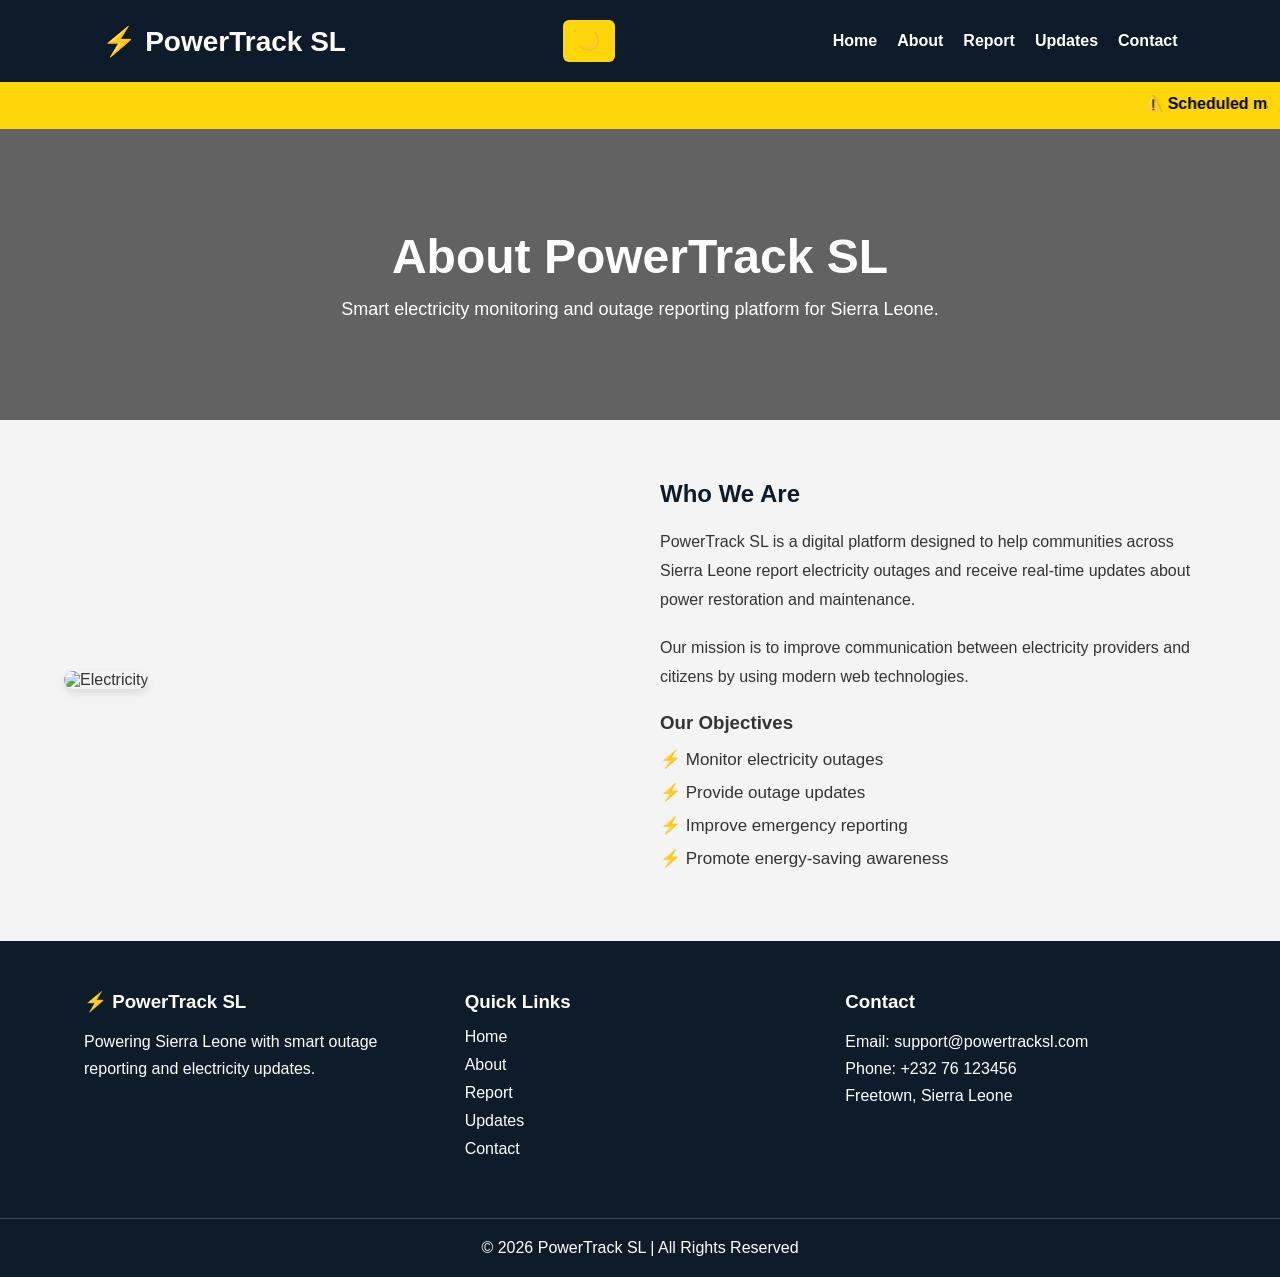
==== about.html @ 461b57c5 "Added complete homepage design" ====
<!DOCTYPE html>
<html lang="en">
<head>
    <meta charset="UTF-8">
    <meta name="viewport" content="width=device-width, initial-scale=1.0">
    <title>About Us - PowerTrack SL</title>

    <link rel="stylesheet" href="style.css">
</head>
<body>

    <!-- Navbar -->
    <nav class="navbar">

        <h1 class="logo">⚡ PowerTrack SL</h1>

        <!-- Theme Button -->
        <button id="themeBtn" class="theme-btn">
            🌙
        </button>

        <!-- Mobile Menu -->
        <div class="menu-toggle" id="menuToggle">
            ☰
        </div>

        <ul class="nav-links" id="navLinks">

            <li><a href="index.html">Home</a></li>

            <li><a href="about.html">About</a></li>

            <li><a href="outage-report.html">Report</a></li>

            <li><a href="updates.html">Updates</a></li>

            <li><a href="contact.html">Contact</a></li>

        </ul>

    </nav>

    <!-- Alert Bar -->
    <div class="alert-bar">

        <marquee behavior="scroll" direction="left">

            ⚠️ Scheduled maintenance in Freetown tonight from 8PM - 11PM |
            ⚡ Power restored in Bo district |
            🔧 Transformer repairs ongoing in Kenema |
            🚨 Report outages immediately using PowerTrack SL

        </marquee>

    </div>

    <!-- Hero Section -->
    <section class="hero">

        <h2>About PowerTrack SL</h2>
        <p>
            Smart electricity monitoring and outage reporting
            platform for Sierra Leone.
        </p>

    </section>

    <!-- About Section -->
    <section class="about-container">

        <div class="about-image">

            <img src="images/power-bg.jpg"
            alt="Electricity">

        </div>

        <div class="about-content">

            <h2>Who We Are</h2>

            <p>
                PowerTrack SL is a digital platform designed to help
                communities across Sierra Leone report electricity
                outages and receive real-time updates about power
                restoration and maintenance.
            </p>

            <p>
                Our mission is to improve communication between
                electricity providers and citizens by using modern
                web technologies.
            </p>

            <h3>Our Objectives</h3>

            <ul>

                <li>⚡ Monitor electricity outages</li>

                <li>⚡ Provide outage updates</li>

                <li>⚡ Improve emergency reporting</li>

                <li>⚡ Promote energy-saving awareness</li>

            </ul>

        </div>

    </section>

    <!-- Footer -->
    <footer class="footer">

        <div class="footer-content">

            <div class="footer-section">

                <h3>⚡ PowerTrack SL</h3>

                <p>
                    Powering Sierra Leone with smart outage
                    reporting and electricity updates.
                </p>

            </div>

            <div class="footer-section">

                <h3>Quick Links</h3>

                <ul>

                    <li><a href="index.html">Home</a></li>

                    <li><a href="about.html">About</a></li>

                    <li><a href="outage-report.html">Report</a></li>

                    <li><a href="updates.html">Updates</a></li>

                    <li><a href="contact.html">Contact</a></li>

                </ul>

            </div>

            <div class="footer-section">

                <h3>Contact</h3>

                <p>Email: support@powertracksl.com</p>

                <p>Phone: +232 76 123456</p>

                <p>Freetown, Sierra Leone</p>

            </div>

        </div>

        <div class="footer-bottom">

            <p>
                © 2026 PowerTrack SL | All Rights Reserved
            </p>

        </div>

    </footer>

    <script src="script.js"></script>

</body>
</html>
---- style.css ----
/* Reset */
*{
    margin: 0;
    padding: 0;
    box-sizing: border-box;
}

/* Body */
body{
    font-family: Arial, sans-serif;
    background-color: #f4f4f4;
    color: #333;
}

/* Navbar */
.navbar{
    background-color: #0d1b2a;
    color: white;
    display: flex;
    justify-content: space-between;
    align-items: center;
    padding: 20px 8%;
}

.logo{
    font-size: 28px;
}

.nav-links{
    display: flex;
    list-style: none;
}

.nav-links li{
    margin-left: 20px;
}

.nav-links a{
    text-decoration: none;
    color: white;
    font-weight: bold;
    transition: 0.3s;
}

.nav-links a:hover{
    color: #ffd60a;
}

/* Hero Section */
.hero{
    background: linear-gradient(rgba(0,0,0,0.6),
    rgba(0,0,0,0.6)),
    url("images/power-bg.jpg");

    background-size: cover;
    background-position: center;

    color: white;
    text-align: center;

    padding: 100px 20px;
}

.hero h2{
    font-size: 48px;
    margin-bottom: 15px;
}

.hero p{
    font-size: 18px;
}

/* Report Form Section */
.report-section{
    width: 90%;
    max-width: 700px;

    background: white;

    margin: 50px auto;
    padding: 30px;

    border-radius: 12px;

    box-shadow: 0 4px 10px rgba(0,0,0,0.1);
}

/* Form Groups */
.form-group{
    margin-bottom: 20px;
}

.form-group label{
    display: block;
    margin-bottom: 8px;
    font-weight: bold;
}

.form-group input,
.form-group select,
.form-group textarea{

    width: 100%;
    padding: 12px;

    border: 1px solid #ccc;
    border-radius: 6px;

    font-size: 16px;
}

/* Button */
.btn{
    width: 100%;

    background-color: #0d1b2a;
    color: white;

    border: none;

    padding: 15px;

    font-size: 18px;
    font-weight: bold;

    border-radius: 6px;

    cursor: pointer;

    transition: 0.3s;
}

.btn:hover{
    background-color: #ffd60a;
    color: black;
}

/* Responsive */
@media(max-width: 768px){

    .navbar{
        flex-direction: column;
        text-align: center;
    }

    .nav-links{
        margin-top: 15px;
        flex-direction: column;
    }

    .nav-links li{
        margin: 10px 0;
    }

    .hero h2{
        font-size: 32px;
    }

}

/* Updates Page */

.updates-container{
    width: 90%;
    max-width: 1200px;

    margin: 50px auto;

    display: grid;
    grid-template-columns: repeat(auto-fit, minmax(250px, 1fr));

    gap: 25px;
}

.update-card{
    background: white;

    padding: 25px;

    border-radius: 12px;

    box-shadow: 0 4px 10px rgba(0,0,0,0.1);

    transition: 0.3s;
}

.update-card:hover{
    transform: translateY(-5px);
}

.update-card h3{
    margin-bottom: 15px;
    color: #0d1b2a;
}

.update-card p{
    margin-bottom: 15px;
    line-height: 1.6;
}

/* Status Tags */

.status{
    padding: 8px 15px;

    border-radius: 20px;

    color: white;

    font-size: 14px;
    font-weight: bold;
}

.outage{
    background: red;
}

.restored{
    background: green;
}

.maintenance{
    background: orange;
}

/* Contact Page */

.contact-container{
    width: 90%;
    max-width: 1100px;

    margin: 50px auto;

    display: grid;
    grid-template-columns: repeat(auto-fit, minmax(300px, 1fr));

    gap: 30px;
}

.contact-info,
.contact-form{

    background: white;

    padding: 30px;

    border-radius: 12px;

    box-shadow: 0 4px 10px rgba(0,0,0,0.1);
}

.contact-info h3{
    margin-bottom: 20px;
    color: #0d1b2a;
}

.contact-info p{
    margin-bottom: 15px;
    line-height: 1.7;
}


/* =========================
   Mobile Navigation
========================= */

.menu-toggle{
    display: none;

    font-size: 30px;
    cursor: pointer;

    color: white;
}

/* Mobile Responsive */

@media(max-width: 768px){

    .menu-toggle{
        display: block;
    }

    .nav-links{
        display: none;

        flex-direction: column;

        width: 100%;

        background-color: #0d1b2a;

        position: absolute;

        top: 80px;
        left: 0;

        padding: 20px 0;
    }

    .nav-links.active{
        display: flex;
    }

    .nav-links li{
        margin: 15px 0;
        text-align: center;
    }

}


/* =========================
   Dark Mode
========================= */

.theme-btn{

    background: #ffd60a;
    color: black;

    border: none;

    padding: 10px 15px;

    border-radius: 6px;

    cursor: pointer;

    font-size: 18px;
    font-weight: bold;

    margin-left: 20px;
}

/* Dark Theme */

.dark-mode{
    background-color: #121212;
    color: white;
}

.dark-mode .report-section,
.dark-mode .update-card,
.dark-mode .contact-info,
.dark-mode .contact-form{

    background-color: #1e1e1e;
    color: white;
}

.dark-mode .form-group input,
.dark-mode .form-group textarea,
.dark-mode .form-group select{

    background-color: #2c2c2c;
    color: white;

    border: 1px solid #555;
}


/* =========================
   Live Alert Bar
========================= */

.alert-bar{

    background: #ffd60a;

    color: black;

    padding: 12px;

    font-weight: bold;

    font-size: 16px;
}

.alert-bar marquee{
    width: 100%;
}


/* =========================
   About Page
========================= */

.about-container{

    width: 90%;
    max-width: 1200px;

    margin: 60px auto;

    display: grid;

    grid-template-columns:
    repeat(auto-fit, minmax(300px, 1fr));

    gap: 40px;

    align-items: center;
}

.about-image img{

    width: 100%;

    border-radius: 12px;

    box-shadow: 0 4px 10px rgba(0,0,0,0.1);
}

.about-content h2{

    margin-bottom: 20px;

    color: #0d1b2a;
}

.about-content p{

    margin-bottom: 20px;

    line-height: 1.8;
}

.about-content h3{

    margin-bottom: 15px;
}

.about-content ul{

    list-style: none;
}

.about-content ul li{

    margin-bottom: 12px;

    font-size: 17px;
}

/* Dark Mode */

.dark-mode .about-content h2{
    color: #ffd60a;
}




/* =========================
   Footer
========================= */

.footer{

    background-color: #0d1b2a;
    color: white;

    margin-top: 50px;
}

.footer-content{

    width: 90%;
    max-width: 1200px;

    margin: auto;

    display: grid;

    grid-template-columns:
    repeat(auto-fit, minmax(250px, 1fr));

    gap: 30px;

    padding: 50px 20px;
}

.footer-section h3{
    margin-bottom: 15px;
}

.footer-section p{
    line-height: 1.7;
}

.footer-section ul{
    list-style: none;
}

.footer-section ul li{
    margin-bottom: 10px;
}

.footer-section ul li a{

    color: white;
    text-decoration: none;

    transition: 0.3s;
}

.footer-section ul li a:hover{
    color: #ffd60a;
}

.footer-bottom{

    text-align: center;

    padding: 20px;

    border-top: 1px solid rgba(255,255,255,0.2);
}
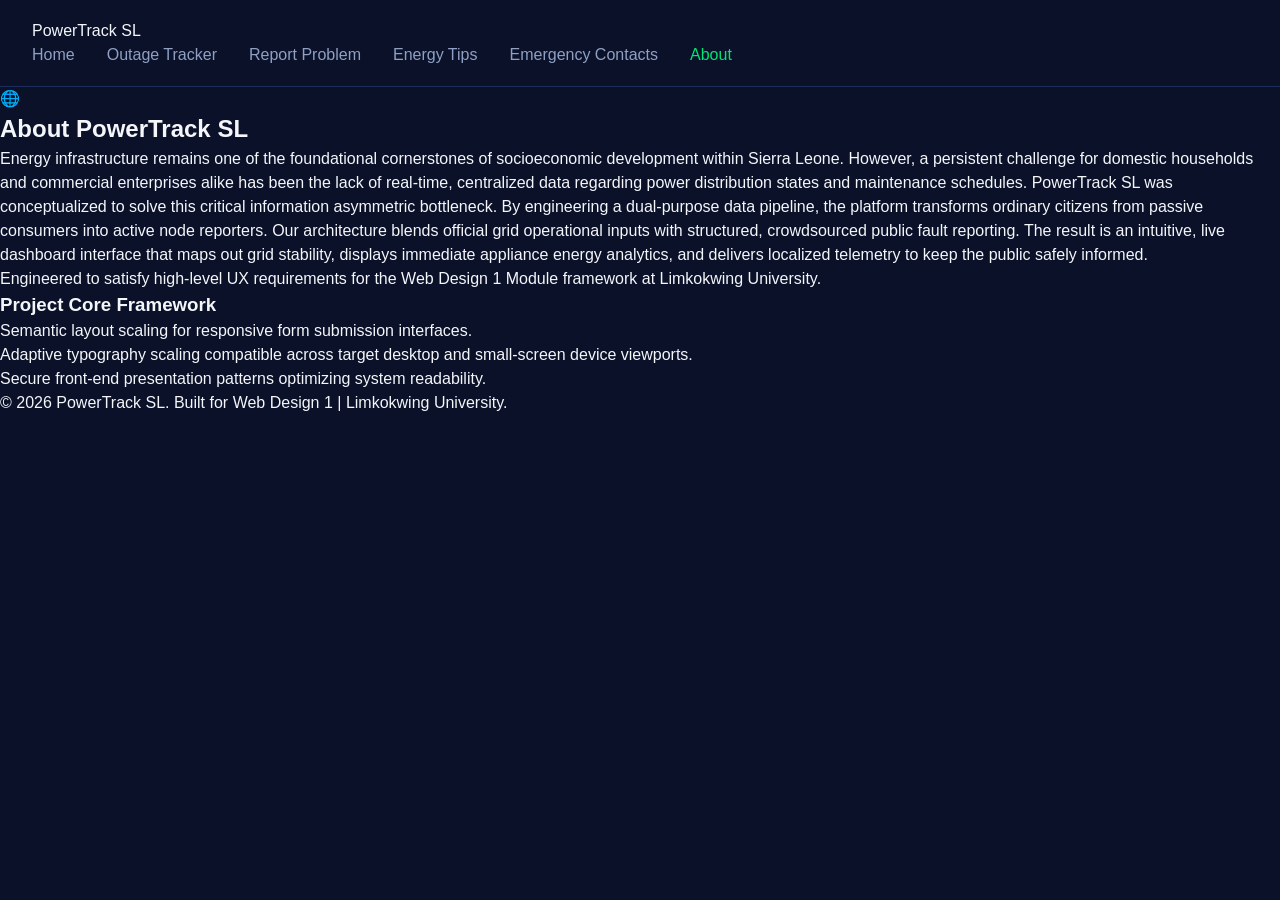
==== commit de8eb2b5: "Add files via upload" ====
--- a/about.html
+++ b/about.html
@@ -1,176 +1,56 @@
-<!DOCTYPE html>
-<html lang="en">
-<head>
-    <meta charset="UTF-8">
-    <meta name="viewport" content="width=device-width, initial-scale=1.0">
-    <title>About Us - PowerTrack SL</title>
-
-    <link rel="stylesheet" href="style.css">
-</head>
-<body>
-
-    <!-- Navbar -->
-    <nav class="navbar">
-
-        <h1 class="logo">⚡ PowerTrack SL</h1>
-
-        <!-- Theme Button -->
-        <button id="themeBtn" class="theme-btn">
-            🌙
-        </button>
-
-        <!-- Mobile Menu -->
-        <div class="menu-toggle" id="menuToggle">
-            ☰
-        </div>
-
-        <ul class="nav-links" id="navLinks">
-
-            <li><a href="index.html">Home</a></li>
-
-            <li><a href="about.html">About</a></li>
-
-            <li><a href="outage-report.html">Report</a></li>
-
-            <li><a href="updates.html">Updates</a></li>
-
-            <li><a href="contact.html">Contact</a></li>
-
-        </ul>
-
-    </nav>
-
-    <!-- Alert Bar -->
-    <div class="alert-bar">
-
-        <marquee behavior="scroll" direction="left">
-
-            ⚠️ Scheduled maintenance in Freetown tonight from 8PM - 11PM |
-            ⚡ Power restored in Bo district |
-            🔧 Transformer repairs ongoing in Kenema |
-            🚨 Report outages immediately using PowerTrack SL
-
-        </marquee>
-
-    </div>
-
-    <!-- Hero Section -->
-    <section class="hero">
-
-        <h2>About PowerTrack SL</h2>
-        <p>
-            Smart electricity monitoring and outage reporting
-            platform for Sierra Leone.
-        </p>
-
-    </section>
-
-    <!-- About Section -->
-    <section class="about-container">
-
-        <div class="about-image">
-
-            <img src="images/power-bg.jpg"
-            alt="Electricity">
-
-        </div>
-
-        <div class="about-content">
-
-            <h2>Who We Are</h2>
-
-            <p>
-                PowerTrack SL is a digital platform designed to help
-                communities across Sierra Leone report electricity
-                outages and receive real-time updates about power
-                restoration and maintenance.
-            </p>
-
-            <p>
-                Our mission is to improve communication between
-                electricity providers and citizens by using modern
-                web technologies.
-            </p>
-
-            <h3>Our Objectives</h3>
-
-            <ul>
-
-                <li>⚡ Monitor electricity outages</li>
-
-                <li>⚡ Provide outage updates</li>
-
-                <li>⚡ Improve emergency reporting</li>
-
-                <li>⚡ Promote energy-saving awareness</li>
-
-            </ul>
-
-        </div>
-
-    </section>
-
-    <!-- Footer -->
-    <footer class="footer">
-
-        <div class="footer-content">
-
-            <div class="footer-section">
-
-                <h3>⚡ PowerTrack SL</h3>
-
-                <p>
-                    Powering Sierra Leone with smart outage
-                    reporting and electricity updates.
-                </p>
-
-            </div>
-
-            <div class="footer-section">
-
-                <h3>Quick Links</h3>
-
-                <ul>
-
-                    <li><a href="index.html">Home</a></li>
-
-                    <li><a href="about.html">About</a></li>
-
-                    <li><a href="outage-report.html">Report</a></li>
-
-                    <li><a href="updates.html">Updates</a></li>
-
-                    <li><a href="contact.html">Contact</a></li>
-
-                </ul>
-
-            </div>
-
-            <div class="footer-section">
-
-                <h3>Contact</h3>
-
-                <p>Email: support@powertracksl.com</p>
-
-                <p>Phone: +232 76 123456</p>
-
-                <p>Freetown, Sierra Leone</p>
-
-            </div>
-
-        </div>
-
-        <div class="footer-bottom">
-
-            <p>
-                © 2026 PowerTrack SL | All Rights Reserved
-            </p>
-
-        </div>
-
-    </footer>
-
-    <script src="script.js"></script>
-
-</body>
-</html>
+<!DOCTYPE html>
+<html lang="en">
+<head>
+    <meta charset="UTF-8">
+    <meta name="viewport" content="width=device-width, initial-scale=1.0">
+    <title>About Us - PowerTrack SL</title>
+    <link rel="stylesheet" href="style.css">
+</head>
+<body>
+
+    <header class="navbar">
+        <div class="logo-container">
+            <div class="national-emblem-mock"></div>
+            <span class="logo-text">PowerTrack <span class="highlight">SL</span></span>
+        </div>
+        <nav>
+            <ul class="nav-links">
+                <li><a href="index.html">Home</a></li>
+                <li><a href="index.html#outages">Outage Tracker</a></li>
+                <li><a href="index.html#report">Report Problem</a></li>
+                <li><a href="index.html#tips">Energy Tips</a></li>
+                <li><a href="index.html#contacts">Emergency Contacts</a></li>
+                <li><a href="about.html" class="active">About</a></li>
+            </ul>
+        </nav>
+    </header>
+
+    <main class="about-main-container">
+        <article class="ux-card border-blue single-page-card">
+            <div class="card-header">
+                <span class="card-icon icon-blue">🌐</span>
+                <h2>About PowerTrack SL</h2>
+            </div>
+            <div class="about-body-text">
+                <p>Energy infrastructure remains one of the foundational cornerstones of socioeconomic development within Sierra Leone. However, a persistent challenge for domestic households and commercial enterprises alike has been the lack of real-time, centralized data regarding power distribution states and maintenance schedules.
+
+                 PowerTrack SL was conceptualized to solve this critical information asymmetric bottleneck. By engineering a dual-purpose data pipeline, the platform transforms ordinary citizens from passive consumers into active node reporters. Our architecture blends official grid operational inputs with structured, 
+                 crowdsourced public fault reporting. The result is an intuitive, live dashboard interface that maps out grid stability, displays immediate appliance energy analytics, and delivers localized telemetry to keep the public safely informed.</p>
+                <p>Engineered to satisfy high-level UX requirements for the Web Design 1 Module framework at Limkokwing University.</p>
+                
+                <h3>Project Core Framework</h3>
+                <ul class="professional-list">
+                    <li>Semantic layout scaling for responsive form submission interfaces.</li>
+                    <li>Adaptive typography scaling compatible across target desktop and small-screen device viewports.</li>
+                    <li>Secure front-end presentation patterns optimizing system readability.</li>
+                </ul>
+            </div>
+        </article>
+    </main>
+
+    <footer class="app-footer">
+        <p>&copy; 2026 PowerTrack SL. Built for Web Design 1 | Limkokwing University.</p>
+    </footer>
+
+</body>
+</html>
--- a/style.css
+++ b/style.css
@@ -1,523 +1,422 @@
-/* Reset */
-*{
-    margin: 0;
-    padding: 0;
-    box-sizing: border-box;
-}
-
-/* Body */
-body{
-    font-family: Arial, sans-serif;
-    background-color: #f4f4f4;
-    color: #333;
-}
-
-/* Navbar */
-.navbar{
-    background-color: #0d1b2a;
-    color: white;
-    display: flex;
-    justify-content: space-between;
-    align-items: center;
-    padding: 20px 8%;
-}
-
-.logo{
-    font-size: 28px;
-}
-
-.nav-links{
-    display: flex;
-    list-style: none;
-}
-
-.nav-links li{
-    margin-left: 20px;
-}
-
-.nav-links a{
-    text-decoration: none;
-    color: white;
-    font-weight: bold;
-    transition: 0.3s;
-}
-
-.nav-links a:hover{
-    color: #ffd60a;
-}
-
-/* Hero Section */
-.hero{
-    background: linear-gradient(rgba(0,0,0,0.6),
-    rgba(0,0,0,0.6)),
-    url("images/power-bg.jpg");
-
-    background-size: cover;
-    background-position: center;
-
-    color: white;
-    text-align: center;
-
-    padding: 100px 20px;
-}
-
-.hero h2{
-    font-size: 48px;
-    margin-bottom: 15px;
-}
-
-.hero p{
-    font-size: 18px;
-}
-
-/* Report Form Section */
-.report-section{
-    width: 90%;
-    max-width: 700px;
-
-    background: white;
-
-    margin: 50px auto;
-    padding: 30px;
-
-    border-radius: 12px;
-
-    box-shadow: 0 4px 10px rgba(0,0,0,0.1);
-}
-
-/* Form Groups */
-.form-group{
-    margin-bottom: 20px;
-}
-
-.form-group label{
-    display: block;
-    margin-bottom: 8px;
-    font-weight: bold;
-}
-
-.form-group input,
-.form-group select,
-.form-group textarea{
-
-    width: 100%;
-    padding: 12px;
-
-    border: 1px solid #ccc;
-    border-radius: 6px;
-
-    font-size: 16px;
-}
-
-/* Button */
-.btn{
-    width: 100%;
-
-    background-color: #0d1b2a;
-    color: white;
-
-    border: none;
-
-    padding: 15px;
-
-    font-size: 18px;
-    font-weight: bold;
-
-    border-radius: 6px;
-
-    cursor: pointer;
-
-    transition: 0.3s;
-}
-
-.btn:hover{
-    background-color: #ffd60a;
-    color: black;
-}
-
-/* Responsive */
-@media(max-width: 768px){
-
-    .navbar{
-        flex-direction: column;
-        text-align: center;
-    }
-
-    .nav-links{
-        margin-top: 15px;
-        flex-direction: column;
-    }
-
-    .nav-links li{
-        margin: 10px 0;
-    }
-
-    .hero h2{
-        font-size: 32px;
-    }
-
-}
-
-/* Updates Page */
-
-.updates-container{
-    width: 90%;
-    max-width: 1200px;
-
-    margin: 50px auto;
-
-    display: grid;
-    grid-template-columns: repeat(auto-fit, minmax(250px, 1fr));
-
-    gap: 25px;
-}
-
-.update-card{
-    background: white;
-
-    padding: 25px;
-
-    border-radius: 12px;
-
-    box-shadow: 0 4px 10px rgba(0,0,0,0.1);
-
-    transition: 0.3s;
-}
-
-.update-card:hover{
-    transform: translateY(-5px);
-}
-
-.update-card h3{
-    margin-bottom: 15px;
-    color: #0d1b2a;
-}
-
-.update-card p{
-    margin-bottom: 15px;
-    line-height: 1.6;
-}
-
-/* Status Tags */
-
-.status{
-    padding: 8px 15px;
-
-    border-radius: 20px;
-
-    color: white;
-
-    font-size: 14px;
-    font-weight: bold;
-}
-
-.outage{
-    background: red;
-}
-
-.restored{
-    background: green;
-}
-
-.maintenance{
-    background: orange;
-}
-
-/* Contact Page */
-
-.contact-container{
-    width: 90%;
-    max-width: 1100px;
-
-    margin: 50px auto;
-
-    display: grid;
-    grid-template-columns: repeat(auto-fit, minmax(300px, 1fr));
-
-    gap: 30px;
-}
-
-.contact-info,
-.contact-form{
-
-    background: white;
-
-    padding: 30px;
-
-    border-radius: 12px;
-
-    box-shadow: 0 4px 10px rgba(0,0,0,0.1);
-}
-
-.contact-info h3{
-    margin-bottom: 20px;
-    color: #0d1b2a;
-}
-
-.contact-info p{
-    margin-bottom: 15px;
-    line-height: 1.7;
-}
-
-
-/* =========================
-   Mobile Navigation
-========================= */
-
-.menu-toggle{
-    display: none;
-
-    font-size: 30px;
-    cursor: pointer;
-
-    color: white;
-}
-
-/* Mobile Responsive */
-
-@media(max-width: 768px){
-
-    .menu-toggle{
-        display: block;
-    }
-
-    .nav-links{
-        display: none;
-
-        flex-direction: column;
-
-        width: 100%;
-
-        background-color: #0d1b2a;
-
-        position: absolute;
-
-        top: 80px;
-        left: 0;
-
-        padding: 20px 0;
-    }
-
-    .nav-links.active{
-        display: flex;
-    }
-
-    .nav-links li{
-        margin: 15px 0;
-        text-align: center;
-    }
-
-}
-
-
-/* =========================
-   Dark Mode
-========================= */
-
-.theme-btn{
-
-    background: #ffd60a;
-    color: black;
-
-    border: none;
-
-    padding: 10px 15px;
-
-    border-radius: 6px;
-
-    cursor: pointer;
-
-    font-size: 18px;
-    font-weight: bold;
-
-    margin-left: 20px;
-}
-
-/* Dark Theme */
-
-.dark-mode{
-    background-color: #121212;
-    color: white;
-}
-
-.dark-mode .report-section,
-.dark-mode .update-card,
-.dark-mode .contact-info,
-.dark-mode .contact-form{
-
-    background-color: #1e1e1e;
-    color: white;
-}
-
-.dark-mode .form-group input,
-.dark-mode .form-group textarea,
-.dark-mode .form-group select{
-
-    background-color: #2c2c2c;
-    color: white;
-
-    border: 1px solid #555;
-}
-
-
-/* =========================
-   Live Alert Bar
-========================= */
-
-.alert-bar{
-
-    background: #ffd60a;
-
-    color: black;
-
-    padding: 12px;
-
-    font-weight: bold;
-
-    font-size: 16px;
-}
-
-.alert-bar marquee{
-    width: 100%;
-}
-
-
-/* =========================
-   About Page
-========================= */
-
-.about-container{
-
-    width: 90%;
-    max-width: 1200px;
-
-    margin: 60px auto;
-
-    display: grid;
-
-    grid-template-columns:
-    repeat(auto-fit, minmax(300px, 1fr));
-
-    gap: 40px;
-
-    align-items: center;
-}
-
-.about-image img{
-
-    width: 100%;
-
-    border-radius: 12px;
-
-    box-shadow: 0 4px 10px rgba(0,0,0,0.1);
-}
-
-.about-content h2{
-
-    margin-bottom: 20px;
-
-    color: #0d1b2a;
-}
-
-.about-content p{
-
-    margin-bottom: 20px;
-
-    line-height: 1.8;
-}
-
-.about-content h3{
-
-    margin-bottom: 15px;
-}
-
-.about-content ul{
-
-    list-style: none;
-}
-
-.about-content ul li{
-
-    margin-bottom: 12px;
-
-    font-size: 17px;
-}
-
-/* Dark Mode */
-
-.dark-mode .about-content h2{
-    color: #ffd60a;
-}
-
-
-
-
-/* =========================
-   Footer
-========================= */
-
-.footer{
-
-    background-color: #0d1b2a;
-    color: white;
-
-    margin-top: 50px;
-}
-
-.footer-content{
-
-    width: 90%;
-    max-width: 1200px;
-
-    margin: auto;
-
-    display: grid;
-
-    grid-template-columns:
-    repeat(auto-fit, minmax(250px, 1fr));
-
-    gap: 30px;
-
-    padding: 50px 20px;
-}
-
-.footer-section h3{
-    margin-bottom: 15px;
-}
-
-.footer-section p{
-    line-height: 1.7;
-}
-
-.footer-section ul{
-    list-style: none;
-}
-
-.footer-section ul li{
-    margin-bottom: 10px;
-}
-
-.footer-section ul li a{
-
-    color: white;
-    text-decoration: none;
-
-    transition: 0.3s;
-}
-
-.footer-section ul li a:hover{
-    color: #ffd60a;
-}
-
-.footer-bottom{
-
-    text-align: center;
-
-    padding: 20px;
-
-    border-top: 1px solid rgba(255,255,255,0.2);
-}
-
-
-
-
+/* --- Core Theme Settings --- */
+:root {
+    --bg-dark: #0a1128;
+    --bg-surface: #101f42;
+    --bg-card: #1c2d5a;
+    --text-main: #f4f6fa;
+    --text-muted: #8fa0c4;
+    --electric-green: #00e676;
+    --alert-amber: #ff9100;
+    --alert-red: #ff3d00;
+    --font-stack: 'Segoe UI', Tahoma, Geneva, Verdana, sans-serif;
+}
+
+/* --- Base Setup --- */
+* {
+    margin: 0;
+    padding: 0;
+    box-sizing: border-box;
+}
+
+html, body {
+    background-color: var(--bg-dark);
+    color: var(--text-main);
+    font-family: var(--font-stack);
+    line-height: 1.5;
+}
+
+/* --- Header & Navigation Bar --- */
+.navbar {
+    background-color: var(--bg-dark);
+    border-bottom: 1px solid var(--bg-card);
+    padding: 1.2rem 2rem;
+    position: sticky;
+    top: 0;
+    z-index: 1000;
+}
+
+.nav-container {
+    max-width: 1300px;
+    margin: 0 auto;
+    display: flex;
+    justify-content: space-between;
+    align-items: center;
+}
+
+.logo {
+    font-size: 1.4rem;
+    font-weight: 700;
+    text-decoration: none;
+}
+
+.logo i { color: var(--electric-green); margin-right: 4px;}
+.logo span { color: var(--electric-green); }
+
+.nav-links {
+    list-style: none;
+    display: flex;
+    align-items: center;
+    gap: 2rem;
+}
+
+.nav-links a {
+    text-decoration: none;
+    color: var(--text-muted);
+    font-weight: 500;
+    transition: color 0.2s ease;
+}
+
+.nav-links a:hover, .nav-links a.active {
+    color: var(--electric-green);
+}
+
+.btn-nav {
+    border: 1px solid var(--electric-green);
+    padding: 0.4rem 1rem;
+    border-radius: 4px;
+    color: var(--electric-green) !important;
+}
+
+/* --- Main Dashboard Container Setup --- */
+.dashboard-wrapper {
+    max-width: 1300px;
+    margin: 2rem auto;
+    padding: 0 1.5rem;
+    display: flex;
+    flex-direction: column;
+    gap: 2rem;
+}
+
+.dashboard-card {
+    background-color: var(--bg-surface);
+    border-radius: 8px;
+    padding: 1.5rem;
+    border: 1px solid rgba(255, 255, 255, 0.03);
+}
+
+.dashboard-card h3 {
+    font-size: 1.1rem;
+    margin-bottom: 1.2rem;
+    color: #ffffff;
+    font-weight: 600;
+}
+
+/* --- Grid Systems --- */
+.metrics-grid {
+    display: grid;
+    grid-template-columns: 1fr 1.5fr 1fr;
+    gap: 1.5rem;
+}
+
+.workspace-grid {
+    display: grid;
+    grid-template-columns: 1.8fr 1.2fr;
+    gap: 1.5rem;
+}
+
+.right-column-split {
+    display: flex;
+    flex-direction: column;
+    gap: 1.5rem;
+}
+
+/* --- Card Variant 1: Status Circle Component --- */
+.status-circle-container {
+    display: flex;
+    justify-content: center;
+    align-items: center;
+    height: 140px;
+}
+
+.status-circle {
+    width: 110px;
+    height: 110px;
+    border-radius: 50%;
+    display: flex;
+    align-items: center;
+    justify-content: center;
+    font-weight: 700;
+    font-size: 1.2rem;
+}
+
+.status-circle.stable {
+    background-color: rgba(0, 230, 118, 0.1);
+    border: 6px solid var(--electric-green);
+    color: var(--electric-green);
+    box-shadow: 0 0 15px rgba(0, 230, 118, 0.2);
+}
+
+/* --- Card Variant 2: Pure CSS Pie Chart --- */
+.pie-chart-container {
+    display: flex;
+    align-items: center;
+    justify-content: space-around;
+    gap: 1rem;
+}
+
+.css-pie-chart {
+    position: relative;
+    width: 130px;
+    height: 130px;
+    border-radius: 50%;
+    /* Gradient values set to map segments visually matching mockup color layouts */
+    background: conic-gradient(
+        var(--electric-green) 0% 35%,
+        var(--alert-amber) 35% 65%,
+        #4d73df 65% 100%
+    );
+}
+
+.pie-slice {
+    position: absolute;
+    color: #ffffff;
+    font-weight: 700;
+    font-size: 0.8rem;
+}
+
+/* Fine-tune absolute percentages overlays placement inside code architecture */
+.slice-lighting { top: 20%; right: 20%; }
+.slice-fridge { bottom: 15%; left: 45%; }
+.slice-tv { top: 40%; left: 15%; }
+
+.chart-legend {
+    display: flex;
+    flex-direction: column;
+    gap: 0.5rem;
+}
+
+.legend-item {
+    font-size: 0.85rem;
+    color: var(--text-muted);
+    display: flex;
+    align-items: center;
+    gap: 0.5rem;
+}
+
+.legend-item .dot {
+    width: 10px;
+    height: 10px;
+    border-radius: 2px;
+}
+.dot.lighting { background-color: var(--electric-green); }
+.dot.fridge { background-color: var(--alert-amber); }
+.dot.tv { background-color: #4d73df; }
+
+/* --- Card Variant 3: Today's Stats Layout --- */
+.stats-list {
+    display: flex;
+    flex-direction: column;
+    justify-content: center;
+    gap: 1rem;
+    height: 130px;
+}
+
+.stat-line {
+    display: flex;
+    justify-content: space-between;
+    border-bottom: 1px solid rgba(255, 255, 255, 0.05);
+    padding-bottom: 0.3rem;
+}
+
+.stat-label {
+    color: var(--text-muted);
+    font-size: 0.9rem;
+}
+
+.stat-number {
+    font-weight: 700;
+    color: #ffffff;
+}
+
+/* --- Card Variant 4: Live Feed Log Updates --- */
+.feed-container {
+    display: flex;
+    flex-direction: column;
+    gap: 0.8rem;
+}
+
+.feed-item {
+    background-color: var(--bg-card);
+    padding: 1rem;
+    border-radius: 6px;
+    border-left: 4px solid transparent;
+}
+
+.feed-meta {
+    display: block;
+    font-size: 0.75rem;
+    color: var(--text-muted);
+    margin-bottom: 0.2rem;
+}
+
+.feed-item.alert { border-left-color: var(--alert-amber); }
+.feed-item.stable { border-left-color: var(--electric-green); }
+
+/* --- Card Variant 5: Emergency Contacts --- */
+.mini-contact-list {
+    display: flex;
+    flex-direction: column;
+    gap: 0.6rem;
+}
+
+.contact-row {
+    display: flex;
+    justify-content: space-between;
+    background-color: var(--bg-card);
+    padding: 0.6rem 1rem;
+    border-radius: 4px;
+    font-size: 0.9rem;
+}
+
+.contact-row span { color: var(--text-muted); }
+.contact-row strong { color: var(--electric-green); }
+
+/* --- Standalone Core Interaction Actions --- */
+.action-link-card p {
+    font-size: 0.85rem;
+    color: var(--text-muted);
+    margin-bottom: 1.2rem;
+}
+
+.btn-primary-block {
+    display: block;
+    text-align: center;
+    background-color: var(--electric-green);
+    color: var(--bg-dark);
+    padding: 0.8rem;
+    border-radius: 4px;
+    font-weight: 700;
+    text-decoration: none;
+    transition: background-color 0.2s ease;
+}
+
+.btn-primary-block:hover {
+    background-color: #00c853;
+}
+
+/* --- Recommendations Component Styles --- */
+.tips-section {
+    margin-top: 1.5rem;
+}
+
+.section-header {
+    margin-bottom: 1.5rem;
+}
+
+.section-header h3 { margin-bottom: 0.2rem; font-size: 1.3rem;}
+.section-header p { color: var(--text-muted); font-size: 0.9rem; }
+
+.tips-grid {
+    display: grid;
+    grid-template-columns: repeat(auto-fit, minmax(300px, 1fr));
+    gap: 1.5rem;
+}
+
+.tip-detail-card {
+    background-color: var(--bg-surface);
+    padding: 1.5rem;
+    border-radius: 6px;
+    display: flex;
+    gap: 1rem;
+}
+
+.tip-icon i {
+    font-size: 1.5rem;
+    color: var(--electric-green);
+    background-color: var(--bg-card);
+    padding: 0.7rem;
+    border-radius: 6px;
+}
+
+.tip-detail-card h4 { margin-bottom: 0.4rem; color: #ffffff; }
+.tip-detail-card p { color: var(--text-muted); font-size: 0.85rem; line-height: 1.4; }
+
+/* --- Subpage Component Shell Container --- */
+.page-container {
+    max-width: 750px;
+    margin: 4rem auto;
+    padding: 0 1.5rem;
+}
+
+.form-window-box {
+    background-color: var(--bg-surface);
+    padding: 2.5rem;
+    border-radius: 8px;
+    border: 1px solid rgba(255, 255, 255, 0.03);
+}
+
+.form-header-title { margin-bottom: 2rem; }
+.form-header-title h2 i { color: var(--electric-green); margin-right: 6px; }
+.form-header-title p { color: var(--text-muted); margin-top: 0.2rem; }
+
+.standalone-form {
+    display: flex;
+    flex-direction: column;
+    gap: 1.5rem;
+}
+
+.form-field {
+    display: flex;
+    flex-direction: column;
+    gap: 0.5rem;
+}
+
+.form-field label {
+    font-size: 0.9rem;
+    color: var(--text-muted);
+}
+
+.form-field input, .form-field select, .form-field textarea {
+    background-color: var(--bg-card);
+    border: 1px solid rgba(255, 255, 255, 0.08);
+    padding: 0.8rem;
+    border-radius: 4px;
+    color: #ffffff;
+    font-family: inherit;
+    font-size: 0.95rem;
+}
+
+.form-field input:focus, .form-field select:focus, .form-field textarea:focus {
+    outline: 1px solid var(--electric-green);
+}
+
+.btn-submit-green {
+    background-color: var(--electric-green);
+    color: var(--bg-dark);
+    padding: 1rem;
+    border: none;
+    border-radius: 4px;
+    font-weight: 700;
+    cursor: pointer;
+    font-size: 1rem;
+}
+
+/* --- About Page Typography Layouts --- */
+.about-hero-block { text-align: center; margin-bottom: 3rem; }
+.about-hero-block h1 { margin-bottom: 0.5rem; }
+.about-hero-block p { color: var(--text-muted); }
+
+.about-card-stack { display: flex; flex-direction: column; gap: 1.5rem; }
+.about-info-card { background-color: var(--bg-surface); padding: 2rem; border-radius: 8px; }
+.about-info-card h3 { color: var(--electric-green); margin-bottom: 0.8rem; }
+.about-info-card p { color: var(--text-muted); font-size: 0.95rem; line-height: 1.6; }
+
+/* --- Global Footer Section --- */
+.main-footer {
+    text-align: center;
+    padding: 2.5rem;
+    color: var(--text-muted);
+    font-size: 0.85rem;
+    border-top: 1px solid var(--bg-card);
+    margin-top: 6rem;
+}
+
+/* --- Screen Component Responsiveness (Media Queries) --- */
+@media (max-width: 1024px) {
+    .metrics-grid, .workspace-grid {
+        grid-template-columns: 1fr;
+    }
+    .status-circle-container, .stats-list {
+        height: auto;
+    }
+}
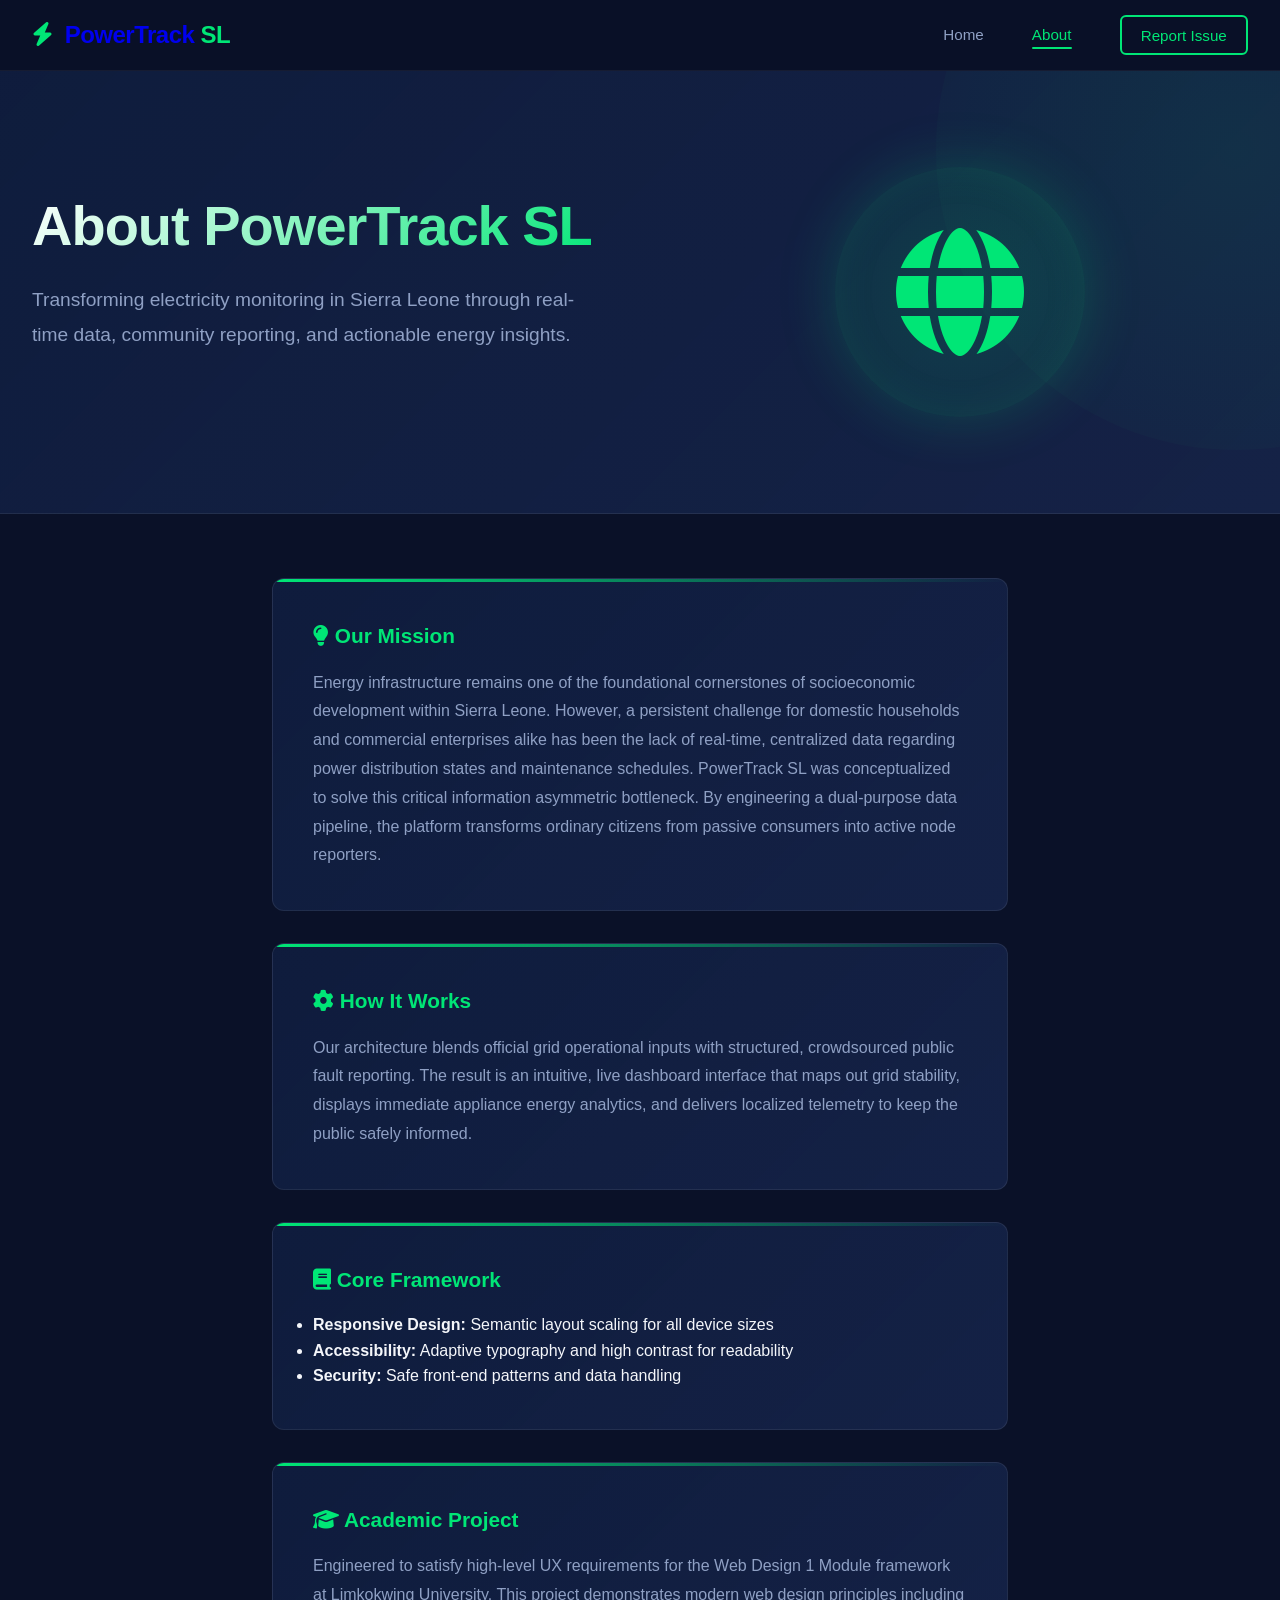
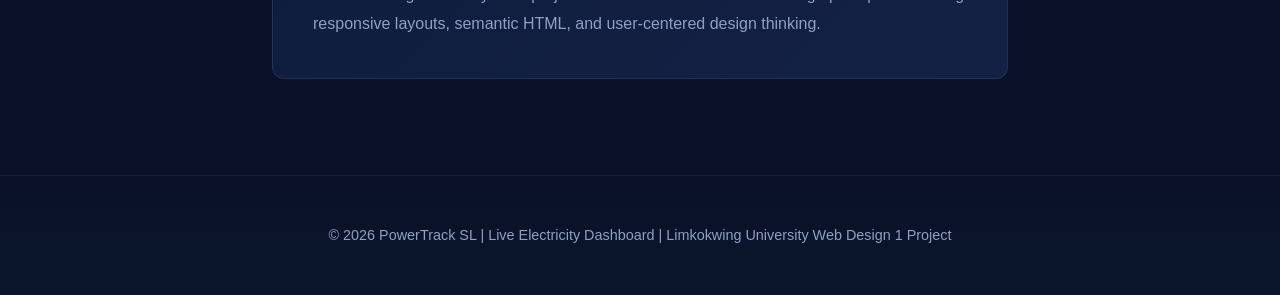
==== commit 0606d1ac: "updated" ====
--- a/about.html
+++ b/about.html
@@ -5,51 +5,67 @@
     <meta name="viewport" content="width=device-width, initial-scale=1.0">
     <title>About Us - PowerTrack SL</title>
     <link rel="stylesheet" href="style.css">
+    <link rel="stylesheet" href="https://cdnjs.cloudflare.com/ajax/libs/font-awesome/6.4.0/css/all.min.css">
 </head>
 <body>
 
     <header class="navbar">
-        <div class="logo-container">
-            <div class="national-emblem-mock"></div>
-            <span class="logo-text">PowerTrack <span class="highlight">SL</span></span>
+        <div class="nav-container">
+            <a href="index.html" class="logo"><i class="fa-solid fa-bolt"></i> PowerTrack <span>SL</span></a>
+            <nav>
+                <ul class="nav-links">
+                    <li><a href="index.html">Home</a></li>
+                    <li><a href="about.html" class="active">About</a></li>
+                    <li><a href="report.html" class="btn-nav">Report Issue</a></li>
+                </ul>
+            </nav>
         </div>
-        <nav>
-            <ul class="nav-links">
-                <li><a href="index.html">Home</a></li>
-                <li><a href="index.html#outages">Outage Tracker</a></li>
-                <li><a href="index.html#report">Report Problem</a></li>
-                <li><a href="index.html#tips">Energy Tips</a></li>
-                <li><a href="index.html#contacts">Emergency Contacts</a></li>
-                <li><a href="about.html" class="active">About</a></li>
-            </ul>
-        </nav>
     </header>
 
-    <main class="about-main-container">
-        <article class="ux-card border-blue single-page-card">
-            <div class="card-header">
-                <span class="card-icon icon-blue">🌐</span>
-                <h2>About PowerTrack SL</h2>
+    <section class="hero-section">
+        <div class="hero-container">
+            <div class="hero-content">
+                <h1>About PowerTrack SL</h1>
+                <p class="hero-subtitle">Transforming electricity monitoring in Sierra Leone through real-time data, community reporting, and actionable energy insights.</p>
             </div>
-            <div class="about-body-text">
+            <div class="hero-visual">
+                <div class="hero-icon"><i class="fa-solid fa-globe"></i></div>
+            </div>
+        </div>
+    </section>
+
+    <main class="page-container">
+        <div class="about-card-stack">
+            <div class="about-info-card">
+                <h3><i class="fa-solid fa-lightbulb"></i> Our Mission</h3>
                 <p>Energy infrastructure remains one of the foundational cornerstones of socioeconomic development within Sierra Leone. However, a persistent challenge for domestic households and commercial enterprises alike has been the lack of real-time, centralized data regarding power distribution states and maintenance schedules.
 
-                 PowerTrack SL was conceptualized to solve this critical information asymmetric bottleneck. By engineering a dual-purpose data pipeline, the platform transforms ordinary citizens from passive consumers into active node reporters. Our architecture blends official grid operational inputs with structured, 
-                 crowdsourced public fault reporting. The result is an intuitive, live dashboard interface that maps out grid stability, displays immediate appliance energy analytics, and delivers localized telemetry to keep the public safely informed.</p>
-                <p>Engineered to satisfy high-level UX requirements for the Web Design 1 Module framework at Limkokwing University.</p>
-                
-                <h3>Project Core Framework</h3>
+                PowerTrack SL was conceptualized to solve this critical information asymmetric bottleneck. By engineering a dual-purpose data pipeline, the platform transforms ordinary citizens from passive consumers into active node reporters.</p>
+            </div>
+            
+            <div class="about-info-card">
+                <h3><i class="fa-solid fa-gear"></i> How It Works</h3>
+                <p>Our architecture blends official grid operational inputs with structured, crowdsourced public fault reporting. The result is an intuitive, live dashboard interface that maps out grid stability, displays immediate appliance energy analytics, and delivers localized telemetry to keep the public safely informed.</p>
+            </div>
+            
+            <div class="about-info-card">
+                <h3><i class="fa-solid fa-book"></i> Core Framework</h3>
                 <ul class="professional-list">
-                    <li>Semantic layout scaling for responsive form submission interfaces.</li>
-                    <li>Adaptive typography scaling compatible across target desktop and small-screen device viewports.</li>
-                    <li>Secure front-end presentation patterns optimizing system readability.</li>
+                    <li><strong>Responsive Design:</strong> Semantic layout scaling for all device sizes</li>
+                    <li><strong>Accessibility:</strong> Adaptive typography and high contrast for readability</li>
+                    <li><strong>Security:</strong> Safe front-end patterns and data handling</li>
                 </ul>
             </div>
-        </article>
+            
+            <div class="about-info-card">
+                <h3><i class="fa-solid fa-graduation-cap"></i> Academic Project</h3>
+                <p>Engineered to satisfy high-level UX requirements for the Web Design 1 Module framework at Limkokwing University. This project demonstrates modern web design principles including responsive layouts, semantic HTML, and user-centered design thinking.</p>
+            </div>
+        </div>
     </main>
 
-    <footer class="app-footer">
-        <p>&copy; 2026 PowerTrack SL. Built for Web Design 1 | Limkokwing University.</p>
+    <footer class="main-footer">
+        <p>&copy; 2026 PowerTrack SL | Live Electricity Dashboard | Limkokwing University Web Design 1 Project</p>
     </footer>
 
 </body>
--- a/style.css
+++ b/style.css
@@ -8,7 +8,8 @@
     --electric-green: #00e676;
     --alert-amber: #ff9100;
     --alert-red: #ff3d00;
-    --font-stack: 'Segoe UI', Tahoma, Geneva, Verdana, sans-serif;
+    --font-stack: -apple-system, BlinkMacSystemFont, 'Segoe UI', Roboto, 'Helvetica Neue', Arial, sans-serif;
+    --transition-smooth: all 0.3s cubic-bezier(0.4, 0, 0.2, 1);
 }
 
 /* --- Base Setup --- */
@@ -22,21 +23,29 @@
     background-color: var(--bg-dark);
     color: var(--text-main);
     font-family: var(--font-stack);
-    line-height: 1.5;
+    line-height: 1.6;
+    scroll-behavior: smooth;
+}
+
+body {
+    -webkit-font-smoothing: antialiased;
+    -moz-osx-font-smoothing: grayscale;
 }
 
 /* --- Header & Navigation Bar --- */
 .navbar {
     background-color: var(--bg-dark);
-    border-bottom: 1px solid var(--bg-card);
-    padding: 1.2rem 2rem;
+    border-bottom: 1px solid rgba(255, 255, 255, 0.05);
+    padding: 1rem 2rem;
     position: sticky;
     top: 0;
     z-index: 1000;
+    backdrop-filter: blur(10px);
+    background-color: rgba(10, 17, 40, 0.95);
 }
 
 .nav-container {
-    max-width: 1300px;
+    max-width: 1400px;
     margin: 0 auto;
     display: flex;
     justify-content: space-between;
@@ -44,80 +53,277 @@
 }
 
 .logo {
-    font-size: 1.4rem;
-    font-weight: 700;
+    font-size: 1.5rem;
+    font-weight: 800;
     text-decoration: none;
-}
-
-.logo i { color: var(--electric-green); margin-right: 4px;}
-.logo span { color: var(--electric-green); }
+    letter-spacing: -0.5px;
+    transition: var(--transition-smooth);
+}
+
+.logo i { 
+    color: var(--electric-green); 
+    margin-right: 6px;
+}
+
+.logo span { 
+    color: var(--electric-green); 
+    font-weight: 800;
+}
+
+.logo:hover {
+    transform: scale(1.05);
+}
 
 .nav-links {
     list-style: none;
     display: flex;
     align-items: center;
-    gap: 2rem;
+    gap: 3rem;
 }
 
 .nav-links a {
     text-decoration: none;
     color: var(--text-muted);
     font-weight: 500;
-    transition: color 0.2s ease;
-}
-
-.nav-links a:hover, .nav-links a.active {
+    font-size: 0.95rem;
+    transition: var(--transition-smooth);
+    position: relative;
+}
+
+.nav-links a:hover, 
+.nav-links a.active {
     color: var(--electric-green);
 }
 
+.nav-links a.active::after {
+    content: '';
+    position: absolute;
+    bottom: -6px;
+    left: 0;
+    right: 0;
+    height: 2px;
+    background-color: var(--electric-green);
+    border-radius: 1px;
+}
+
 .btn-nav {
-    border: 1px solid var(--electric-green);
-    padding: 0.4rem 1rem;
-    border-radius: 4px;
+    border: 2px solid var(--electric-green);
+    padding: 0.6rem 1.2rem;
+    border-radius: 6px;
     color: var(--electric-green) !important;
+    font-weight: 600;
+    cursor: pointer;
+    transition: var(--transition-smooth);
+    background-color: transparent;
+}
+
+.btn-nav:hover {
+    background-color: rgba(0, 230, 118, 0.1);
+    transform: translateY(-2px);
+}
+
+/* --- Hero Section --- */
+.hero-section {
+    background: linear-gradient(135deg, rgba(16, 31, 66, 0.8) 0%, rgba(28, 45, 90, 0.6) 100%);
+    border-bottom: 1px solid rgba(255, 255, 255, 0.08);
+    padding: 6rem 2rem;
+    position: relative;
+    overflow: hidden;
+}
+
+.hero-section::before {
+    content: '';
+    position: absolute;
+    top: -50%;
+    right: -20%;
+    width: 600px;
+    height: 600px;
+    background: radial-gradient(circle, rgba(0, 230, 118, 0.08), transparent);
+    border-radius: 50%;
+    z-index: 0;
+}
+
+.hero-container {
+    max-width: 1400px;
+    margin: 0 auto;
+    display: grid;
+    grid-template-columns: 1fr 1fr;
+    gap: 4rem;
+    align-items: center;
+    position: relative;
+    z-index: 1;
+}
+
+.hero-content h1 {
+    font-size: 3.5rem;
+    font-weight: 900;
+    margin-bottom: 1.5rem;
+    letter-spacing: -1px;
+    line-height: 1.2;
+    background: linear-gradient(135deg, #ffffff 0%, var(--electric-green) 100%);
+    -webkit-background-clip: text;
+    -webkit-text-fill-color: transparent;
+    background-clip: text;
+}
+
+.hero-subtitle {
+    font-size: 1.2rem;
+    color: var(--text-muted);
+    margin-bottom: 2.5rem;
+    line-height: 1.8;
+}
+
+.hero-ctas {
+    display: flex;
+    gap: 1.5rem;
+    align-items: center;
+}
+
+.btn-hero {
+    display: inline-block;
+    padding: 1.2rem 2rem;
+    border-radius: 8px;
+    font-weight: 700;
+    text-decoration: none;
+    transition: var(--transition-smooth);
+    font-size: 1rem;
+    letter-spacing: 0.5px;
+    border: 2px solid transparent;
+}
+
+.btn-hero.primary {
+    background: linear-gradient(135deg, var(--electric-green) 0%, #00c853 100%);
+    color: var(--bg-dark);
+    box-shadow: 0 8px 25px rgba(0, 230, 118, 0.3);
+}
+
+.btn-hero.primary:hover {
+    transform: translateY(-4px);
+    box-shadow: 0 12px 40px rgba(0, 230, 118, 0.4);
+}
+
+.btn-hero.secondary {
+    background: transparent;
+    color: var(--electric-green);
+    border: 2px solid var(--electric-green);
+}
+
+.btn-hero.secondary:hover {
+    background-color: rgba(0, 230, 118, 0.1);
+    transform: translateY(-4px);
+}
+
+.hero-visual {
+    display: flex;
+    justify-content: center;
+    align-items: center;
+}
+
+.hero-icon {
+    font-size: 8rem;
+    color: var(--electric-green);
+    display: flex;
+    align-items: center;
+    justify-content: center;
+    width: 250px;
+    height: 250px;
+    background: radial-gradient(circle, rgba(0, 230, 118, 0.15), rgba(0, 230, 118, 0.05));
+    border-radius: 50%;
+    box-shadow: 0 0 60px rgba(0, 230, 118, 0.2), inset 0 0 40px rgba(0, 230, 118, 0.1);
+    animation: pulse-icon 3s ease-in-out infinite;
+}
+
+@keyframes pulse-icon {
+    0%, 100% {
+        box-shadow: 0 0 60px rgba(0, 230, 118, 0.2), inset 0 0 40px rgba(0, 230, 118, 0.1);
+        transform: scale(1);
+    }
+    50% {
+        box-shadow: 0 0 80px rgba(0, 230, 118, 0.3), inset 0 0 50px rgba(0, 230, 118, 0.15);
+        transform: scale(1.02);
+    }
 }
 
 /* --- Main Dashboard Container Setup --- */
 .dashboard-wrapper {
-    max-width: 1300px;
-    margin: 2rem auto;
-    padding: 0 1.5rem;
+    max-width: 1400px;
+    margin: 0 auto;
+    padding: 4rem 2rem;
     display: flex;
     flex-direction: column;
-    gap: 2rem;
+    gap: 4rem;
 }
 
 .dashboard-card {
-    background-color: var(--bg-surface);
-    border-radius: 8px;
-    padding: 1.5rem;
-    border: 1px solid rgba(255, 255, 255, 0.03);
+    background: linear-gradient(135deg, rgba(16, 31, 66, 0.9) 0%, rgba(28, 45, 90, 0.7) 100%);
+    border-radius: 12px;
+    padding: 2rem;
+    border: 1px solid rgba(255, 255, 255, 0.08);
+    backdrop-filter: blur(10px);
+    box-shadow: 0 8px 32px rgba(0, 0, 0, 0.3);
+    transition: var(--transition-smooth);
+}
+
+.dashboard-card:hover {
+    border-color: rgba(0, 230, 118, 0.2);
+    box-shadow: 0 12px 48px rgba(0, 230, 118, 0.1);
+    transform: translateY(-4px);
 }
 
 .dashboard-card h3 {
-    font-size: 1.1rem;
-    margin-bottom: 1.2rem;
+    font-size: 1.25rem;
+    margin-bottom: 1.5rem;
     color: #ffffff;
+    font-weight: 700;
+    letter-spacing: -0.5px;
+}
+
+/* --- Status Badges --- */
+.status-badge {
+    display: inline-block;
+    padding: 0.5rem 1rem;
+    border-radius: 6px;
+    font-size: 0.85rem;
     font-weight: 600;
+    margin-top: 1rem;
+    transition: var(--transition-smooth);
+}
+
+.status-badge.outage {
+    background-color: rgba(255, 61, 0, 0.15);
+    color: #ff3d00;
+    border: 1px solid rgba(255, 61, 0, 0.3);
+}
+
+.status-badge.restored {
+    background-color: rgba(0, 230, 118, 0.15);
+    color: var(--electric-green);
+    border: 1px solid rgba(0, 230, 118, 0.3);
+}
+
+.status-badge.maintenance {
+    background-color: rgba(255, 145, 0, 0.15);
+    color: #ff9100;
+    border: 1px solid rgba(255, 145, 0, 0.3);
 }
 
 /* --- Grid Systems --- */
 .metrics-grid {
     display: grid;
-    grid-template-columns: 1fr 1.5fr 1fr;
-    gap: 1.5rem;
+    grid-template-columns: repeat(auto-fit, minmax(300px, 1fr));
+    gap: 2rem;
 }
 
 .workspace-grid {
     display: grid;
-    grid-template-columns: 1.8fr 1.2fr;
-    gap: 1.5rem;
+    grid-template-columns: 2fr 1fr;
+    gap: 2rem;
 }
 
 .right-column-split {
     display: flex;
     flex-direction: column;
-    gap: 1.5rem;
+    gap: 2rem;
 }
 
 /* --- Card Variant 1: Status Circle Component --- */
@@ -125,25 +331,31 @@
     display: flex;
     justify-content: center;
     align-items: center;
+    height: 180px;
+}
+
+.status-circle {
+    width: 140px;
     height: 140px;
-}
-
-.status-circle {
-    width: 110px;
-    height: 110px;
     border-radius: 50%;
     display: flex;
     align-items: center;
     justify-content: center;
     font-weight: 700;
-    font-size: 1.2rem;
+    font-size: 1.4rem;
+    transition: var(--transition-smooth);
 }
 
 .status-circle.stable {
-    background-color: rgba(0, 230, 118, 0.1);
-    border: 6px solid var(--electric-green);
+    background: radial-gradient(circle at 30% 30%, rgba(0, 230, 118, 0.15), rgba(0, 230, 118, 0.05));
+    border: 3px solid var(--electric-green);
     color: var(--electric-green);
-    box-shadow: 0 0 15px rgba(0, 230, 118, 0.2);
+    box-shadow: 0 0 30px rgba(0, 230, 118, 0.3), inset 0 0 20px rgba(0, 230, 118, 0.1);
+}
+
+.status-circle.stable:hover {
+    box-shadow: 0 0 50px rgba(0, 230, 118, 0.4), inset 0 0 20px rgba(0, 230, 118, 0.1);
+    transform: scale(1.05);
 }
 
 /* --- Card Variant 2: Pure CSS Pie Chart --- */
@@ -151,7 +363,7 @@
     display: flex;
     align-items: center;
     justify-content: space-around;
-    gap: 1rem;
+    gap: 2rem;
 }
 
 .css-pie-chart {
@@ -232,21 +444,35 @@
 .feed-container {
     display: flex;
     flex-direction: column;
-    gap: 0.8rem;
+    gap: 1rem;
 }
 
 .feed-item {
-    background-color: var(--bg-card);
-    padding: 1rem;
-    border-radius: 6px;
+    background: linear-gradient(135deg, rgba(28, 45, 90, 0.8), rgba(28, 45, 90, 0.5));
+    padding: 1.2rem;
+    border-radius: 8px;
     border-left: 4px solid transparent;
+    transition: var(--transition-smooth);
+    position: relative;
+}
+
+.feed-item:hover {
+    transform: translateX(6px);
+    background: linear-gradient(135deg, rgba(28, 45, 90, 1), rgba(28, 45, 90, 0.7));
 }
 
 .feed-meta {
     display: block;
-    font-size: 0.75rem;
+    font-size: 0.8rem;
     color: var(--text-muted);
-    margin-bottom: 0.2rem;
+    margin-bottom: 0.5rem;
+    font-weight: 500;
+}
+
+.feed-item p {
+    color: var(--text-main);
+    font-size: 0.95rem;
+    line-height: 1.5;
 }
 
 .feed-item.alert { border-left-color: var(--alert-amber); }
@@ -256,20 +482,37 @@
 .mini-contact-list {
     display: flex;
     flex-direction: column;
-    gap: 0.6rem;
+    gap: 0.8rem;
 }
 
 .contact-row {
     display: flex;
     justify-content: space-between;
-    background-color: var(--bg-card);
-    padding: 0.6rem 1rem;
-    border-radius: 4px;
-    font-size: 0.9rem;
-}
-
-.contact-row span { color: var(--text-muted); }
-.contact-row strong { color: var(--electric-green); }
+    align-items: center;
+    background: linear-gradient(135deg, rgba(28, 45, 90, 0.6), rgba(28, 45, 90, 0.3));
+    padding: 1rem 1.2rem;
+    border-radius: 8px;
+    font-size: 0.95rem;
+    border: 1px solid rgba(255, 255, 255, 0.06);
+    transition: var(--transition-smooth);
+}
+
+.contact-row:hover {
+    background: linear-gradient(135deg, rgba(28, 45, 90, 0.8), rgba(28, 45, 90, 0.5));
+    border-color: rgba(0, 230, 118, 0.2);
+    transform: translateX(4px);
+}
+
+.contact-row span { 
+    color: var(--text-muted);
+    font-weight: 500;
+}
+
+.contact-row strong { 
+    color: var(--electric-green);
+    font-weight: 700;
+    font-family: 'Courier New', monospace;
+}
 
 /* --- Standalone Core Interaction Actions --- */
 .action-link-card p {
@@ -281,73 +524,150 @@
 .btn-primary-block {
     display: block;
     text-align: center;
-    background-color: var(--electric-green);
+    background: linear-gradient(135deg, var(--electric-green) 0%, #00c853 100%);
     color: var(--bg-dark);
-    padding: 0.8rem;
-    border-radius: 4px;
+    padding: 1.1rem 1.5rem;
+    border-radius: 8px;
     font-weight: 700;
     text-decoration: none;
-    transition: background-color 0.2s ease;
+    transition: var(--transition-smooth);
+    border: none;
+    cursor: pointer;
+    font-size: 1rem;
+    letter-spacing: 0.5px;
+    box-shadow: 0 4px 15px rgba(0, 230, 118, 0.2);
 }
 
 .btn-primary-block:hover {
-    background-color: #00c853;
+    transform: translateY(-3px);
+    box-shadow: 0 8px 25px rgba(0, 230, 118, 0.3);
+}
+
+.btn-primary-block:active {
+    transform: translateY(-1px);
 }
 
 /* --- Recommendations Component Styles --- */
 .tips-section {
-    margin-top: 1.5rem;
+    margin-top: 3rem;
+    padding: 3rem 2rem;
+    background: linear-gradient(135deg, rgba(16, 31, 66, 0.5) 0%, rgba(28, 45, 90, 0.3) 100%);
+    border-radius: 12px;
+    border: 1px solid rgba(255, 255, 255, 0.05);
 }
 
 .section-header {
-    margin-bottom: 1.5rem;
-}
-
-.section-header h3 { margin-bottom: 0.2rem; font-size: 1.3rem;}
-.section-header p { color: var(--text-muted); font-size: 0.9rem; }
+    margin-bottom: 2.5rem;
+    text-align: center;
+}
+
+.section-header h3 { 
+    margin-bottom: 0.8rem; 
+    font-size: 2rem;
+    font-weight: 800;
+    letter-spacing: -0.5px;
+}
+
+.section-header p { 
+    color: var(--text-muted); 
+    font-size: 1.05rem;
+    line-height: 1.6;
+}
 
 .tips-grid {
     display: grid;
-    grid-template-columns: repeat(auto-fit, minmax(300px, 1fr));
-    gap: 1.5rem;
+    grid-template-columns: repeat(auto-fit, minmax(320px, 1fr));
+    gap: 2rem;
 }
 
 .tip-detail-card {
-    background-color: var(--bg-surface);
-    padding: 1.5rem;
-    border-radius: 6px;
-    display: flex;
-    gap: 1rem;
+    background-color: transparent;
+    padding: 2rem;
+    border-radius: 10px;
+    display: flex;
+    flex-direction: column;
+    gap: 1.2rem;
+    border: 1px solid rgba(255, 255, 255, 0.08);
+    transition: var(--transition-smooth);
+    position: relative;
+    overflow: hidden;
+}
+
+.tip-detail-card::before {
+    content: '';
+    position: absolute;
+    top: 0;
+    left: 0;
+    right: 0;
+    height: 3px;
+    background: linear-gradient(90deg, var(--electric-green), transparent);
+}
+
+.tip-detail-card:hover {
+    border-color: rgba(0, 230, 118, 0.3);
+    background: rgba(0, 230, 118, 0.05);
+    transform: translateY(-6px);
 }
 
 .tip-icon i {
-    font-size: 1.5rem;
+    font-size: 2rem;
     color: var(--electric-green);
-    background-color: var(--bg-card);
-    padding: 0.7rem;
-    border-radius: 6px;
-}
-
-.tip-detail-card h4 { margin-bottom: 0.4rem; color: #ffffff; }
-.tip-detail-card p { color: var(--text-muted); font-size: 0.85rem; line-height: 1.4; }
+    background: linear-gradient(135deg, rgba(0, 230, 118, 0.15), rgba(0, 230, 118, 0.05));
+    padding: 1rem;
+    border-radius: 8px;
+    width: fit-content;
+}
+
+.tip-detail-card h4 { 
+    margin-bottom: 0.5rem; 
+    color: #ffffff;
+    font-size: 1.1rem;
+    font-weight: 700;
+}
+
+.tip-detail-card p { 
+    color: var(--text-muted); 
+    font-size: 0.95rem; 
+    line-height: 1.6;
+}
 
 /* --- Subpage Component Shell Container --- */
 .page-container {
-    max-width: 750px;
+    max-width: 800px;
     margin: 4rem auto;
-    padding: 0 1.5rem;
+    padding: 0 2rem;
 }
 
 .form-window-box {
-    background-color: var(--bg-surface);
-    padding: 2.5rem;
-    border-radius: 8px;
-    border: 1px solid rgba(255, 255, 255, 0.03);
-}
-
-.form-header-title { margin-bottom: 2rem; }
-.form-header-title h2 i { color: var(--electric-green); margin-right: 6px; }
-.form-header-title p { color: var(--text-muted); margin-top: 0.2rem; }
+    background: linear-gradient(135deg, rgba(16, 31, 66, 0.9) 0%, rgba(28, 45, 90, 0.7) 100%);
+    padding: 3rem;
+    border-radius: 12px;
+    border: 1px solid rgba(255, 255, 255, 0.08);
+    box-shadow: 0 12px 48px rgba(0, 0, 0, 0.3);
+}
+
+.form-header-title { 
+    margin-bottom: 2.5rem;
+    text-align: center;
+}
+
+.form-header-title h2 { 
+    font-size: 2rem;
+    font-weight: 800;
+    margin-bottom: 0.8rem;
+    letter-spacing: -0.5px;
+}
+
+.form-header-title h2 i { 
+    color: var(--electric-green); 
+    margin-right: 10px;
+}
+
+.form-header-title p { 
+    color: var(--text-muted); 
+    margin-top: 0.5rem;
+    font-size: 1rem;
+}
 
 .standalone-form {
     display: flex;
@@ -358,57 +678,142 @@
 .form-field {
     display: flex;
     flex-direction: column;
-    gap: 0.5rem;
+    gap: 0.6rem;
 }
 
 .form-field label {
-    font-size: 0.9rem;
-    color: var(--text-muted);
-}
-
-.form-field input, .form-field select, .form-field textarea {
-    background-color: var(--bg-card);
-    border: 1px solid rgba(255, 255, 255, 0.08);
-    padding: 0.8rem;
-    border-radius: 4px;
+    font-size: 0.95rem;
+    color: var(--text-main);
+    font-weight: 600;
+}
+
+.form-field input, 
+.form-field select, 
+.form-field textarea {
+    background-color: rgba(28, 45, 90, 0.6);
+    border: 2px solid rgba(255, 255, 255, 0.1);
+    padding: 1rem;
+    border-radius: 8px;
     color: #ffffff;
     font-family: inherit;
-    font-size: 0.95rem;
-}
-
-.form-field input:focus, .form-field select:focus, .form-field textarea:focus {
-    outline: 1px solid var(--electric-green);
+    font-size: 1rem;
+    transition: var(--transition-smooth);
+}
+
+.form-field input::placeholder,
+.form-field textarea::placeholder {
+    color: rgba(143, 160, 196, 0.6);
+}
+
+.form-field input:focus, 
+.form-field select:focus, 
+.form-field textarea:focus {
+    outline: none;
+    border-color: var(--electric-green);
+    background-color: rgba(28, 45, 90, 0.8);
+    box-shadow: 0 0 0 3px rgba(0, 230, 118, 0.1);
 }
 
 .btn-submit-green {
-    background-color: var(--electric-green);
+    background: linear-gradient(135deg, var(--electric-green) 0%, #00c853 100%);
     color: var(--bg-dark);
-    padding: 1rem;
+    padding: 1.1rem 2rem;
     border: none;
-    border-radius: 4px;
+    border-radius: 8px;
     font-weight: 700;
     cursor: pointer;
     font-size: 1rem;
+    transition: var(--transition-smooth);
+    letter-spacing: 0.5px;
+    box-shadow: 0 4px 15px rgba(0, 230, 118, 0.2);
+}
+
+.btn-submit-green:hover {
+    transform: translateY(-3px);
+    box-shadow: 0 8px 25px rgba(0, 230, 118, 0.3);
+}
+
+.btn-submit-green:active {
+    transform: translateY(-1px);
 }
 
 /* --- About Page Typography Layouts --- */
-.about-hero-block { text-align: center; margin-bottom: 3rem; }
-.about-hero-block h1 { margin-bottom: 0.5rem; }
-.about-hero-block p { color: var(--text-muted); }
-
-.about-card-stack { display: flex; flex-direction: column; gap: 1.5rem; }
-.about-info-card { background-color: var(--bg-surface); padding: 2rem; border-radius: 8px; }
-.about-info-card h3 { color: var(--electric-green); margin-bottom: 0.8rem; }
-.about-info-card p { color: var(--text-muted); font-size: 0.95rem; line-height: 1.6; }
+.about-hero-block { 
+    text-align: center; 
+    margin-bottom: 3rem;
+}
+
+.about-hero-block h1 { 
+    font-size: 2.5rem;
+    font-weight: 900;
+    margin-bottom: 1rem;
+    letter-spacing: -0.5px;
+    background: linear-gradient(135deg, #ffffff 0%, var(--electric-green) 100%);
+    -webkit-background-clip: text;
+    -webkit-text-fill-color: transparent;
+    background-clip: text;
+}
+
+.about-hero-block p { 
+    color: var(--text-muted);
+    font-size: 1.1rem;
+    line-height: 1.8;
+}
+
+.about-card-stack { 
+    display: flex; 
+    flex-direction: column; 
+    gap: 2rem;
+}
+
+.about-info-card { 
+    background: linear-gradient(135deg, rgba(16, 31, 66, 0.8) 0%, rgba(28, 45, 90, 0.6) 100%);
+    padding: 2.5rem;
+    border-radius: 12px;
+    border: 1px solid rgba(255, 255, 255, 0.08);
+    transition: var(--transition-smooth);
+    position: relative;
+    overflow: hidden;
+}
+
+.about-info-card::before {
+    content: '';
+    position: absolute;
+    top: 0;
+    left: 0;
+    right: 0;
+    height: 3px;
+    background: linear-gradient(90deg, var(--electric-green), transparent);
+}
+
+.about-info-card:hover {
+    border-color: rgba(0, 230, 118, 0.2);
+    box-shadow: 0 12px 48px rgba(0, 230, 118, 0.1);
+    transform: translateY(-4px);
+}
+
+.about-info-card h3 { 
+    color: var(--electric-green);
+    margin-bottom: 1rem;
+    font-size: 1.3rem;
+    font-weight: 700;
+}
+
+.about-info-card p { 
+    color: var(--text-muted); 
+    font-size: 1rem; 
+    line-height: 1.8;
+}
 
 /* --- Global Footer Section --- */
 .main-footer {
     text-align: center;
-    padding: 2.5rem;
+    padding: 3rem 2rem;
     color: var(--text-muted);
-    font-size: 0.85rem;
-    border-top: 1px solid var(--bg-card);
+    font-size: 0.9rem;
+    border-top: 1px solid rgba(255, 255, 255, 0.05);
     margin-top: 6rem;
+    background: linear-gradient(180deg, transparent, rgba(0, 230, 118, 0.02));
 }
 
 /* --- Screen Component Responsiveness (Media Queries) --- */
@@ -419,4 +824,153 @@
     .status-circle-container, .stats-list {
         height: auto;
     }
+    
+    .section-header h3 {
+        font-size: 1.5rem;
+    }
+    
+    .hero-container {
+        grid-template-columns: 1fr;
+    }
+    
+    .hero-content h1 {
+        font-size: 2.5rem;
+    }
+    
+    .hero-icon {
+        width: 200px;
+        height: 200px;
+        font-size: 6rem;
+    }
+    
+    .nav-links {
+        gap: 1.5rem;
+    }
+}
+
+@media (max-width: 768px) {
+    .dashboard-wrapper {
+        padding: 2rem 1rem;
+        gap: 2rem;
+    }
+    
+    .dashboard-card {
+        padding: 1.5rem;
+    }
+    
+    .hero-section {
+        padding: 3rem 1.5rem;
+    }
+    
+    .hero-content h1 {
+        font-size: 2rem;
+    }
+    
+    .hero-subtitle {
+        font-size: 1rem;
+    }
+    
+    .hero-ctas {
+        flex-direction: column;
+    }
+    
+    .btn-hero {
+        width: 100%;
+        text-align: center;
+    }
+    
+    .hero-icon {
+        width: 150px;
+        height: 150px;
+        font-size: 4rem;
+    }
+    
+    .nav-links {
+        gap: 1rem;
+        font-size: 0.9rem;
+    }
+    
+    .logo {
+        font-size: 1.2rem;
+    }
+    
+    .tips-section {
+        padding: 2rem 1.5rem;
+    }
+    
+    .section-header h3 {
+        font-size: 1.5rem;
+    }
+    
+    .tips-grid {
+        grid-template-columns: 1fr;
+    }
+}
+
+/* --- Animations and Transitions --- */
+@keyframes fadeInUp {
+    from {
+        opacity: 0;
+        transform: translateY(20px);
+    }
+    to {
+        opacity: 1;
+        transform: translateY(0);
+    }
+}
+
+@keyframes slideInLeft {
+    from {
+        opacity: 0;
+        transform: translateX(-20px);
+    }
+    to {
+        opacity: 1;
+        transform: translateX(0);
+    }
+}
+
+@keyframes glow {
+    0% {
+        box-shadow: 0 0 10px rgba(0, 230, 118, 0.2);
+    }
+    50% {
+        box-shadow: 0 0 20px rgba(0, 230, 118, 0.4);
+    }
+    100% {
+        box-shadow: 0 0 10px rgba(0, 230, 118, 0.2);
+    }
+}
+
+.dashboard-card {
+    animation: fadeInUp 0.6s ease-out;
+}
+
+.hero-content h1 {
+    animation: slideInLeft 0.8s ease-out;
+}
+
+.hero-subtitle {
+    animation: fadeInUp 0.8s ease-out 0.1s both;
+}
+
+.btn-hero, .btn-submit-green {
+    position: relative;
+}
+
+.btn-hero::after, .btn-submit-green::after {
+    content: '';
+    position: absolute;
+    top: 0;
+    left: -100%;
+    width: 100%;
+    height: 100%;
+    background: rgba(255, 255, 255, 0.2);
+    transition: left 0.3s ease;
+    border-radius: inherit;
+}
+
+.btn-hero:hover::after, .btn-submit-green:hover::after {
+    left: 100%;
+}
 }
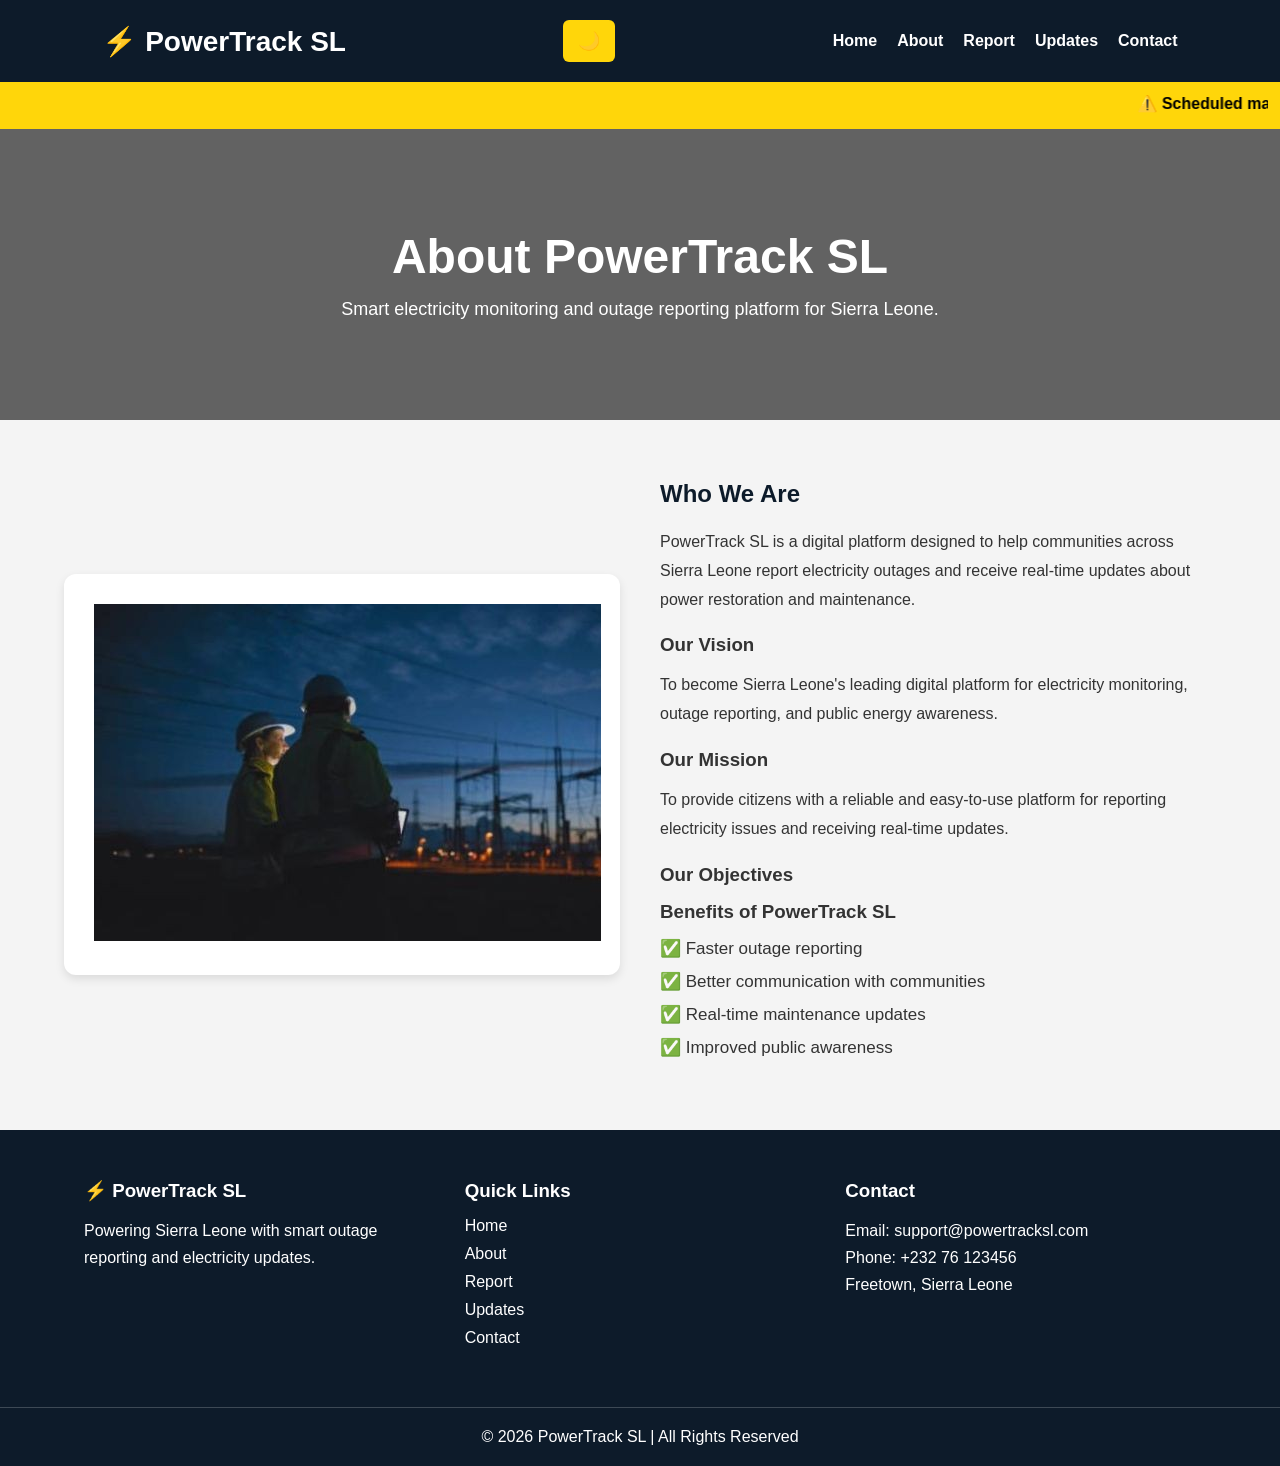
==== commit 389da692: "add report form" ====
--- a/about.html
+++ b/about.html
@@ -1,72 +1,189 @@
-<!DOCTYPE html>
-<html lang="en">
-<head>
-    <meta charset="UTF-8">
-    <meta name="viewport" content="width=device-width, initial-scale=1.0">
-    <title>About Us - PowerTrack SL</title>
-    <link rel="stylesheet" href="style.css">
-    <link rel="stylesheet" href="https://cdnjs.cloudflare.com/ajax/libs/font-awesome/6.4.0/css/all.min.css">
-</head>
-<body>
-
-    <header class="navbar">
-        <div class="nav-container">
-            <a href="index.html" class="logo"><i class="fa-solid fa-bolt"></i> PowerTrack <span>SL</span></a>
-            <nav>
-                <ul class="nav-links">
-                    <li><a href="index.html">Home</a></li>
-                    <li><a href="about.html" class="active">About</a></li>
-                    <li><a href="report.html" class="btn-nav">Report Issue</a></li>
-                </ul>
-            </nav>
-        </div>
-    </header>
-
-    <section class="hero-section">
-        <div class="hero-container">
-            <div class="hero-content">
-                <h1>About PowerTrack SL</h1>
-                <p class="hero-subtitle">Transforming electricity monitoring in Sierra Leone through real-time data, community reporting, and actionable energy insights.</p>
-            </div>
-            <div class="hero-visual">
-                <div class="hero-icon"><i class="fa-solid fa-globe"></i></div>
-            </div>
-        </div>
-    </section>
-
-    <main class="page-container">
-        <div class="about-card-stack">
-            <div class="about-info-card">
-                <h3><i class="fa-solid fa-lightbulb"></i> Our Mission</h3>
-                <p>Energy infrastructure remains one of the foundational cornerstones of socioeconomic development within Sierra Leone. However, a persistent challenge for domestic households and commercial enterprises alike has been the lack of real-time, centralized data regarding power distribution states and maintenance schedules.
-
-                PowerTrack SL was conceptualized to solve this critical information asymmetric bottleneck. By engineering a dual-purpose data pipeline, the platform transforms ordinary citizens from passive consumers into active node reporters.</p>
-            </div>
-            
-            <div class="about-info-card">
-                <h3><i class="fa-solid fa-gear"></i> How It Works</h3>
-                <p>Our architecture blends official grid operational inputs with structured, crowdsourced public fault reporting. The result is an intuitive, live dashboard interface that maps out grid stability, displays immediate appliance energy analytics, and delivers localized telemetry to keep the public safely informed.</p>
-            </div>
-            
-            <div class="about-info-card">
-                <h3><i class="fa-solid fa-book"></i> Core Framework</h3>
-                <ul class="professional-list">
-                    <li><strong>Responsive Design:</strong> Semantic layout scaling for all device sizes</li>
-                    <li><strong>Accessibility:</strong> Adaptive typography and high contrast for readability</li>
-                    <li><strong>Security:</strong> Safe front-end patterns and data handling</li>
-                </ul>
-            </div>
-            
-            <div class="about-info-card">
-                <h3><i class="fa-solid fa-graduation-cap"></i> Academic Project</h3>
-                <p>Engineered to satisfy high-level UX requirements for the Web Design 1 Module framework at Limkokwing University. This project demonstrates modern web design principles including responsive layouts, semantic HTML, and user-centered design thinking.</p>
-            </div>
-        </div>
-    </main>
-
-    <footer class="main-footer">
-        <p>&copy; 2026 PowerTrack SL | Live Electricity Dashboard | Limkokwing University Web Design 1 Project</p>
-    </footer>
-
-</body>
-</html>+<!DOCTYPE html>
+<html lang="en">
+<head>
+    <meta charset="UTF-8">
+    <meta name="viewport" content="width=device-width, initial-scale=1.0">
+    <title>About Us - PowerTrack SL</title>
+
+    <link rel="stylesheet" href="style.css">
+</head>
+<body>
+
+    <!-- Navbar -->
+    <nav class="navbar">
+
+        <h1 class="logo">⚡ PowerTrack SL</h1>
+
+        <!-- Theme Button -->
+        <button id="themeBtn" class="theme-btn">
+            🌙
+        </button>
+
+        <!-- Mobile Menu -->
+        <div class="menu-toggle" id="menuToggle">
+            ☰
+        </div>
+
+        <ul class="nav-links" id="navLinks">
+
+            <li><a href="index.html">Home</a></li>
+
+            <li><a href="about.html">About</a></li>
+
+            <li><a href="outage-report.html">Report</a></li>
+
+            <li><a href="updates.html">Updates</a></li>
+
+            <li><a href="contact.html">Contact</a></li>
+
+        </ul>
+
+    </nav>
+
+    <!-- Alert Bar -->
+    <div class="alert-bar">
+
+        <marquee behavior="scroll" direction="left">
+
+            ⚠️ Scheduled maintenance in Freetown tonight from 8PM - 11PM |
+            ⚡ Power restored in Bo district |
+            🔧 Transformer repairs ongoing in Kenema |
+            🚨 Report outages immediately using PowerTrack SL
+
+        </marquee>
+
+    </div>
+
+    <!-- Hero Section -->
+    <section class="hero">
+
+        <h2>About PowerTrack SL</h2>
+        <p>
+            Smart electricity monitoring and outage reporting
+            platform for Sierra Leone.
+        </p>
+
+    </section>
+
+    <!-- About Section -->
+    <section class="about-container">
+
+        <div class="contact-info">
+
+           <img src="images/istockphoto-2.jpg"
+            alt="Support Team">
+        </div>
+
+        <div class="about-content">
+
+            <h2>Who We Are</h2>
+
+            <p>
+                PowerTrack SL is a digital platform designed to help
+                communities across Sierra Leone report electricity
+                outages and receive real-time updates about power
+                restoration and maintenance.
+            </p>
+
+            <h3>Our Vision</h3>
+
+            <p>
+                To become Sierra Leone's leading digital platform
+                for electricity monitoring, outage reporting,
+                and public energy awareness.
+            </p>
+
+            <h3>Our Mission</h3>
+
+            <p>
+              To provide citizens with a reliable and easy-to-use
+              platform for reporting electricity issues and
+              receiving real-time updates.
+            </p>
+
+            <h3>Our Objectives</h3>
+
+
+            <h3>Benefits of PowerTrack SL</h3>
+
+            <ul>
+
+                <li>✅ Faster outage reporting</li>
+
+                <li>✅ Better communication with communities</li>
+
+                <li>✅ Real-time maintenance updates</li>
+
+                <li>✅ Improved public awareness</li>
+
+            </ul>
+         
+
+        </div>
+
+    </section>
+
+    <!-- Footer -->
+    <footer class="footer">
+
+        <div class="footer-content">
+
+            <div class="footer-section">
+
+                <h3>⚡ PowerTrack SL</h3>
+
+                <p>
+                    Powering Sierra Leone with smart outage
+                    reporting and electricity updates.
+                </p>
+
+            </div>
+
+            <div class="footer-section">
+
+                <h3>Quick Links</h3>
+
+                <ul>
+
+                    <li><a href="index.html">Home</a></li>
+
+                    <li><a href="about.html">About</a></li>
+
+                    <li><a href="outage-report.html">Report</a></li>
+
+                    <li><a href="updates.html">Updates</a></li>
+
+                    <li><a href="contact.html">Contact</a></li>
+
+                </ul>
+
+            </div>
+
+            <div class="footer-section">
+
+                <h3>Contact</h3>
+
+                <p>Email: support@powertracksl.com</p>
+
+                <p>Phone: +232 76 123456</p>
+
+                <p>Freetown, Sierra Leone</p>
+
+            </div>
+
+        </div>
+
+        <div class="footer-bottom">
+
+            <p>
+                © 2026 PowerTrack SL | All Rights Reserved
+            </p>
+
+        </div>
+
+    </footer>
+
+    <script src="script.js"></script>
+
+</body>
+</html>
--- a/style.css
+++ b/style.css
@@ -1,976 +1,632 @@
-/* --- Core Theme Settings --- */
-:root {
-    --bg-dark: #0a1128;
-    --bg-surface: #101f42;
-    --bg-card: #1c2d5a;
-    --text-main: #f4f6fa;
-    --text-muted: #8fa0c4;
-    --electric-green: #00e676;
-    --alert-amber: #ff9100;
-    --alert-red: #ff3d00;
-    --font-stack: -apple-system, BlinkMacSystemFont, 'Segoe UI', Roboto, 'Helvetica Neue', Arial, sans-serif;
-    --transition-smooth: all 0.3s cubic-bezier(0.4, 0, 0.2, 1);
-}
-
-/* --- Base Setup --- */
-* {
-    margin: 0;
-    padding: 0;
-    box-sizing: border-box;
-}
-
-html, body {
-    background-color: var(--bg-dark);
-    color: var(--text-main);
-    font-family: var(--font-stack);
-    line-height: 1.6;
-    scroll-behavior: smooth;
-}
-
-body {
-    -webkit-font-smoothing: antialiased;
-    -moz-osx-font-smoothing: grayscale;
-}
-
-/* --- Header & Navigation Bar --- */
-.navbar {
-    background-color: var(--bg-dark);
-    border-bottom: 1px solid rgba(255, 255, 255, 0.05);
-    padding: 1rem 2rem;
-    position: sticky;
-    top: 0;
-    z-index: 1000;
-    backdrop-filter: blur(10px);
-    background-color: rgba(10, 17, 40, 0.95);
-}
-
-.nav-container {
-    max-width: 1400px;
-    margin: 0 auto;
-    display: flex;
-    justify-content: space-between;
-    align-items: center;
-}
-
-.logo {
-    font-size: 1.5rem;
-    font-weight: 800;
-    text-decoration: none;
-    letter-spacing: -0.5px;
-    transition: var(--transition-smooth);
-}
-
-.logo i { 
-    color: var(--electric-green); 
-    margin-right: 6px;
-}
-
-.logo span { 
-    color: var(--electric-green); 
-    font-weight: 800;
-}
-
-.logo:hover {
-    transform: scale(1.05);
-}
-
-.nav-links {
-    list-style: none;
-    display: flex;
-    align-items: center;
-    gap: 3rem;
-}
-
-.nav-links a {
-    text-decoration: none;
-    color: var(--text-muted);
-    font-weight: 500;
-    font-size: 0.95rem;
-    transition: var(--transition-smooth);
-    position: relative;
-}
-
-.nav-links a:hover, 
-.nav-links a.active {
-    color: var(--electric-green);
-}
-
-.nav-links a.active::after {
-    content: '';
-    position: absolute;
-    bottom: -6px;
-    left: 0;
-    right: 0;
-    height: 2px;
-    background-color: var(--electric-green);
-    border-radius: 1px;
-}
-
-.btn-nav {
-    border: 2px solid var(--electric-green);
-    padding: 0.6rem 1.2rem;
-    border-radius: 6px;
-    color: var(--electric-green) !important;
-    font-weight: 600;
-    cursor: pointer;
-    transition: var(--transition-smooth);
-    background-color: transparent;
-}
-
-.btn-nav:hover {
-    background-color: rgba(0, 230, 118, 0.1);
-    transform: translateY(-2px);
-}
-
-/* --- Hero Section --- */
-.hero-section {
-    background: linear-gradient(135deg, rgba(16, 31, 66, 0.8) 0%, rgba(28, 45, 90, 0.6) 100%);
-    border-bottom: 1px solid rgba(255, 255, 255, 0.08);
-    padding: 6rem 2rem;
-    position: relative;
-    overflow: hidden;
-}
-
-.hero-section::before {
-    content: '';
-    position: absolute;
-    top: -50%;
-    right: -20%;
-    width: 600px;
-    height: 600px;
-    background: radial-gradient(circle, rgba(0, 230, 118, 0.08), transparent);
-    border-radius: 50%;
-    z-index: 0;
-}
-
-.hero-container {
-    max-width: 1400px;
-    margin: 0 auto;
-    display: grid;
-    grid-template-columns: 1fr 1fr;
-    gap: 4rem;
-    align-items: center;
-    position: relative;
-    z-index: 1;
-}
-
-.hero-content h1 {
-    font-size: 3.5rem;
-    font-weight: 900;
-    margin-bottom: 1.5rem;
-    letter-spacing: -1px;
-    line-height: 1.2;
-    background: linear-gradient(135deg, #ffffff 0%, var(--electric-green) 100%);
-    -webkit-background-clip: text;
-    -webkit-text-fill-color: transparent;
-    background-clip: text;
-}
-
-.hero-subtitle {
-    font-size: 1.2rem;
-    color: var(--text-muted);
-    margin-bottom: 2.5rem;
-    line-height: 1.8;
-}
-
-.hero-ctas {
-    display: flex;
-    gap: 1.5rem;
-    align-items: center;
-}
-
-.btn-hero {
-    display: inline-block;
-    padding: 1.2rem 2rem;
-    border-radius: 8px;
-    font-weight: 700;
-    text-decoration: none;
-    transition: var(--transition-smooth);
-    font-size: 1rem;
-    letter-spacing: 0.5px;
-    border: 2px solid transparent;
-}
-
-.btn-hero.primary {
-    background: linear-gradient(135deg, var(--electric-green) 0%, #00c853 100%);
-    color: var(--bg-dark);
-    box-shadow: 0 8px 25px rgba(0, 230, 118, 0.3);
-}
-
-.btn-hero.primary:hover {
-    transform: translateY(-4px);
-    box-shadow: 0 12px 40px rgba(0, 230, 118, 0.4);
-}
-
-.btn-hero.secondary {
-    background: transparent;
-    color: var(--electric-green);
-    border: 2px solid var(--electric-green);
-}
-
-.btn-hero.secondary:hover {
-    background-color: rgba(0, 230, 118, 0.1);
-    transform: translateY(-4px);
-}
-
-.hero-visual {
-    display: flex;
-    justify-content: center;
-    align-items: center;
-}
-
-.hero-icon {
-    font-size: 8rem;
-    color: var(--electric-green);
-    display: flex;
-    align-items: center;
-    justify-content: center;
-    width: 250px;
-    height: 250px;
-    background: radial-gradient(circle, rgba(0, 230, 118, 0.15), rgba(0, 230, 118, 0.05));
-    border-radius: 50%;
-    box-shadow: 0 0 60px rgba(0, 230, 118, 0.2), inset 0 0 40px rgba(0, 230, 118, 0.1);
-    animation: pulse-icon 3s ease-in-out infinite;
-}
-
-@keyframes pulse-icon {
-    0%, 100% {
-        box-shadow: 0 0 60px rgba(0, 230, 118, 0.2), inset 0 0 40px rgba(0, 230, 118, 0.1);
-        transform: scale(1);
-    }
-    50% {
-        box-shadow: 0 0 80px rgba(0, 230, 118, 0.3), inset 0 0 50px rgba(0, 230, 118, 0.15);
-        transform: scale(1.02);
-    }
-}
-
-/* --- Main Dashboard Container Setup --- */
-.dashboard-wrapper {
-    max-width: 1400px;
-    margin: 0 auto;
-    padding: 4rem 2rem;
-    display: flex;
-    flex-direction: column;
-    gap: 4rem;
-}
-
-.dashboard-card {
-    background: linear-gradient(135deg, rgba(16, 31, 66, 0.9) 0%, rgba(28, 45, 90, 0.7) 100%);
-    border-radius: 12px;
-    padding: 2rem;
-    border: 1px solid rgba(255, 255, 255, 0.08);
-    backdrop-filter: blur(10px);
-    box-shadow: 0 8px 32px rgba(0, 0, 0, 0.3);
-    transition: var(--transition-smooth);
-}
-
-.dashboard-card:hover {
-    border-color: rgba(0, 230, 118, 0.2);
-    box-shadow: 0 12px 48px rgba(0, 230, 118, 0.1);
-    transform: translateY(-4px);
-}
-
-.dashboard-card h3 {
-    font-size: 1.25rem;
-    margin-bottom: 1.5rem;
-    color: #ffffff;
-    font-weight: 700;
-    letter-spacing: -0.5px;
-}
-
-/* --- Status Badges --- */
-.status-badge {
-    display: inline-block;
-    padding: 0.5rem 1rem;
-    border-radius: 6px;
-    font-size: 0.85rem;
-    font-weight: 600;
-    margin-top: 1rem;
-    transition: var(--transition-smooth);
-}
-
-.status-badge.outage {
-    background-color: rgba(255, 61, 0, 0.15);
-    color: #ff3d00;
-    border: 1px solid rgba(255, 61, 0, 0.3);
-}
-
-.status-badge.restored {
-    background-color: rgba(0, 230, 118, 0.15);
-    color: var(--electric-green);
-    border: 1px solid rgba(0, 230, 118, 0.3);
-}
-
-.status-badge.maintenance {
-    background-color: rgba(255, 145, 0, 0.15);
-    color: #ff9100;
-    border: 1px solid rgba(255, 145, 0, 0.3);
-}
-
-/* --- Grid Systems --- */
-.metrics-grid {
-    display: grid;
-    grid-template-columns: repeat(auto-fit, minmax(300px, 1fr));
-    gap: 2rem;
-}
-
-.workspace-grid {
-    display: grid;
-    grid-template-columns: 2fr 1fr;
-    gap: 2rem;
-}
-
-.right-column-split {
-    display: flex;
-    flex-direction: column;
-    gap: 2rem;
-}
-
-/* --- Card Variant 1: Status Circle Component --- */
-.status-circle-container {
-    display: flex;
-    justify-content: center;
-    align-items: center;
-    height: 180px;
-}
-
-.status-circle {
-    width: 140px;
-    height: 140px;
-    border-radius: 50%;
-    display: flex;
-    align-items: center;
-    justify-content: center;
-    font-weight: 700;
-    font-size: 1.4rem;
-    transition: var(--transition-smooth);
-}
-
-.status-circle.stable {
-    background: radial-gradient(circle at 30% 30%, rgba(0, 230, 118, 0.15), rgba(0, 230, 118, 0.05));
-    border: 3px solid var(--electric-green);
-    color: var(--electric-green);
-    box-shadow: 0 0 30px rgba(0, 230, 118, 0.3), inset 0 0 20px rgba(0, 230, 118, 0.1);
-}
-
-.status-circle.stable:hover {
-    box-shadow: 0 0 50px rgba(0, 230, 118, 0.4), inset 0 0 20px rgba(0, 230, 118, 0.1);
-    transform: scale(1.05);
-}
-
-/* --- Card Variant 2: Pure CSS Pie Chart --- */
-.pie-chart-container {
-    display: flex;
-    align-items: center;
-    justify-content: space-around;
-    gap: 2rem;
-}
-
-.css-pie-chart {
-    position: relative;
-    width: 130px;
-    height: 130px;
-    border-radius: 50%;
-    /* Gradient values set to map segments visually matching mockup color layouts */
-    background: conic-gradient(
-        var(--electric-green) 0% 35%,
-        var(--alert-amber) 35% 65%,
-        #4d73df 65% 100%
-    );
-}
-
-.pie-slice {
-    position: absolute;
-    color: #ffffff;
-    font-weight: 700;
-    font-size: 0.8rem;
-}
-
-/* Fine-tune absolute percentages overlays placement inside code architecture */
-.slice-lighting { top: 20%; right: 20%; }
-.slice-fridge { bottom: 15%; left: 45%; }
-.slice-tv { top: 40%; left: 15%; }
-
-.chart-legend {
-    display: flex;
-    flex-direction: column;
-    gap: 0.5rem;
-}
-
-.legend-item {
-    font-size: 0.85rem;
-    color: var(--text-muted);
-    display: flex;
-    align-items: center;
-    gap: 0.5rem;
-}
-
-.legend-item .dot {
-    width: 10px;
-    height: 10px;
-    border-radius: 2px;
-}
-.dot.lighting { background-color: var(--electric-green); }
-.dot.fridge { background-color: var(--alert-amber); }
-.dot.tv { background-color: #4d73df; }
-
-/* --- Card Variant 3: Today's Stats Layout --- */
-.stats-list {
-    display: flex;
-    flex-direction: column;
-    justify-content: center;
-    gap: 1rem;
-    height: 130px;
-}
-
-.stat-line {
-    display: flex;
-    justify-content: space-between;
-    border-bottom: 1px solid rgba(255, 255, 255, 0.05);
-    padding-bottom: 0.3rem;
-}
-
-.stat-label {
-    color: var(--text-muted);
-    font-size: 0.9rem;
-}
-
-.stat-number {
-    font-weight: 700;
-    color: #ffffff;
-}
-
-/* --- Card Variant 4: Live Feed Log Updates --- */
-.feed-container {
-    display: flex;
-    flex-direction: column;
-    gap: 1rem;
-}
-
-.feed-item {
-    background: linear-gradient(135deg, rgba(28, 45, 90, 0.8), rgba(28, 45, 90, 0.5));
-    padding: 1.2rem;
-    border-radius: 8px;
-    border-left: 4px solid transparent;
-    transition: var(--transition-smooth);
-    position: relative;
-}
-
-.feed-item:hover {
-    transform: translateX(6px);
-    background: linear-gradient(135deg, rgba(28, 45, 90, 1), rgba(28, 45, 90, 0.7));
-}
-
-.feed-meta {
-    display: block;
-    font-size: 0.8rem;
-    color: var(--text-muted);
-    margin-bottom: 0.5rem;
-    font-weight: 500;
-}
-
-.feed-item p {
-    color: var(--text-main);
-    font-size: 0.95rem;
-    line-height: 1.5;
-}
-
-.feed-item.alert { border-left-color: var(--alert-amber); }
-.feed-item.stable { border-left-color: var(--electric-green); }
-
-/* --- Card Variant 5: Emergency Contacts --- */
-.mini-contact-list {
-    display: flex;
-    flex-direction: column;
-    gap: 0.8rem;
-}
-
-.contact-row {
-    display: flex;
-    justify-content: space-between;
-    align-items: center;
-    background: linear-gradient(135deg, rgba(28, 45, 90, 0.6), rgba(28, 45, 90, 0.3));
-    padding: 1rem 1.2rem;
-    border-radius: 8px;
-    font-size: 0.95rem;
-    border: 1px solid rgba(255, 255, 255, 0.06);
-    transition: var(--transition-smooth);
-}
-
-.contact-row:hover {
-    background: linear-gradient(135deg, rgba(28, 45, 90, 0.8), rgba(28, 45, 90, 0.5));
-    border-color: rgba(0, 230, 118, 0.2);
-    transform: translateX(4px);
-}
-
-.contact-row span { 
-    color: var(--text-muted);
-    font-weight: 500;
-}
-
-.contact-row strong { 
-    color: var(--electric-green);
-    font-weight: 700;
-    font-family: 'Courier New', monospace;
-}
-
-/* --- Standalone Core Interaction Actions --- */
-.action-link-card p {
-    font-size: 0.85rem;
-    color: var(--text-muted);
-    margin-bottom: 1.2rem;
-}
-
-.btn-primary-block {
-    display: block;
-    text-align: center;
-    background: linear-gradient(135deg, var(--electric-green) 0%, #00c853 100%);
-    color: var(--bg-dark);
-    padding: 1.1rem 1.5rem;
-    border-radius: 8px;
-    font-weight: 700;
-    text-decoration: none;
-    transition: var(--transition-smooth);
-    border: none;
-    cursor: pointer;
-    font-size: 1rem;
-    letter-spacing: 0.5px;
-    box-shadow: 0 4px 15px rgba(0, 230, 118, 0.2);
-}
-
-.btn-primary-block:hover {
-    transform: translateY(-3px);
-    box-shadow: 0 8px 25px rgba(0, 230, 118, 0.3);
-}
-
-.btn-primary-block:active {
-    transform: translateY(-1px);
-}
-
-/* --- Recommendations Component Styles --- */
-.tips-section {
-    margin-top: 3rem;
-    padding: 3rem 2rem;
-    background: linear-gradient(135deg, rgba(16, 31, 66, 0.5) 0%, rgba(28, 45, 90, 0.3) 100%);
-    border-radius: 12px;
-    border: 1px solid rgba(255, 255, 255, 0.05);
-}
-
-.section-header {
-    margin-bottom: 2.5rem;
-    text-align: center;
-}
-
-.section-header h3 { 
-    margin-bottom: 0.8rem; 
-    font-size: 2rem;
-    font-weight: 800;
-    letter-spacing: -0.5px;
-}
-
-.section-header p { 
-    color: var(--text-muted); 
-    font-size: 1.05rem;
-    line-height: 1.6;
-}
-
-.tips-grid {
-    display: grid;
-    grid-template-columns: repeat(auto-fit, minmax(320px, 1fr));
-    gap: 2rem;
-}
-
-.tip-detail-card {
-    background-color: transparent;
-    padding: 2rem;
-    border-radius: 10px;
-    display: flex;
-    flex-direction: column;
-    gap: 1.2rem;
-    border: 1px solid rgba(255, 255, 255, 0.08);
-    transition: var(--transition-smooth);
-    position: relative;
-    overflow: hidden;
-}
-
-.tip-detail-card::before {
-    content: '';
-    position: absolute;
-    top: 0;
-    left: 0;
-    right: 0;
-    height: 3px;
-    background: linear-gradient(90deg, var(--electric-green), transparent);
-}
-
-.tip-detail-card:hover {
-    border-color: rgba(0, 230, 118, 0.3);
-    background: rgba(0, 230, 118, 0.05);
-    transform: translateY(-6px);
-}
-
-.tip-icon i {
-    font-size: 2rem;
-    color: var(--electric-green);
-    background: linear-gradient(135deg, rgba(0, 230, 118, 0.15), rgba(0, 230, 118, 0.05));
-    padding: 1rem;
-    border-radius: 8px;
-    width: fit-content;
-}
-
-.tip-detail-card h4 { 
-    margin-bottom: 0.5rem; 
-    color: #ffffff;
-    font-size: 1.1rem;
-    font-weight: 700;
-}
-
-.tip-detail-card p { 
-    color: var(--text-muted); 
-    font-size: 0.95rem; 
-    line-height: 1.6;
-}
-
-/* --- Subpage Component Shell Container --- */
-.page-container {
-    max-width: 800px;
-    margin: 4rem auto;
-    padding: 0 2rem;
-}
-
-.form-window-box {
-    background: linear-gradient(135deg, rgba(16, 31, 66, 0.9) 0%, rgba(28, 45, 90, 0.7) 100%);
-    padding: 3rem;
-    border-radius: 12px;
-    border: 1px solid rgba(255, 255, 255, 0.08);
-    box-shadow: 0 12px 48px rgba(0, 0, 0, 0.3);
-}
-
-.form-header-title { 
-    margin-bottom: 2.5rem;
-    text-align: center;
-}
-
-.form-header-title h2 { 
-    font-size: 2rem;
-    font-weight: 800;
-    margin-bottom: 0.8rem;
-    letter-spacing: -0.5px;
-}
-
-.form-header-title h2 i { 
-    color: var(--electric-green); 
-    margin-right: 10px;
-}
-
-.form-header-title p { 
-    color: var(--text-muted); 
-    margin-top: 0.5rem;
-    font-size: 1rem;
-}
-
-.standalone-form {
-    display: flex;
-    flex-direction: column;
-    gap: 1.5rem;
-}
-
-.form-field {
-    display: flex;
-    flex-direction: column;
-    gap: 0.6rem;
-}
-
-.form-field label {
-    font-size: 0.95rem;
-    color: var(--text-main);
-    font-weight: 600;
-}
-
-.form-field input, 
-.form-field select, 
-.form-field textarea {
-    background-color: rgba(28, 45, 90, 0.6);
-    border: 2px solid rgba(255, 255, 255, 0.1);
-    padding: 1rem;
-    border-radius: 8px;
-    color: #ffffff;
-    font-family: inherit;
-    font-size: 1rem;
-    transition: var(--transition-smooth);
-}
-
-.form-field input::placeholder,
-.form-field textarea::placeholder {
-    color: rgba(143, 160, 196, 0.6);
-}
-
-.form-field input:focus, 
-.form-field select:focus, 
-.form-field textarea:focus {
-    outline: none;
-    border-color: var(--electric-green);
-    background-color: rgba(28, 45, 90, 0.8);
-    box-shadow: 0 0 0 3px rgba(0, 230, 118, 0.1);
-}
-
-.btn-submit-green {
-    background: linear-gradient(135deg, var(--electric-green) 0%, #00c853 100%);
-    color: var(--bg-dark);
-    padding: 1.1rem 2rem;
-    border: none;
-    border-radius: 8px;
-    font-weight: 700;
-    cursor: pointer;
-    font-size: 1rem;
-    transition: var(--transition-smooth);
-    letter-spacing: 0.5px;
-    box-shadow: 0 4px 15px rgba(0, 230, 118, 0.2);
-}
-
-.btn-submit-green:hover {
-    transform: translateY(-3px);
-    box-shadow: 0 8px 25px rgba(0, 230, 118, 0.3);
-}
-
-.btn-submit-green:active {
-    transform: translateY(-1px);
-}
-
-/* --- About Page Typography Layouts --- */
-.about-hero-block { 
-    text-align: center; 
-    margin-bottom: 3rem;
-}
-
-.about-hero-block h1 { 
-    font-size: 2.5rem;
-    font-weight: 900;
-    margin-bottom: 1rem;
-    letter-spacing: -0.5px;
-    background: linear-gradient(135deg, #ffffff 0%, var(--electric-green) 100%);
-    -webkit-background-clip: text;
-    -webkit-text-fill-color: transparent;
-    background-clip: text;
-}
-
-.about-hero-block p { 
-    color: var(--text-muted);
-    font-size: 1.1rem;
-    line-height: 1.8;
-}
-
-.about-card-stack { 
-    display: flex; 
-    flex-direction: column; 
-    gap: 2rem;
-}
-
-.about-info-card { 
-    background: linear-gradient(135deg, rgba(16, 31, 66, 0.8) 0%, rgba(28, 45, 90, 0.6) 100%);
-    padding: 2.5rem;
-    border-radius: 12px;
-    border: 1px solid rgba(255, 255, 255, 0.08);
-    transition: var(--transition-smooth);
-    position: relative;
-    overflow: hidden;
-}
-
-.about-info-card::before {
-    content: '';
-    position: absolute;
-    top: 0;
-    left: 0;
-    right: 0;
-    height: 3px;
-    background: linear-gradient(90deg, var(--electric-green), transparent);
-}
-
-.about-info-card:hover {
-    border-color: rgba(0, 230, 118, 0.2);
-    box-shadow: 0 12px 48px rgba(0, 230, 118, 0.1);
-    transform: translateY(-4px);
-}
-
-.about-info-card h3 { 
-    color: var(--electric-green);
-    margin-bottom: 1rem;
-    font-size: 1.3rem;
-    font-weight: 700;
-}
-
-.about-info-card p { 
-    color: var(--text-muted); 
-    font-size: 1rem; 
-    line-height: 1.8;
-}
-
-/* --- Global Footer Section --- */
-.main-footer {
-    text-align: center;
-    padding: 3rem 2rem;
-    color: var(--text-muted);
-    font-size: 0.9rem;
-    border-top: 1px solid rgba(255, 255, 255, 0.05);
-    margin-top: 6rem;
-    background: linear-gradient(180deg, transparent, rgba(0, 230, 118, 0.02));
-}
-
-/* --- Screen Component Responsiveness (Media Queries) --- */
-@media (max-width: 1024px) {
-    .metrics-grid, .workspace-grid {
-        grid-template-columns: 1fr;
-    }
-    .status-circle-container, .stats-list {
-        height: auto;
-    }
-    
-    .section-header h3 {
-        font-size: 1.5rem;
-    }
-    
-    .hero-container {
-        grid-template-columns: 1fr;
-    }
-    
-    .hero-content h1 {
-        font-size: 2.5rem;
-    }
-    
-    .hero-icon {
-        width: 200px;
-        height: 200px;
-        font-size: 6rem;
-    }
-    
-    .nav-links {
-        gap: 1.5rem;
-    }
-}
-
-@media (max-width: 768px) {
-    .dashboard-wrapper {
-        padding: 2rem 1rem;
-        gap: 2rem;
-    }
-    
-    .dashboard-card {
-        padding: 1.5rem;
-    }
-    
-    .hero-section {
-        padding: 3rem 1.5rem;
-    }
-    
-    .hero-content h1 {
-        font-size: 2rem;
-    }
-    
-    .hero-subtitle {
-        font-size: 1rem;
-    }
-    
-    .hero-ctas {
-        flex-direction: column;
-    }
-    
-    .btn-hero {
-        width: 100%;
-        text-align: center;
-    }
-    
-    .hero-icon {
-        width: 150px;
-        height: 150px;
-        font-size: 4rem;
-    }
-    
-    .nav-links {
-        gap: 1rem;
-        font-size: 0.9rem;
-    }
-    
-    .logo {
-        font-size: 1.2rem;
-    }
-    
-    .tips-section {
-        padding: 2rem 1.5rem;
-    }
-    
-    .section-header h3 {
-        font-size: 1.5rem;
-    }
-    
-    .tips-grid {
-        grid-template-columns: 1fr;
-    }
-}
-
-/* --- Animations and Transitions --- */
-@keyframes fadeInUp {
-    from {
-        opacity: 0;
-        transform: translateY(20px);
-    }
-    to {
-        opacity: 1;
-        transform: translateY(0);
-    }
-}
-
-@keyframes slideInLeft {
-    from {
-        opacity: 0;
-        transform: translateX(-20px);
-    }
-    to {
-        opacity: 1;
-        transform: translateX(0);
-    }
-}
-
-@keyframes glow {
-    0% {
-        box-shadow: 0 0 10px rgba(0, 230, 118, 0.2);
-    }
-    50% {
-        box-shadow: 0 0 20px rgba(0, 230, 118, 0.4);
-    }
-    100% {
-        box-shadow: 0 0 10px rgba(0, 230, 118, 0.2);
-    }
-}
-
-.dashboard-card {
-    animation: fadeInUp 0.6s ease-out;
-}
-
-.hero-content h1 {
-    animation: slideInLeft 0.8s ease-out;
-}
-
-.hero-subtitle {
-    animation: fadeInUp 0.8s ease-out 0.1s both;
-}
-
-.btn-hero, .btn-submit-green {
-    position: relative;
-}
-
-.btn-hero::after, .btn-submit-green::after {
-    content: '';
-    position: absolute;
-    top: 0;
-    left: -100%;
-    width: 100%;
-    height: 100%;
-    background: rgba(255, 255, 255, 0.2);
-    transition: left 0.3s ease;
-    border-radius: inherit;
-}
-
-.btn-hero:hover::after, .btn-submit-green:hover::after {
-    left: 100%;
-}
-}+/* Reset */
+*{
+    margin: 0;
+    padding: 0;
+    box-sizing: border-box;
+}
+
+/* Body */
+body{
+    font-family: Arial, sans-serif;
+    background-color: #f4f4f4;
+    color: #333;
+}
+
+/* Navbar */
+.navbar{
+    background-color: #0d1b2a;
+    color: white;
+    display: flex;
+    justify-content: space-between;
+    align-items: center;
+    padding: 20px 8%;
+}
+
+.logo{
+    font-size: 28px;
+}
+
+.nav-links{
+    display: flex;
+    list-style: none;
+}
+
+.nav-links li{
+    margin-left: 20px;
+}
+
+.nav-links a{
+    text-decoration: none;
+    color: white;
+    font-weight: bold;
+    transition: 0.3s;
+}
+
+.nav-links a:hover{
+    color: #ffd60a;
+}
+
+/* Hero Section */
+.hero{
+    background: linear-gradient(rgba(0,0,0,0.6),
+    rgba(0,0,0,0.6)),
+    url("images/power-bg.jpg");
+
+    background-size: cover;
+    background-position: center;
+
+    color: white;
+    text-align: center;
+
+    padding: 100px 20px;
+}
+
+.hero h2{
+    font-size: 48px;
+    margin-bottom: 15px;
+}
+
+.hero p{
+    font-size: 18px;
+}
+
+/* Report Form Section */
+.report-section{
+    width: 90%;
+    max-width: 700px;
+
+    background: white;
+
+    margin: 50px auto;
+    padding: 30px;
+
+    border-radius: 12px;
+
+    box-shadow: 0 4px 10px rgba(0,0,0,0.1);
+}
+
+/* Form Groups */
+.form-group{
+    margin-bottom: 20px;
+}
+
+.form-group label{
+    display: block;
+    margin-bottom: 8px;
+    font-weight: bold;
+}
+
+.form-group input,
+.form-group select,
+.form-group textarea{
+
+    width: 100%;
+    padding: 12px;
+
+    border: 1px solid #ccc;
+    border-radius: 6px;
+
+    font-size: 16px;
+}
+
+/* Button */
+.btn{
+    width: 100%;
+
+    background-color: #0d1b2a;
+    color: white;
+
+    border: none;
+
+    padding: 15px;
+
+    font-size: 18px;
+    font-weight: bold;
+
+    border-radius: 6px;
+
+    cursor: pointer;
+
+    transition: 0.3s;
+}
+
+.btn:hover{
+    background-color: #ffd60a;
+    color: black;
+}
+
+/* Responsive */
+@media(max-width: 768px){
+
+    .navbar{
+        flex-direction: column;
+        text-align: center;
+    }
+
+    .nav-links{
+        margin-top: 15px;
+        flex-direction: column;
+    }
+
+    .nav-links li{
+        margin: 10px 0;
+    }
+
+    .hero h2{
+        font-size: 32px;
+    }
+
+}
+
+/* Updates Page */
+
+.updates-container{
+    width: 90%;
+    max-width: 1200px;
+
+    margin: 50px auto;
+
+    display: grid;
+    grid-template-columns: repeat(auto-fit, minmax(250px, 1fr));
+
+    gap: 25px;
+}
+
+.update-card{
+    background: white;
+
+    padding: 25px;
+
+    border-radius: 12px;
+
+    box-shadow: 0 4px 10px rgba(0,0,0,0.1);
+
+    transition: 0.3s;
+}
+
+.update-card:hover{
+    transform: translateY(-5px);
+}
+
+.update-card h3{
+    margin-bottom: 15px;
+    color: #0d1b2a;
+}
+
+.update-card p{
+    margin-bottom: 15px;
+    line-height: 1.6;
+}
+
+/* Status Tags */
+
+.status{
+    padding: 8px 15px;
+
+    border-radius: 20px;
+
+    color: white;
+
+    font-size: 14px;
+    font-weight: bold;
+}
+
+.outage{
+    background: red;
+}
+
+.restored{
+    background: green;
+}
+
+.maintenance{
+    background: orange;
+}
+
+/* Contact Page */
+
+.contact-container{
+    width: 90%;
+    max-width: 1100px;
+
+    margin: 50px auto;
+
+    display: grid;
+    grid-template-columns: repeat(auto-fit, minmax(300px, 1fr));
+
+    gap: 30px;
+}
+
+.contact-info,
+.contact-form{
+
+    background: white;
+
+    padding: 30px;
+
+    border-radius: 12px;
+
+    box-shadow: 0 4px 10px rgba(0,0,0,0.1);
+}
+
+.contact-info h3{
+    margin-bottom: 20px;
+    color: #0d1b2a;
+}
+
+.contact-info p{
+    margin-bottom: 15px;
+    line-height: 1.7;
+}
+
+
+/* =========================
+   Mobile Navigation
+========================= */
+
+.menu-toggle{
+    display: none;
+
+    font-size: 30px;
+    cursor: pointer;
+
+    color: white;
+}
+
+/* Mobile Responsive */
+
+@media(max-width: 768px){
+
+    .menu-toggle{
+        display: block;
+    }
+
+    .nav-links{
+        display: none;
+
+        flex-direction: column;
+
+        width: 100%;
+
+        background-color: #0d1b2a;
+
+        position: absolute;
+
+        top: 80px;
+        left: 0;
+
+        padding: 20px 0;
+    }
+
+    .nav-links.active{
+        display: flex;
+    }
+
+    .nav-links li{
+        margin: 15px 0;
+        text-align: center;
+    }
+
+}
+
+
+/* =========================
+   Dark Mode
+========================= */
+
+.theme-btn{
+
+    background: #ffd60a;
+    color: black;
+
+    border: none;
+
+    padding: 10px 15px;
+
+    border-radius: 6px;
+
+    cursor: pointer;
+
+    font-size: 18px;
+    font-weight: bold;
+
+    margin-left: 20px;
+}
+
+/* Dark Theme */
+
+.dark-mode{
+    background-color: #121212;
+    color: white;
+}
+
+.dark-mode .report-section,
+.dark-mode .update-card,
+.dark-mode .contact-info,
+.dark-mode .contact-form{
+
+    background-color: #1e1e1e;
+    color: white;
+}
+
+.dark-mode .form-group input,
+.dark-mode .form-group textarea,
+.dark-mode .form-group select{
+
+    background-color: #2c2c2c;
+    color: white;
+
+    border: 1px solid #555;
+}
+
+
+/* =========================
+   Live Alert Bar
+========================= */
+
+.alert-bar{
+
+    background: #ffd60a;
+
+    color: black;
+
+    padding: 12px;
+
+    font-weight: bold;
+
+    font-size: 16px;
+}
+
+.alert-bar marquee{
+    width: 100%;
+}
+
+
+/* =========================
+   About Page
+========================= */
+
+.about-container{
+
+    width: 90%;
+    max-width: 1200px;
+
+    margin: 60px auto;
+
+    display: grid;
+
+    grid-template-columns:
+    repeat(auto-fit, minmax(300px, 1fr));
+
+    gap: 40px;
+
+    align-items: center;
+}
+
+.about-image img{
+
+    width: 100%;
+
+    border-radius: 12px;
+
+    box-shadow: 0 4px 10px rgba(0,0,0,0.1);
+}
+
+.about-content h2{
+
+    margin-bottom: 20px;
+
+    color: #0d1b2a;
+}
+
+.about-content p{
+
+    margin-bottom: 20px;
+
+    line-height: 1.8;
+}
+
+.about-content h3{
+
+    margin-bottom: 15px;
+}
+
+.about-content ul{
+
+    list-style: none;
+}
+
+.about-content ul li{
+
+    margin-bottom: 12px;
+
+    font-size: 17px;
+}
+
+/* Dark Mode */
+
+.dark-mode .about-content h2{
+    color: #ffd60a;
+}
+
+/* Services Section */
+
+.services{
+
+    width: 90%;
+    max-width: 1200px;
+
+    margin: 60px auto;
+
+    text-align: center;
+}
+
+.services h2{
+
+    margin-bottom: 30px;
+}
+
+.service-container{
+
+    display: grid;
+
+    grid-template-columns:
+    repeat(auto-fit,minmax(250px,1fr));
+
+    gap: 25px;
+}
+
+.service-card{
+
+    background: white;
+
+    padding: 30px;
+
+    border-radius: 12px;
+
+    box-shadow: 0 4px 10px rgba(0,0,0,0.1);
+
+    transition: 0.3s;
+}
+
+.service-card:hover{
+
+    transform: translateY(-5px);
+}
+
+.dark-mode .service-card{
+
+    background: #1e1e1e;
+}
+
+/* Why Us Section */
+
+.why-us{
+    width: 90%;
+    max-width: 1200px;
+    margin: 60px auto;
+    text-align: center;
+}
+
+.why-us h2{
+    margin-bottom: 30px;
+}
+
+.why-container{
+    display: grid;
+    grid-template-columns: repeat(auto-fit,minmax(250px,1fr));
+    gap: 25px;
+}
+
+.why-card{
+    background: white;
+    padding: 30px;
+    border-radius: 12px;
+    box-shadow: 0 4px 10px rgba(0,0,0,0.1);
+}
+
+.dark-mode .why-card{
+    background: #1e1e1e;
+}
+
+
+.status{
+
+    display: inline-block;
+
+    padding: 8px 15px;
+
+    border-radius: 20px;
+
+    font-size: 14px;
+
+    font-weight: bold;
+
+    margin-top: 10px;
+}
+
+.outage{
+    background: #ff4d4d;
+    color: white;
+}
+
+.restored{
+    background: #28a745;
+    color: white;
+}
+
+.maintenance{
+    background: #ff9800;
+    color: white;
+}
+
+
+/* =========================
+   Footer
+========================= */
+
+.footer{
+
+    background-color: #0d1b2a;
+    color: white;
+
+    margin-top: 50px;
+}
+
+.footer-content{
+
+    width: 90%;
+    max-width: 1200px;
+
+    margin: auto;
+
+    display: grid;
+
+    grid-template-columns:
+    repeat(auto-fit, minmax(250px, 1fr));
+
+    gap: 30px;
+
+    padding: 50px 20px;
+}
+
+.footer-section h3{
+    margin-bottom: 15px;
+}
+
+.footer-section p{
+    line-height: 1.7;
+}
+
+.footer-section ul{
+    list-style: none;
+}
+
+.footer-section ul li{
+    margin-bottom: 10px;
+}
+
+.footer-section ul li a{
+
+    color: white;
+    text-decoration: none;
+
+    transition: 0.3s;
+}
+
+.footer-section ul li a:hover{
+    color: #ffd60a;
+}
+
+.footer-bottom{
+
+    text-align: center;
+
+    padding: 20px;
+
+    border-top: 1px solid rgba(255,255,255,0.2);
+}
+
+
+
+
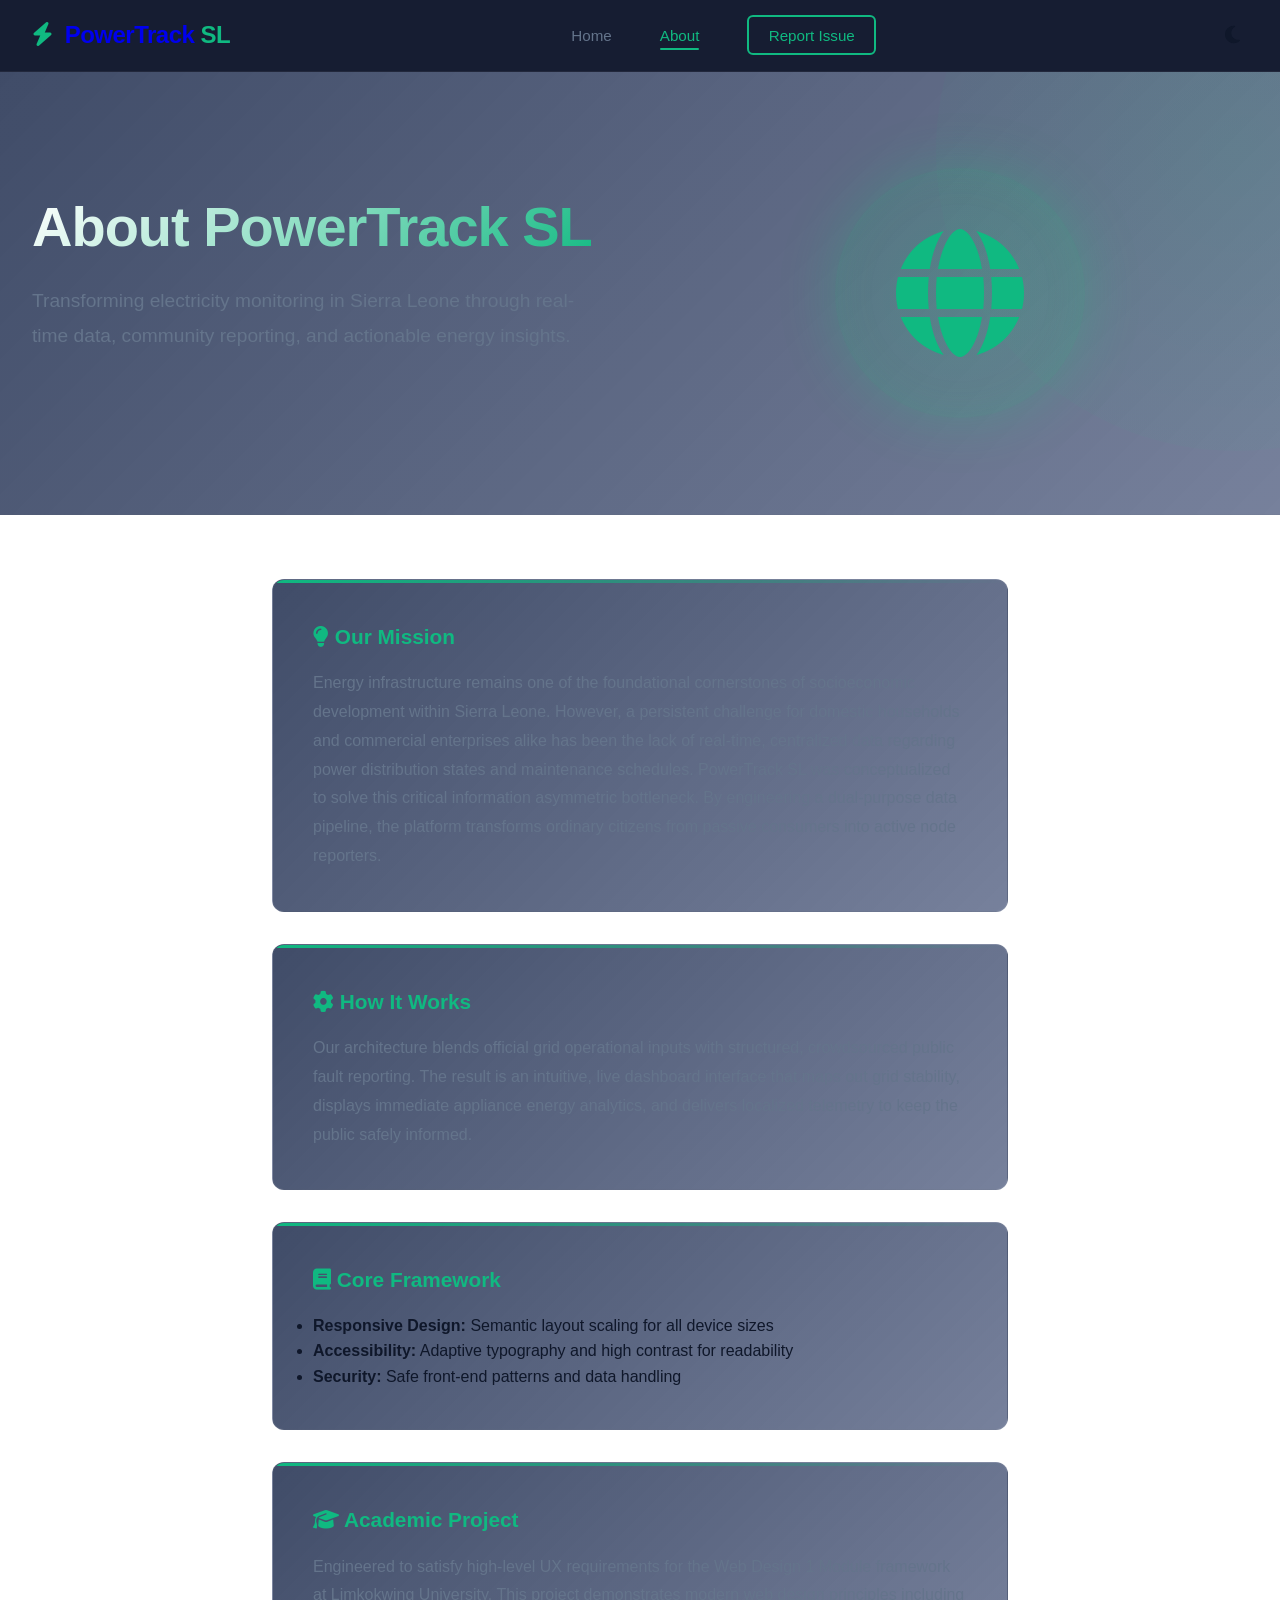
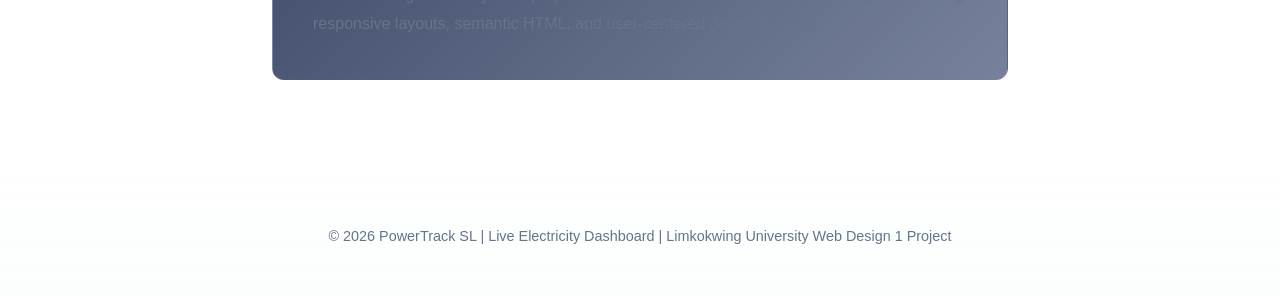
==== commit 1754e402: "tussy modification" ====
--- a/about.html
+++ b/about.html
@@ -1,189 +1,80 @@
-<!DOCTYPE html>
-<html lang="en">
-<head>
-    <meta charset="UTF-8">
-    <meta name="viewport" content="width=device-width, initial-scale=1.0">
-    <title>About Us - PowerTrack SL</title>
-
-    <link rel="stylesheet" href="style.css">
-</head>
-<body>
-
-    <!-- Navbar -->
-    <nav class="navbar">
-
-        <h1 class="logo">⚡ PowerTrack SL</h1>
-
-        <!-- Theme Button -->
-        <button id="themeBtn" class="theme-btn">
-            🌙
-        </button>
-
-        <!-- Mobile Menu -->
-        <div class="menu-toggle" id="menuToggle">
-            ☰
-        </div>
-
-        <ul class="nav-links" id="navLinks">
-
-            <li><a href="index.html">Home</a></li>
-
-            <li><a href="about.html">About</a></li>
-
-            <li><a href="outage-report.html">Report</a></li>
-
-            <li><a href="updates.html">Updates</a></li>
-
-            <li><a href="contact.html">Contact</a></li>
-
-        </ul>
-
-    </nav>
-
-    <!-- Alert Bar -->
-    <div class="alert-bar">
-
-        <marquee behavior="scroll" direction="left">
-
-            ⚠️ Scheduled maintenance in Freetown tonight from 8PM - 11PM |
-            ⚡ Power restored in Bo district |
-            🔧 Transformer repairs ongoing in Kenema |
-            🚨 Report outages immediately using PowerTrack SL
-
-        </marquee>
-
-    </div>
-
-    <!-- Hero Section -->
-    <section class="hero">
-
-        <h2>About PowerTrack SL</h2>
-        <p>
-            Smart electricity monitoring and outage reporting
-            platform for Sierra Leone.
-        </p>
-
-    </section>
-
-    <!-- About Section -->
-    <section class="about-container">
-
-        <div class="contact-info">
-
-           <img src="images/istockphoto-2.jpg"
-            alt="Support Team">
-        </div>
-
-        <div class="about-content">
-
-            <h2>Who We Are</h2>
-
-            <p>
-                PowerTrack SL is a digital platform designed to help
-                communities across Sierra Leone report electricity
-                outages and receive real-time updates about power
-                restoration and maintenance.
-            </p>
-
-            <h3>Our Vision</h3>
-
-            <p>
-                To become Sierra Leone's leading digital platform
-                for electricity monitoring, outage reporting,
-                and public energy awareness.
-            </p>
-
-            <h3>Our Mission</h3>
-
-            <p>
-              To provide citizens with a reliable and easy-to-use
-              platform for reporting electricity issues and
-              receiving real-time updates.
-            </p>
-
-            <h3>Our Objectives</h3>
-
-
-            <h3>Benefits of PowerTrack SL</h3>
-
-            <ul>
-
-                <li>✅ Faster outage reporting</li>
-
-                <li>✅ Better communication with communities</li>
-
-                <li>✅ Real-time maintenance updates</li>
-
-                <li>✅ Improved public awareness</li>
-
-            </ul>
-         
-
-        </div>
-
-    </section>
-
-    <!-- Footer -->
-    <footer class="footer">
-
-        <div class="footer-content">
-
-            <div class="footer-section">
-
-                <h3>⚡ PowerTrack SL</h3>
-
-                <p>
-                    Powering Sierra Leone with smart outage
-                    reporting and electricity updates.
-                </p>
-
-            </div>
-
-            <div class="footer-section">
-
-                <h3>Quick Links</h3>
-
-                <ul>
-
-                    <li><a href="index.html">Home</a></li>
-
-                    <li><a href="about.html">About</a></li>
-
-                    <li><a href="outage-report.html">Report</a></li>
-
-                    <li><a href="updates.html">Updates</a></li>
-
-                    <li><a href="contact.html">Contact</a></li>
-
-                </ul>
-
-            </div>
-
-            <div class="footer-section">
-
-                <h3>Contact</h3>
-
-                <p>Email: support@powertracksl.com</p>
-
-                <p>Phone: +232 76 123456</p>
-
-                <p>Freetown, Sierra Leone</p>
-
-            </div>
-
-        </div>
-
-        <div class="footer-bottom">
-
-            <p>
-                © 2026 PowerTrack SL | All Rights Reserved
-            </p>
-
-        </div>
-
-    </footer>
-
-    <script src="script.js"></script>
-
-</body>
-</html>
+<!DOCTYPE html>
+<html lang="en">
+<head>
+    <meta charset="UTF-8">
+    <meta name="viewport" content="width=device-width, initial-scale=1.0">
+    <title>About Us - PowerTrack SL</title>
+    <link rel="stylesheet" href="style.css">
+    <link rel="stylesheet" href="https://cdnjs.cloudflare.com/ajax/libs/font-awesome/6.4.0/css/all.min.css">
+</head>
+<body>
+
+    <header class="navbar">
+        <div class="nav-container">
+            <a href="index.html" class="logo"><i class="fa-solid fa-bolt"></i> PowerTrack <span>SL</span></a>
+            <nav>
+                <ul class="nav-links" id="navLinks">
+                    <li><a href="index.html">Home</a></li>
+                    <li><a href="about.html" class="active">About</a></li>
+                    <li><a href="report.html" class="btn-nav">Report Issue</a></li>
+                </ul>
+            </nav>
+            <div class="nav-actions">
+                <button class="theme-toggle" id="themeToggle" aria-label="Toggle theme">
+                    <i class="fa-solid fa-moon"></i>
+                </button>
+                <button class="menu-toggle" id="menuToggle" aria-label="Toggle menu">
+                    <i class="fa-solid fa-bars"></i>
+                </button>
+            </div>
+        </div>
+    </header>
+
+    <section class="hero-section">
+        <div class="hero-container">
+            <div class="hero-content">
+                <h1>About PowerTrack SL</h1>
+                <p class="hero-subtitle">Transforming electricity monitoring in Sierra Leone through real-time data, community reporting, and actionable energy insights.</p>
+            </div>
+            <div class="hero-visual">
+                <div class="hero-icon"><i class="fa-solid fa-globe"></i></div>
+            </div>
+        </div>
+    </section>
+
+    <main class="page-container">
+        <div class="about-card-stack">
+            <div class="about-info-card">
+                <h3><i class="fa-solid fa-lightbulb"></i> Our Mission</h3>
+                <p>Energy infrastructure remains one of the foundational cornerstones of socioeconomic development within Sierra Leone. However, a persistent challenge for domestic households and commercial enterprises alike has been the lack of real-time, centralized data regarding power distribution states and maintenance schedules.
+
+                PowerTrack SL was conceptualized to solve this critical information asymmetric bottleneck. By engineering a dual-purpose data pipeline, the platform transforms ordinary citizens from passive consumers into active node reporters.</p>
+            </div>
+            
+            <div class="about-info-card">
+                <h3><i class="fa-solid fa-gear"></i> How It Works</h3>
+                <p>Our architecture blends official grid operational inputs with structured, crowdsourced public fault reporting. The result is an intuitive, live dashboard interface that maps out grid stability, displays immediate appliance energy analytics, and delivers localized telemetry to keep the public safely informed.</p>
+            </div>
+            
+            <div class="about-info-card">
+                <h3><i class="fa-solid fa-book"></i> Core Framework</h3>
+                <ul class="professional-list">
+                    <li><strong>Responsive Design:</strong> Semantic layout scaling for all device sizes</li>
+                    <li><strong>Accessibility:</strong> Adaptive typography and high contrast for readability</li>
+                    <li><strong>Security:</strong> Safe front-end patterns and data handling</li>
+                </ul>
+            </div>
+            
+            <div class="about-info-card">
+                <h3><i class="fa-solid fa-graduation-cap"></i> Academic Project</h3>
+                <p>Engineered to satisfy high-level UX requirements for the Web Design 1 Module framework at Limkokwing University. This project demonstrates modern web design principles including responsive layouts, semantic HTML, and user-centered design thinking.</p>
+            </div>
+        </div>
+    </main>
+
+    <footer class="main-footer">
+        <p>&copy; 2026 PowerTrack SL | Live Electricity Dashboard | Limkokwing University Web Design 1 Project</p>
+    </footer>
+
+</body>
+</html>
--- a/style.css
+++ b/style.css
@@ -1,632 +1,1038 @@
-/* Reset */
-*{
-    margin: 0;
-    padding: 0;
-    box-sizing: border-box;
-}
-
-/* Body */
-body{
-    font-family: Arial, sans-serif;
-    background-color: #f4f4f4;
-    color: #333;
-}
-
-/* Navbar */
-.navbar{
-    background-color: #0d1b2a;
-    color: white;
-    display: flex;
-    justify-content: space-between;
-    align-items: center;
-    padding: 20px 8%;
-}
-
-.logo{
-    font-size: 28px;
-}
-
-.nav-links{
-    display: flex;
-    list-style: none;
-}
-
-.nav-links li{
-    margin-left: 20px;
-}
-
-.nav-links a{
-    text-decoration: none;
-    color: white;
-    font-weight: bold;
-    transition: 0.3s;
-}
-
-.nav-links a:hover{
-    color: #ffd60a;
-}
-
-/* Hero Section */
-.hero{
-    background: linear-gradient(rgba(0,0,0,0.6),
-    rgba(0,0,0,0.6)),
-    url("images/power-bg.jpg");
-
-    background-size: cover;
-    background-position: center;
-
-    color: white;
-    text-align: center;
-
-    padding: 100px 20px;
-}
-
-.hero h2{
-    font-size: 48px;
-    margin-bottom: 15px;
-}
-
-.hero p{
-    font-size: 18px;
-}
-
-/* Report Form Section */
-.report-section{
-    width: 90%;
-    max-width: 700px;
-
-    background: white;
-
-    margin: 50px auto;
-    padding: 30px;
-
-    border-radius: 12px;
-
-    box-shadow: 0 4px 10px rgba(0,0,0,0.1);
-}
-
-/* Form Groups */
-.form-group{
-    margin-bottom: 20px;
-}
-
-.form-group label{
-    display: block;
-    margin-bottom: 8px;
-    font-weight: bold;
-}
-
-.form-group input,
-.form-group select,
-.form-group textarea{
-
-    width: 100%;
-    padding: 12px;
-
-    border: 1px solid #ccc;
-    border-radius: 6px;
-
-    font-size: 16px;
-}
-
-/* Button */
-.btn{
-    width: 100%;
-
-    background-color: #0d1b2a;
-    color: white;
-
-    border: none;
-
-    padding: 15px;
-
-    font-size: 18px;
-    font-weight: bold;
-
-    border-radius: 6px;
-
-    cursor: pointer;
-
-    transition: 0.3s;
-}
-
-.btn:hover{
-    background-color: #ffd60a;
-    color: black;
-}
-
-/* Responsive */
-@media(max-width: 768px){
-
-    .navbar{
-        flex-direction: column;
-        text-align: center;
-    }
-
-    .nav-links{
-        margin-top: 15px;
-        flex-direction: column;
-    }
-
-    .nav-links li{
-        margin: 10px 0;
-    }
-
-    .hero h2{
-        font-size: 32px;
-    }
-
-}
-
-/* Updates Page */
-
-.updates-container{
-    width: 90%;
-    max-width: 1200px;
-
-    margin: 50px auto;
-
-    display: grid;
-    grid-template-columns: repeat(auto-fit, minmax(250px, 1fr));
-
-    gap: 25px;
-}
-
-.update-card{
-    background: white;
-
-    padding: 25px;
-
-    border-radius: 12px;
-
-    box-shadow: 0 4px 10px rgba(0,0,0,0.1);
-
-    transition: 0.3s;
-}
-
-.update-card:hover{
-    transform: translateY(-5px);
-}
-
-.update-card h3{
-    margin-bottom: 15px;
-    color: #0d1b2a;
-}
-
-.update-card p{
-    margin-bottom: 15px;
-    line-height: 1.6;
-}
-
-/* Status Tags */
-
-.status{
-    padding: 8px 15px;
-
-    border-radius: 20px;
-
-    color: white;
-
-    font-size: 14px;
-    font-weight: bold;
-}
-
-.outage{
-    background: red;
-}
-
-.restored{
-    background: green;
-}
-
-.maintenance{
-    background: orange;
-}
-
-/* Contact Page */
-
-.contact-container{
-    width: 90%;
-    max-width: 1100px;
-
-    margin: 50px auto;
-
-    display: grid;
-    grid-template-columns: repeat(auto-fit, minmax(300px, 1fr));
-
-    gap: 30px;
-}
-
-.contact-info,
-.contact-form{
-
-    background: white;
-
-    padding: 30px;
-
-    border-radius: 12px;
-
-    box-shadow: 0 4px 10px rgba(0,0,0,0.1);
-}
-
-.contact-info h3{
-    margin-bottom: 20px;
-    color: #0d1b2a;
-}
-
-.contact-info p{
-    margin-bottom: 15px;
-    line-height: 1.7;
-}
-
-
-/* =========================
-   Mobile Navigation
-========================= */
-
-.menu-toggle{
-    display: none;
-
-    font-size: 30px;
-    cursor: pointer;
-
-    color: white;
-}
-
-/* Mobile Responsive */
-
-@media(max-width: 768px){
-
-    .menu-toggle{
-        display: block;
-    }
-
-    .nav-links{
-        display: none;
-
-        flex-direction: column;
-
-        width: 100%;
-
-        background-color: #0d1b2a;
-
-        position: absolute;
-
-        top: 80px;
-        left: 0;
-
-        padding: 20px 0;
-    }
-
-    .nav-links.active{
-        display: flex;
-    }
-
-    .nav-links li{
-        margin: 15px 0;
-        text-align: center;
-    }
-
-}
-
-
-/* =========================
-   Dark Mode
-========================= */
-
-.theme-btn{
-
-    background: #ffd60a;
-    color: black;
-
-    border: none;
-
-    padding: 10px 15px;
-
-    border-radius: 6px;
-
-    cursor: pointer;
-
-    font-size: 18px;
-    font-weight: bold;
-
-    margin-left: 20px;
-}
-
-/* Dark Theme */
-
-.dark-mode{
-    background-color: #121212;
-    color: white;
-}
-
-.dark-mode .report-section,
-.dark-mode .update-card,
-.dark-mode .contact-info,
-.dark-mode .contact-form{
-
-    background-color: #1e1e1e;
-    color: white;
-}
-
-.dark-mode .form-group input,
-.dark-mode .form-group textarea,
-.dark-mode .form-group select{
-
-    background-color: #2c2c2c;
-    color: white;
-
-    border: 1px solid #555;
-}
-
-
-/* =========================
-   Live Alert Bar
-========================= */
-
-.alert-bar{
-
-    background: #ffd60a;
-
-    color: black;
-
-    padding: 12px;
-
-    font-weight: bold;
-
-    font-size: 16px;
-}
-
-.alert-bar marquee{
-    width: 100%;
-}
-
-
-/* =========================
-   About Page
-========================= */
-
-.about-container{
-
-    width: 90%;
-    max-width: 1200px;
-
-    margin: 60px auto;
-
-    display: grid;
-
-    grid-template-columns:
-    repeat(auto-fit, minmax(300px, 1fr));
-
-    gap: 40px;
-
-    align-items: center;
-}
-
-.about-image img{
-
-    width: 100%;
-
-    border-radius: 12px;
-
-    box-shadow: 0 4px 10px rgba(0,0,0,0.1);
-}
-
-.about-content h2{
-
-    margin-bottom: 20px;
-
-    color: #0d1b2a;
-}
-
-.about-content p{
-
-    margin-bottom: 20px;
-
-    line-height: 1.8;
-}
-
-.about-content h3{
-
-    margin-bottom: 15px;
-}
-
-.about-content ul{
-
-    list-style: none;
-}
-
-.about-content ul li{
-
-    margin-bottom: 12px;
-
-    font-size: 17px;
-}
-
-/* Dark Mode */
-
-.dark-mode .about-content h2{
-    color: #ffd60a;
-}
-
-/* Services Section */
-
-.services{
-
-    width: 90%;
-    max-width: 1200px;
-
-    margin: 60px auto;
-
-    text-align: center;
-}
-
-.services h2{
-
-    margin-bottom: 30px;
-}
-
-.service-container{
-
-    display: grid;
-
-    grid-template-columns:
-    repeat(auto-fit,minmax(250px,1fr));
-
-    gap: 25px;
-}
-
-.service-card{
-
-    background: white;
-
-    padding: 30px;
-
-    border-radius: 12px;
-
-    box-shadow: 0 4px 10px rgba(0,0,0,0.1);
-
-    transition: 0.3s;
-}
-
-.service-card:hover{
-
-    transform: translateY(-5px);
-}
-
-.dark-mode .service-card{
-
-    background: #1e1e1e;
-}
-
-/* Why Us Section */
-
-.why-us{
-    width: 90%;
-    max-width: 1200px;
-    margin: 60px auto;
-    text-align: center;
-}
-
-.why-us h2{
-    margin-bottom: 30px;
-}
-
-.why-container{
-    display: grid;
-    grid-template-columns: repeat(auto-fit,minmax(250px,1fr));
-    gap: 25px;
-}
-
-.why-card{
-    background: white;
-    padding: 30px;
-    border-radius: 12px;
-    box-shadow: 0 4px 10px rgba(0,0,0,0.1);
-}
-
-.dark-mode .why-card{
-    background: #1e1e1e;
-}
-
-
-.status{
-
-    display: inline-block;
-
-    padding: 8px 15px;
-
-    border-radius: 20px;
-
-    font-size: 14px;
-
-    font-weight: bold;
-
-    margin-top: 10px;
-}
-
-.outage{
-    background: #ff4d4d;
-    color: white;
-}
-
-.restored{
-    background: #28a745;
-    color: white;
-}
-
-.maintenance{
-    background: #ff9800;
-    color: white;
-}
-
-
-/* =========================
-   Footer
-========================= */
-
-.footer{
-
-    background-color: #0d1b2a;
-    color: white;
-
-    margin-top: 50px;
-}
-
-.footer-content{
-
-    width: 90%;
-    max-width: 1200px;
-
-    margin: auto;
-
-    display: grid;
-
-    grid-template-columns:
-    repeat(auto-fit, minmax(250px, 1fr));
-
-    gap: 30px;
-
-    padding: 50px 20px;
-}
-
-.footer-section h3{
-    margin-bottom: 15px;
-}
-
-.footer-section p{
-    line-height: 1.7;
-}
-
-.footer-section ul{
-    list-style: none;
-}
-
-.footer-section ul li{
-    margin-bottom: 10px;
-}
-
-.footer-section ul li a{
-
-    color: white;
-    text-decoration: none;
-
-    transition: 0.3s;
-}
-
-.footer-section ul li a:hover{
-    color: #ffd60a;
-}
-
-.footer-bottom{
-
-    text-align: center;
-
-    padding: 20px;
-
-    border-top: 1px solid rgba(255,255,255,0.2);
-}
-
-
-
-
+/* --- Core Theme Settings --- */
+:root {
+    /* Light Mode Colors */
+    --bg-dark: #ffffff;
+    --bg-surface: #f8fafc;
+    --bg-card: #e2e8f0;
+    --text-main: #0f172a;
+    --text-muted: #64748b;
+    --electric-green: #10b981;
+    --alert-amber: #f59e0b;
+    --alert-red: #ef4444;
+    --font-stack: -apple-system, BlinkMacSystemFont, 'Segoe UI', Roboto, 'Helvetica Neue', Arial, sans-serif;
+    --transition-smooth: all 0.3s cubic-bezier(0.4, 0, 0.2, 1);
+}
+
+/* Dark Mode Colors */
+.dark-mode {
+    --bg-dark: #0a1128;
+    --bg-surface: #101f42;
+    --bg-card: #1c2d5a;
+    --text-main: #f4f6fa;
+    --text-muted: #8fa0c4;
+    --electric-green: #00e676;
+    --alert-amber: #ff9100;
+    --alert-red: #ff3d00;
+}
+
+/* --- Base Setup --- */
+* {
+    margin: 0;
+    padding: 0;
+    box-sizing: border-box;
+}
+
+html, body {
+    background-color: var(--bg-dark);
+    color: var(--text-main);
+    font-family: var(--font-stack);
+    line-height: 1.6;
+    scroll-behavior: smooth;
+}
+
+body {
+    -webkit-font-smoothing: antialiased;
+    -moz-osx-font-smoothing: grayscale;
+}
+
+/* --- Header & Navigation Bar --- */
+.navbar {
+    background-color: var(--bg-dark);
+    border-bottom: 1px solid rgba(255, 255, 255, 0.05);
+    padding: 1rem 2rem;
+    position: sticky;
+    top: 0;
+    z-index: 1000;
+    backdrop-filter: blur(10px);
+    background-color: rgba(10, 17, 40, 0.95);
+}
+
+.nav-container {
+    max-width: 1400px;
+    margin: 0 auto;
+    display: flex;
+    justify-content: space-between;
+    align-items: center;
+}
+
+.logo {
+    font-size: 1.5rem;
+    font-weight: 800;
+    text-decoration: none;
+    letter-spacing: -0.5px;
+    transition: var(--transition-smooth);
+}
+
+.logo i { 
+    color: var(--electric-green); 
+    margin-right: 6px;
+}
+
+.logo span { 
+    color: var(--electric-green); 
+    font-weight: 800;
+}
+
+.logo:hover {
+    transform: scale(1.05);
+}
+
+.nav-links {
+    list-style: none;
+    display: flex;
+    align-items: center;
+    gap: 3rem;
+}
+
+.nav-links a {
+    text-decoration: none;
+    color: var(--text-muted);
+    font-weight: 500;
+    font-size: 0.95rem;
+    transition: var(--transition-smooth);
+    position: relative;
+}
+
+.nav-links a:hover, 
+.nav-links a.active {
+    color: var(--electric-green);
+}
+
+.nav-links a.active::after {
+    content: '';
+    position: absolute;
+    bottom: -6px;
+    left: 0;
+    right: 0;
+    height: 2px;
+    background-color: var(--electric-green);
+    border-radius: 1px;
+}
+
+/* Nav Actions Container (Theme Toggle + Menu Toggle) */
+.nav-actions {
+    display: flex;
+    align-items: center;
+    gap: 1rem;
+}
+
+.theme-toggle, .menu-toggle {
+    background: transparent;
+    border: none;
+    color: var(--text-main);
+    font-size: 1.25rem;
+    cursor: pointer;
+    padding: 0.5rem;
+    border-radius: 8px;
+    transition: var(--transition-smooth);
+}
+
+.theme-toggle:hover, .menu-toggle:hover {
+    background: rgba(0, 230, 118, 0.1);
+    color: var(--electric-green);
+}
+
+.menu-toggle {
+    display: none; /* Hidden on desktop */
+}
+
+.btn-nav {
+    border: 2px solid var(--electric-green);
+    padding: 0.6rem 1.2rem;
+    border-radius: 6px;
+    color: var(--electric-green) !important;
+    font-weight: 600;
+    cursor: pointer;
+    transition: var(--transition-smooth);
+    background-color: transparent;
+}
+
+.btn-nav:hover {
+    background-color: rgba(0, 230, 118, 0.1);
+    transform: translateY(-2px);
+}
+
+/* --- Hero Section --- */
+.hero-section {
+    background: linear-gradient(135deg, rgba(16, 31, 66, 0.8) 0%, rgba(28, 45, 90, 0.6) 100%);
+    border-bottom: 1px solid rgba(255, 255, 255, 0.08);
+    padding: 6rem 2rem;
+    position: relative;
+    overflow: hidden;
+}
+
+.hero-section::before {
+    content: '';
+    position: absolute;
+    top: -50%;
+    right: -20%;
+    width: 600px;
+    height: 600px;
+    background: radial-gradient(circle, rgba(0, 230, 118, 0.08), transparent);
+    border-radius: 50%;
+    z-index: 0;
+}
+
+.hero-container {
+    max-width: 1400px;
+    margin: 0 auto;
+    display: grid;
+    grid-template-columns: 1fr 1fr;
+    gap: 4rem;
+    align-items: center;
+    position: relative;
+    z-index: 1;
+}
+
+.hero-content h1 {
+    font-size: 3.5rem;
+    font-weight: 900;
+    margin-bottom: 1.5rem;
+    letter-spacing: -1px;
+    line-height: 1.2;
+    background: linear-gradient(135deg, #ffffff 0%, var(--electric-green) 100%);
+    -webkit-background-clip: text;
+    -webkit-text-fill-color: transparent;
+    background-clip: text;
+}
+
+.hero-subtitle {
+    font-size: 1.2rem;
+    color: var(--text-muted);
+    margin-bottom: 2.5rem;
+    line-height: 1.8;
+}
+
+.hero-ctas {
+    display: flex;
+    gap: 1.5rem;
+    align-items: center;
+}
+
+.btn-hero {
+    display: inline-block;
+    padding: 1.2rem 2rem;
+    border-radius: 8px;
+    font-weight: 700;
+    text-decoration: none;
+    transition: var(--transition-smooth);
+    font-size: 1rem;
+    letter-spacing: 0.5px;
+    border: 2px solid transparent;
+}
+
+.btn-hero.primary {
+    background: linear-gradient(135deg, var(--electric-green) 0%, #00c853 100%);
+    color: var(--bg-dark);
+    box-shadow: 0 8px 25px rgba(0, 230, 118, 0.3);
+}
+
+.btn-hero.primary:hover {
+    transform: translateY(-4px);
+    box-shadow: 0 12px 40px rgba(0, 230, 118, 0.4);
+}
+
+.btn-hero.secondary {
+    background: transparent;
+    color: var(--electric-green);
+    border: 2px solid var(--electric-green);
+}
+
+.btn-hero.secondary:hover {
+    background-color: rgba(0, 230, 118, 0.1);
+    transform: translateY(-4px);
+}
+
+.hero-visual {
+    display: flex;
+    justify-content: center;
+    align-items: center;
+}
+
+.hero-icon {
+    font-size: 8rem;
+    color: var(--electric-green);
+    display: flex;
+    align-items: center;
+    justify-content: center;
+    width: 250px;
+    height: 250px;
+    background: radial-gradient(circle, rgba(0, 230, 118, 0.15), rgba(0, 230, 118, 0.05));
+    border-radius: 50%;
+    box-shadow: 0 0 60px rgba(0, 230, 118, 0.2), inset 0 0 40px rgba(0, 230, 118, 0.1);
+    animation: pulse-icon 3s ease-in-out infinite;
+}
+
+@keyframes pulse-icon {
+    0%, 100% {
+        box-shadow: 0 0 60px rgba(0, 230, 118, 0.2), inset 0 0 40px rgba(0, 230, 118, 0.1);
+        transform: scale(1);
+    }
+    50% {
+        box-shadow: 0 0 80px rgba(0, 230, 118, 0.3), inset 0 0 50px rgba(0, 230, 118, 0.15);
+        transform: scale(1.02);
+    }
+}
+
+/* --- Main Dashboard Container Setup --- */
+.dashboard-wrapper {
+    max-width: 1400px;
+    margin: 0 auto;
+    padding: 4rem 2rem;
+    display: flex;
+    flex-direction: column;
+    gap: 4rem;
+}
+
+.dashboard-card {
+    background: linear-gradient(135deg, rgba(16, 31, 66, 0.9) 0%, rgba(28, 45, 90, 0.7) 100%);
+    border-radius: 12px;
+    padding: 2rem;
+    border: 1px solid rgba(255, 255, 255, 0.08);
+    backdrop-filter: blur(10px);
+    box-shadow: 0 8px 32px rgba(0, 0, 0, 0.3);
+    transition: var(--transition-smooth);
+}
+
+.dashboard-card:hover {
+    border-color: rgba(0, 230, 118, 0.2);
+    box-shadow: 0 12px 48px rgba(0, 230, 118, 0.1);
+    transform: translateY(-4px);
+}
+
+.dashboard-card h3 {
+    font-size: 1.25rem;
+    margin-bottom: 1.5rem;
+    color: #ffffff;
+    font-weight: 700;
+    letter-spacing: -0.5px;
+}
+
+/* --- Status Badges --- */
+.status-badge {
+    display: inline-block;
+    padding: 0.5rem 1rem;
+    border-radius: 6px;
+    font-size: 0.85rem;
+    font-weight: 600;
+    margin-top: 1rem;
+    transition: var(--transition-smooth);
+}
+
+.status-badge.outage {
+    background-color: rgba(255, 61, 0, 0.15);
+    color: #ff3d00;
+    border: 1px solid rgba(255, 61, 0, 0.3);
+}
+
+.status-badge.restored {
+    background-color: rgba(0, 230, 118, 0.15);
+    color: var(--electric-green);
+    border: 1px solid rgba(0, 230, 118, 0.3);
+}
+
+.status-badge.maintenance {
+    background-color: rgba(255, 145, 0, 0.15);
+    color: #ff9100;
+    border: 1px solid rgba(255, 145, 0, 0.3);
+}
+
+/* --- Grid Systems --- */
+.metrics-grid {
+    display: grid;
+    grid-template-columns: repeat(auto-fit, minmax(300px, 1fr));
+    gap: 2rem;
+}
+
+.workspace-grid {
+    display: grid;
+    grid-template-columns: 2fr 1fr;
+    gap: 2rem;
+}
+
+.right-column-split {
+    display: flex;
+    flex-direction: column;
+    gap: 2rem;
+}
+
+/* --- Card Variant 1: Status Circle Component --- */
+.status-circle-container {
+    display: flex;
+    justify-content: center;
+    align-items: center;
+    height: 180px;
+}
+
+.status-circle {
+    width: 140px;
+    height: 140px;
+    border-radius: 50%;
+    display: flex;
+    align-items: center;
+    justify-content: center;
+    font-weight: 700;
+    font-size: 1.4rem;
+    transition: var(--transition-smooth);
+}
+
+.status-circle.stable {
+    background: radial-gradient(circle at 30% 30%, rgba(0, 230, 118, 0.15), rgba(0, 230, 118, 0.05));
+    border: 3px solid var(--electric-green);
+    color: var(--electric-green);
+    box-shadow: 0 0 30px rgba(0, 230, 118, 0.3), inset 0 0 20px rgba(0, 230, 118, 0.1);
+}
+
+.status-circle.stable:hover {
+    box-shadow: 0 0 50px rgba(0, 230, 118, 0.4), inset 0 0 20px rgba(0, 230, 118, 0.1);
+    transform: scale(1.05);
+}
+
+/* --- Card Variant 2: Pure CSS Pie Chart --- */
+.pie-chart-container {
+    display: flex;
+    align-items: center;
+    justify-content: space-around;
+    gap: 2rem;
+}
+
+.css-pie-chart {
+    position: relative;
+    width: 130px;
+    height: 130px;
+    border-radius: 50%;
+    /* Gradient values set to map segments visually matching mockup color layouts */
+    background: conic-gradient(
+        var(--electric-green) 0% 35%,
+        var(--alert-amber) 35% 65%,
+        #4d73df 65% 100%
+    );
+}
+
+.pie-slice {
+    position: absolute;
+    color: #ffffff;
+    font-weight: 700;
+    font-size: 0.8rem;
+}
+
+/* Fine-tune absolute percentages overlays placement inside code architecture */
+.slice-lighting { top: 20%; right: 20%; }
+.slice-fridge { bottom: 15%; left: 45%; }
+.slice-tv { top: 40%; left: 15%; }
+
+.chart-legend {
+    display: flex;
+    flex-direction: column;
+    gap: 0.5rem;
+}
+
+.legend-item {
+    font-size: 0.85rem;
+    color: var(--text-muted);
+    display: flex;
+    align-items: center;
+    gap: 0.5rem;
+}
+
+.legend-item .dot {
+    width: 10px;
+    height: 10px;
+    border-radius: 2px;
+}
+.dot.lighting { background-color: var(--electric-green); }
+.dot.fridge { background-color: var(--alert-amber); }
+.dot.tv { background-color: #4d73df; }
+
+/* --- Card Variant 3: Today's Stats Layout --- */
+.stats-list {
+    display: flex;
+    flex-direction: column;
+    justify-content: center;
+    gap: 1rem;
+    height: 130px;
+}
+
+.stat-line {
+    display: flex;
+    justify-content: space-between;
+    border-bottom: 1px solid rgba(255, 255, 255, 0.05);
+    padding-bottom: 0.3rem;
+}
+
+.stat-label {
+    color: var(--text-muted);
+    font-size: 0.9rem;
+}
+
+.stat-number {
+    font-weight: 700;
+    color: #ffffff;
+}
+
+/* --- Card Variant 4: Live Feed Log Updates --- */
+.feed-container {
+    display: flex;
+    flex-direction: column;
+    gap: 1rem;
+}
+
+.feed-item {
+    background: linear-gradient(135deg, rgba(28, 45, 90, 0.8), rgba(28, 45, 90, 0.5));
+    padding: 1.2rem;
+    border-radius: 8px;
+    border-left: 4px solid transparent;
+    transition: var(--transition-smooth);
+    position: relative;
+}
+
+.feed-item:hover {
+    transform: translateX(6px);
+    background: linear-gradient(135deg, rgba(28, 45, 90, 1), rgba(28, 45, 90, 0.7));
+}
+
+.feed-meta {
+    display: block;
+    font-size: 0.8rem;
+    color: var(--text-muted);
+    margin-bottom: 0.5rem;
+    font-weight: 500;
+}
+
+.feed-item p {
+    color: var(--text-main);
+    font-size: 0.95rem;
+    line-height: 1.5;
+}
+
+.feed-item.alert { border-left-color: var(--alert-amber); }
+.feed-item.stable { border-left-color: var(--electric-green); }
+
+/* --- Card Variant 5: Emergency Contacts --- */
+.mini-contact-list {
+    display: flex;
+    flex-direction: column;
+    gap: 0.8rem;
+}
+
+.contact-row {
+    display: flex;
+    justify-content: space-between;
+    align-items: center;
+    background: linear-gradient(135deg, rgba(28, 45, 90, 0.6), rgba(28, 45, 90, 0.3));
+    padding: 1rem 1.2rem;
+    border-radius: 8px;
+    font-size: 0.95rem;
+    border: 1px solid rgba(255, 255, 255, 0.06);
+    transition: var(--transition-smooth);
+}
+
+.contact-row:hover {
+    background: linear-gradient(135deg, rgba(28, 45, 90, 0.8), rgba(28, 45, 90, 0.5));
+    border-color: rgba(0, 230, 118, 0.2);
+    transform: translateX(4px);
+}
+
+.contact-row span { 
+    color: var(--text-muted);
+    font-weight: 500;
+}
+
+.contact-row strong { 
+    color: var(--electric-green);
+    font-weight: 700;
+    font-family: 'Courier New', monospace;
+}
+
+/* --- Standalone Core Interaction Actions --- */
+.action-link-card p {
+    font-size: 0.85rem;
+    color: var(--text-muted);
+    margin-bottom: 1.2rem;
+}
+
+.btn-primary-block {
+    display: block;
+    text-align: center;
+    background: linear-gradient(135deg, var(--electric-green) 0%, #00c853 100%);
+    color: var(--bg-dark);
+    padding: 1.1rem 1.5rem;
+    border-radius: 8px;
+    font-weight: 700;
+    text-decoration: none;
+    transition: var(--transition-smooth);
+    border: none;
+    cursor: pointer;
+    font-size: 1rem;
+    letter-spacing: 0.5px;
+    box-shadow: 0 4px 15px rgba(0, 230, 118, 0.2);
+}
+
+.btn-primary-block:hover {
+    transform: translateY(-3px);
+    box-shadow: 0 8px 25px rgba(0, 230, 118, 0.3);
+}
+
+.btn-primary-block:active {
+    transform: translateY(-1px);
+}
+
+/* --- Recommendations Component Styles --- */
+.tips-section {
+    margin-top: 3rem;
+    padding: 3rem 2rem;
+    background: linear-gradient(135deg, rgba(16, 31, 66, 0.5) 0%, rgba(28, 45, 90, 0.3) 100%);
+    border-radius: 12px;
+    border: 1px solid rgba(255, 255, 255, 0.05);
+}
+
+.section-header {
+    margin-bottom: 2.5rem;
+    text-align: center;
+}
+
+.section-header h3 { 
+    margin-bottom: 0.8rem; 
+    font-size: 2rem;
+    font-weight: 800;
+    letter-spacing: -0.5px;
+}
+
+.section-header p { 
+    color: var(--text-muted); 
+    font-size: 1.05rem;
+    line-height: 1.6;
+}
+
+.tips-grid {
+    display: grid;
+    grid-template-columns: repeat(auto-fit, minmax(320px, 1fr));
+    gap: 2rem;
+}
+
+.tip-detail-card {
+    background-color: transparent;
+    padding: 2rem;
+    border-radius: 10px;
+    display: flex;
+    flex-direction: column;
+    gap: 1.2rem;
+    border: 1px solid rgba(255, 255, 255, 0.08);
+    transition: var(--transition-smooth);
+    position: relative;
+    overflow: hidden;
+}
+
+.tip-detail-card::before {
+    content: '';
+    position: absolute;
+    top: 0;
+    left: 0;
+    right: 0;
+    height: 3px;
+    background: linear-gradient(90deg, var(--electric-green), transparent);
+}
+
+.tip-detail-card:hover {
+    border-color: rgba(0, 230, 118, 0.3);
+    background: rgba(0, 230, 118, 0.05);
+    transform: translateY(-6px);
+}
+
+.tip-icon i {
+    font-size: 2rem;
+    color: var(--electric-green);
+    background: linear-gradient(135deg, rgba(0, 230, 118, 0.15), rgba(0, 230, 118, 0.05));
+    padding: 1rem;
+    border-radius: 8px;
+    width: fit-content;
+}
+
+.tip-detail-card h4 { 
+    margin-bottom: 0.5rem; 
+    color: #ffffff;
+    font-size: 1.1rem;
+    font-weight: 700;
+}
+
+.tip-detail-card p { 
+    color: var(--text-muted); 
+    font-size: 0.95rem; 
+    line-height: 1.6;
+}
+
+/* --- Subpage Component Shell Container --- */
+.page-container {
+    max-width: 800px;
+    margin: 4rem auto;
+    padding: 0 2rem;
+}
+
+.form-window-box {
+    background: linear-gradient(135deg, rgba(16, 31, 66, 0.9) 0%, rgba(28, 45, 90, 0.7) 100%);
+    padding: 3rem;
+    border-radius: 12px;
+    border: 1px solid rgba(255, 255, 255, 0.08);
+    box-shadow: 0 12px 48px rgba(0, 0, 0, 0.3);
+}
+
+.form-header-title { 
+    margin-bottom: 2.5rem;
+    text-align: center;
+}
+
+.form-header-title h2 { 
+    font-size: 2rem;
+    font-weight: 800;
+    margin-bottom: 0.8rem;
+    letter-spacing: -0.5px;
+}
+
+.form-header-title h2 i { 
+    color: var(--electric-green); 
+    margin-right: 10px;
+}
+
+.form-header-title p { 
+    color: var(--text-muted); 
+    margin-top: 0.5rem;
+    font-size: 1rem;
+}
+
+.standalone-form {
+    display: flex;
+    flex-direction: column;
+    gap: 1.5rem;
+}
+
+.form-field {
+    display: flex;
+    flex-direction: column;
+    gap: 0.6rem;
+}
+
+.form-field label {
+    font-size: 0.95rem;
+    color: var(--text-main);
+    font-weight: 600;
+}
+
+.form-field input, 
+.form-field select, 
+.form-field textarea {
+    background-color: rgba(28, 45, 90, 0.6);
+    border: 2px solid rgba(255, 255, 255, 0.1);
+    padding: 1rem;
+    border-radius: 8px;
+    color: #ffffff;
+    font-family: inherit;
+    font-size: 1rem;
+    transition: var(--transition-smooth);
+}
+
+.form-field input::placeholder,
+.form-field textarea::placeholder {
+    color: rgba(143, 160, 196, 0.6);
+}
+
+.form-field input:focus, 
+.form-field select:focus, 
+.form-field textarea:focus {
+    outline: none;
+    border-color: var(--electric-green);
+    background-color: rgba(28, 45, 90, 0.8);
+    box-shadow: 0 0 0 3px rgba(0, 230, 118, 0.1);
+}
+
+.btn-submit-green {
+    background: linear-gradient(135deg, var(--electric-green) 0%, #00c853 100%);
+    color: var(--bg-dark);
+    padding: 1.1rem 2rem;
+    border: none;
+    border-radius: 8px;
+    font-weight: 700;
+    cursor: pointer;
+    font-size: 1rem;
+    transition: var(--transition-smooth);
+    letter-spacing: 0.5px;
+    box-shadow: 0 4px 15px rgba(0, 230, 118, 0.2);
+}
+
+.btn-submit-green:hover {
+    transform: translateY(-3px);
+    box-shadow: 0 8px 25px rgba(0, 230, 118, 0.3);
+}
+
+.btn-submit-green:active {
+    transform: translateY(-1px);
+}
+
+/* --- About Page Typography Layouts --- */
+.about-hero-block { 
+    text-align: center; 
+    margin-bottom: 3rem;
+}
+
+.about-hero-block h1 { 
+    font-size: 2.5rem;
+    font-weight: 900;
+    margin-bottom: 1rem;
+    letter-spacing: -0.5px;
+    background: linear-gradient(135deg, #ffffff 0%, var(--electric-green) 100%);
+    -webkit-background-clip: text;
+    -webkit-text-fill-color: transparent;
+    background-clip: text;
+}
+
+.about-hero-block p { 
+    color: var(--text-muted);
+    font-size: 1.1rem;
+    line-height: 1.8;
+}
+
+.about-card-stack { 
+    display: flex; 
+    flex-direction: column; 
+    gap: 2rem;
+}
+
+.about-info-card { 
+    background: linear-gradient(135deg, rgba(16, 31, 66, 0.8) 0%, rgba(28, 45, 90, 0.6) 100%);
+    padding: 2.5rem;
+    border-radius: 12px;
+    border: 1px solid rgba(255, 255, 255, 0.08);
+    transition: var(--transition-smooth);
+    position: relative;
+    overflow: hidden;
+}
+
+.about-info-card::before {
+    content: '';
+    position: absolute;
+    top: 0;
+    left: 0;
+    right: 0;
+    height: 3px;
+    background: linear-gradient(90deg, var(--electric-green), transparent);
+}
+
+.about-info-card:hover {
+    border-color: rgba(0, 230, 118, 0.2);
+    box-shadow: 0 12px 48px rgba(0, 230, 118, 0.1);
+    transform: translateY(-4px);
+}
+
+.about-info-card h3 { 
+    color: var(--electric-green);
+    margin-bottom: 1rem;
+    font-size: 1.3rem;
+    font-weight: 700;
+}
+
+.about-info-card p { 
+    color: var(--text-muted); 
+    font-size: 1rem; 
+    line-height: 1.8;
+}
+
+/* --- Global Footer Section --- */
+.main-footer {
+    text-align: center;
+    padding: 3rem 2rem;
+    color: var(--text-muted);
+    font-size: 0.9rem;
+    border-top: 1px solid rgba(255, 255, 255, 0.05);
+    margin-top: 6rem;
+    background: linear-gradient(180deg, transparent, rgba(0, 230, 118, 0.02));
+}
+
+/* --- Screen Component Responsiveness (Media Queries) --- */
+@media (max-width: 1024px) {
+    .metrics-grid, .workspace-grid {
+        grid-template-columns: 1fr;
+    }
+    .status-circle-container, .stats-list {
+        height: auto;
+    }
+    
+    .section-header h3 {
+        font-size: 1.5rem;
+    }
+    
+    .hero-container {
+        grid-template-columns: 1fr;
+    }
+    
+    .hero-content h1 {
+        font-size: 2.5rem;
+    }
+    
+    .hero-icon {
+        width: 200px;
+        height: 200px;
+        font-size: 6rem;
+    }
+    
+    .nav-links {
+        gap: 1.5rem;
+    }
+}
+
+@media (max-width: 768px) {
+    .dashboard-wrapper {
+        padding: 2rem 1rem;
+        gap: 2rem;
+    }
+    
+    .dashboard-card {
+        padding: 1.5rem;
+    }
+    
+    .hero-section {
+        padding: 3rem 1.5rem;
+    }
+    
+    .hero-content h1 {
+        font-size: 2rem;
+    }
+    
+    .hero-subtitle {
+        font-size: 1rem;
+    }
+    
+    .hero-ctas {
+        flex-direction: column;
+    }
+    
+    .btn-hero {
+        width: 100%;
+        text-align: center;
+    }
+    
+    .hero-icon {
+        width: 150px;
+        height: 150px;
+        font-size: 4rem;
+    }
+    
+    /* Mobile Nav */
+    .menu-toggle {
+        display: block;
+    }
+    
+    .nav-links {
+        position: absolute;
+        top: 100%;
+        left: 0;
+        right: 0;
+        background: var(--bg-dark);
+        flex-direction: column;
+        padding: 1rem 2rem;
+        gap: 1rem;
+        border-bottom: 1px solid rgba(255,255,255,0.05);
+        transform: translateY(-100%);
+        opacity: 0;
+        pointer-events: none;
+        transition: var(--transition-smooth);
+    }
+    
+    .nav-links.active {
+        transform: translateY(0);
+        opacity: 1;
+        pointer-events: auto;
+    }
+    
+    .logo {
+        font-size: 1.2rem;
+    }
+    
+    .tips-section {
+        padding: 2rem 1.5rem;
+    }
+    
+    .section-header h3 {
+        font-size: 1.5rem;
+    }
+    
+    .tips-grid {
+        grid-template-columns: 1fr;
+    }
+}
+
+/* --- Animations and Transitions --- */
+@keyframes fadeInUp {
+    from {
+        opacity: 0;
+        transform: translateY(20px);
+    }
+    to {
+        opacity: 1;
+        transform: translateY(0);
+    }
+}
+
+@keyframes slideInLeft {
+    from {
+        opacity: 0;
+        transform: translateX(-20px);
+    }
+    to {
+        opacity: 1;
+        transform: translateX(0);
+    }
+}
+
+@keyframes glow {
+    0% {
+        box-shadow: 0 0 10px rgba(0, 230, 118, 0.2);
+    }
+    50% {
+        box-shadow: 0 0 20px rgba(0, 230, 118, 0.4);
+    }
+    100% {
+        box-shadow: 0 0 10px rgba(0, 230, 118, 0.2);
+    }
+}
+
+.dashboard-card {
+    animation: fadeInUp 0.6s ease-out;
+}
+
+.hero-content h1 {
+    animation: slideInLeft 0.8s ease-out;
+}
+
+.hero-subtitle {
+    animation: fadeInUp 0.8s ease-out 0.1s both;
+}
+
+.btn-hero, .btn-submit-green {
+    position: relative;
+}
+
+.btn-hero::after, .btn-submit-green::after {
+    content: '';
+    position: absolute;
+    top: 0;
+    left: -100%;
+    width: 100%;
+    height: 100%;
+    background: rgba(255, 255, 255, 0.2);
+    transition: left 0.3s ease;
+    border-radius: inherit;
+}
+
+.btn-hero:hover::after, .btn-submit-green:hover::after {
+    left: 100%;
+}
+}
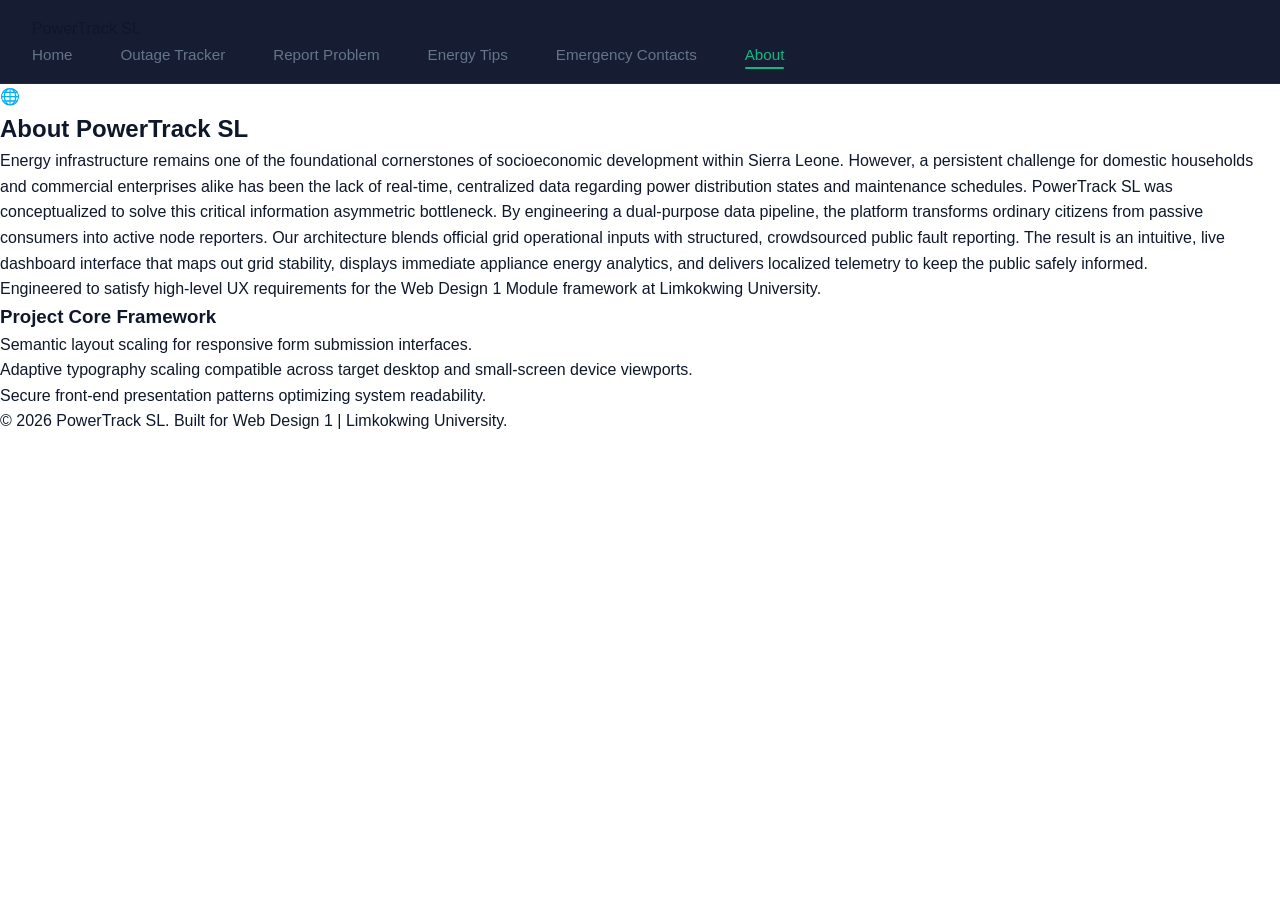
==== commit 43c7ed31: "Add files via upload" ====
--- a/about.html
+++ b/about.html
@@ -5,75 +5,51 @@
     <meta name="viewport" content="width=device-width, initial-scale=1.0">
     <title>About Us - PowerTrack SL</title>
     <link rel="stylesheet" href="style.css">
-    <link rel="stylesheet" href="https://cdnjs.cloudflare.com/ajax/libs/font-awesome/6.4.0/css/all.min.css">
 </head>
 <body>
 
     <header class="navbar">
-        <div class="nav-container">
-            <a href="index.html" class="logo"><i class="fa-solid fa-bolt"></i> PowerTrack <span>SL</span></a>
-            <nav>
-                <ul class="nav-links" id="navLinks">
-                    <li><a href="index.html">Home</a></li>
-                    <li><a href="about.html" class="active">About</a></li>
-                    <li><a href="report.html" class="btn-nav">Report Issue</a></li>
-                </ul>
-            </nav>
-            <div class="nav-actions">
-                <button class="theme-toggle" id="themeToggle" aria-label="Toggle theme">
-                    <i class="fa-solid fa-moon"></i>
-                </button>
-                <button class="menu-toggle" id="menuToggle" aria-label="Toggle menu">
-                    <i class="fa-solid fa-bars"></i>
-                </button>
-            </div>
+        <div class="logo-container">
+            <div class="national-emblem-mock"></div>
+            <span class="logo-text">PowerTrack <span class="highlight">SL</span></span>
         </div>
+        <nav>
+            <ul class="nav-links">
+                <li><a href="index.html">Home</a></li>
+                <li><a href="index.html#outages">Outage Tracker</a></li>
+                <li><a href="index.html#report">Report Problem</a></li>
+                <li><a href="index.html#tips">Energy Tips</a></li>
+                <li><a href="index.html#contacts">Emergency Contacts</a></li>
+                <li><a href="about.html" class="active">About</a></li>
+            </ul>
+        </nav>
     </header>
 
-    <section class="hero-section">
-        <div class="hero-container">
-            <div class="hero-content">
-                <h1>About PowerTrack SL</h1>
-                <p class="hero-subtitle">Transforming electricity monitoring in Sierra Leone through real-time data, community reporting, and actionable energy insights.</p>
+    <main class="about-main-container">
+        <article class="ux-card border-blue single-page-card">
+            <div class="card-header">
+                <span class="card-icon icon-blue">🌐</span>
+                <h2>About PowerTrack SL</h2>
             </div>
-            <div class="hero-visual">
-                <div class="hero-icon"><i class="fa-solid fa-globe"></i></div>
-            </div>
-        </div>
-    </section>
-
-    <main class="page-container">
-        <div class="about-card-stack">
-            <div class="about-info-card">
-                <h3><i class="fa-solid fa-lightbulb"></i> Our Mission</h3>
+            <div class="about-body-text">
                 <p>Energy infrastructure remains one of the foundational cornerstones of socioeconomic development within Sierra Leone. However, a persistent challenge for domestic households and commercial enterprises alike has been the lack of real-time, centralized data regarding power distribution states and maintenance schedules.
 
-                PowerTrack SL was conceptualized to solve this critical information asymmetric bottleneck. By engineering a dual-purpose data pipeline, the platform transforms ordinary citizens from passive consumers into active node reporters.</p>
-            </div>
-            
-            <div class="about-info-card">
-                <h3><i class="fa-solid fa-gear"></i> How It Works</h3>
-                <p>Our architecture blends official grid operational inputs with structured, crowdsourced public fault reporting. The result is an intuitive, live dashboard interface that maps out grid stability, displays immediate appliance energy analytics, and delivers localized telemetry to keep the public safely informed.</p>
-            </div>
-            
-            <div class="about-info-card">
-                <h3><i class="fa-solid fa-book"></i> Core Framework</h3>
+                 PowerTrack SL was conceptualized to solve this critical information asymmetric bottleneck. By engineering a dual-purpose data pipeline, the platform transforms ordinary citizens from passive consumers into active node reporters. Our architecture blends official grid operational inputs with structured, 
+                 crowdsourced public fault reporting. The result is an intuitive, live dashboard interface that maps out grid stability, displays immediate appliance energy analytics, and delivers localized telemetry to keep the public safely informed.</p>
+                <p>Engineered to satisfy high-level UX requirements for the Web Design 1 Module framework at Limkokwing University.</p>
+                
+                <h3>Project Core Framework</h3>
                 <ul class="professional-list">
-                    <li><strong>Responsive Design:</strong> Semantic layout scaling for all device sizes</li>
-                    <li><strong>Accessibility:</strong> Adaptive typography and high contrast for readability</li>
-                    <li><strong>Security:</strong> Safe front-end patterns and data handling</li>
+                    <li>Semantic layout scaling for responsive form submission interfaces.</li>
+                    <li>Adaptive typography scaling compatible across target desktop and small-screen device viewports.</li>
+                    <li>Secure front-end presentation patterns optimizing system readability.</li>
                 </ul>
             </div>
-            
-            <div class="about-info-card">
-                <h3><i class="fa-solid fa-graduation-cap"></i> Academic Project</h3>
-                <p>Engineered to satisfy high-level UX requirements for the Web Design 1 Module framework at Limkokwing University. This project demonstrates modern web design principles including responsive layouts, semantic HTML, and user-centered design thinking.</p>
-            </div>
-        </div>
+        </article>
     </main>
 
-    <footer class="main-footer">
-        <p>&copy; 2026 PowerTrack SL | Live Electricity Dashboard | Limkokwing University Web Design 1 Project</p>
+    <footer class="app-footer">
+        <p>&copy; 2026 PowerTrack SL. Built for Web Design 1 | Limkokwing University.</p>
     </footer>
 
 </body>
--- a/style.css
+++ b/style.css
@@ -1,1038 +1,1038 @@
-/* --- Core Theme Settings --- */
-:root {
-    /* Light Mode Colors */
-    --bg-dark: #ffffff;
-    --bg-surface: #f8fafc;
-    --bg-card: #e2e8f0;
-    --text-main: #0f172a;
-    --text-muted: #64748b;
-    --electric-green: #10b981;
-    --alert-amber: #f59e0b;
-    --alert-red: #ef4444;
-    --font-stack: -apple-system, BlinkMacSystemFont, 'Segoe UI', Roboto, 'Helvetica Neue', Arial, sans-serif;
-    --transition-smooth: all 0.3s cubic-bezier(0.4, 0, 0.2, 1);
-}
-
-/* Dark Mode Colors */
-.dark-mode {
-    --bg-dark: #0a1128;
-    --bg-surface: #101f42;
-    --bg-card: #1c2d5a;
-    --text-main: #f4f6fa;
-    --text-muted: #8fa0c4;
-    --electric-green: #00e676;
-    --alert-amber: #ff9100;
-    --alert-red: #ff3d00;
-}
-
-/* --- Base Setup --- */
-* {
-    margin: 0;
-    padding: 0;
-    box-sizing: border-box;
-}
-
-html, body {
-    background-color: var(--bg-dark);
-    color: var(--text-main);
-    font-family: var(--font-stack);
-    line-height: 1.6;
-    scroll-behavior: smooth;
-}
-
-body {
-    -webkit-font-smoothing: antialiased;
-    -moz-osx-font-smoothing: grayscale;
-}
-
-/* --- Header & Navigation Bar --- */
-.navbar {
-    background-color: var(--bg-dark);
-    border-bottom: 1px solid rgba(255, 255, 255, 0.05);
-    padding: 1rem 2rem;
-    position: sticky;
-    top: 0;
-    z-index: 1000;
-    backdrop-filter: blur(10px);
-    background-color: rgba(10, 17, 40, 0.95);
-}
-
-.nav-container {
-    max-width: 1400px;
-    margin: 0 auto;
-    display: flex;
-    justify-content: space-between;
-    align-items: center;
-}
-
-.logo {
-    font-size: 1.5rem;
-    font-weight: 800;
-    text-decoration: none;
-    letter-spacing: -0.5px;
-    transition: var(--transition-smooth);
-}
-
-.logo i { 
-    color: var(--electric-green); 
-    margin-right: 6px;
-}
-
-.logo span { 
-    color: var(--electric-green); 
-    font-weight: 800;
-}
-
-.logo:hover {
-    transform: scale(1.05);
-}
-
-.nav-links {
-    list-style: none;
-    display: flex;
-    align-items: center;
-    gap: 3rem;
-}
-
-.nav-links a {
-    text-decoration: none;
-    color: var(--text-muted);
-    font-weight: 500;
-    font-size: 0.95rem;
-    transition: var(--transition-smooth);
-    position: relative;
-}
-
-.nav-links a:hover, 
-.nav-links a.active {
-    color: var(--electric-green);
-}
-
-.nav-links a.active::after {
-    content: '';
-    position: absolute;
-    bottom: -6px;
-    left: 0;
-    right: 0;
-    height: 2px;
-    background-color: var(--electric-green);
-    border-radius: 1px;
-}
-
-/* Nav Actions Container (Theme Toggle + Menu Toggle) */
-.nav-actions {
-    display: flex;
-    align-items: center;
-    gap: 1rem;
-}
-
-.theme-toggle, .menu-toggle {
-    background: transparent;
-    border: none;
-    color: var(--text-main);
-    font-size: 1.25rem;
-    cursor: pointer;
-    padding: 0.5rem;
-    border-radius: 8px;
-    transition: var(--transition-smooth);
-}
-
-.theme-toggle:hover, .menu-toggle:hover {
-    background: rgba(0, 230, 118, 0.1);
-    color: var(--electric-green);
-}
-
-.menu-toggle {
-    display: none; /* Hidden on desktop */
-}
-
-.btn-nav {
-    border: 2px solid var(--electric-green);
-    padding: 0.6rem 1.2rem;
-    border-radius: 6px;
-    color: var(--electric-green) !important;
-    font-weight: 600;
-    cursor: pointer;
-    transition: var(--transition-smooth);
-    background-color: transparent;
-}
-
-.btn-nav:hover {
-    background-color: rgba(0, 230, 118, 0.1);
-    transform: translateY(-2px);
-}
-
-/* --- Hero Section --- */
-.hero-section {
-    background: linear-gradient(135deg, rgba(16, 31, 66, 0.8) 0%, rgba(28, 45, 90, 0.6) 100%);
-    border-bottom: 1px solid rgba(255, 255, 255, 0.08);
-    padding: 6rem 2rem;
-    position: relative;
-    overflow: hidden;
-}
-
-.hero-section::before {
-    content: '';
-    position: absolute;
-    top: -50%;
-    right: -20%;
-    width: 600px;
-    height: 600px;
-    background: radial-gradient(circle, rgba(0, 230, 118, 0.08), transparent);
-    border-radius: 50%;
-    z-index: 0;
-}
-
-.hero-container {
-    max-width: 1400px;
-    margin: 0 auto;
-    display: grid;
-    grid-template-columns: 1fr 1fr;
-    gap: 4rem;
-    align-items: center;
-    position: relative;
-    z-index: 1;
-}
-
-.hero-content h1 {
-    font-size: 3.5rem;
-    font-weight: 900;
-    margin-bottom: 1.5rem;
-    letter-spacing: -1px;
-    line-height: 1.2;
-    background: linear-gradient(135deg, #ffffff 0%, var(--electric-green) 100%);
-    -webkit-background-clip: text;
-    -webkit-text-fill-color: transparent;
-    background-clip: text;
-}
-
-.hero-subtitle {
-    font-size: 1.2rem;
-    color: var(--text-muted);
-    margin-bottom: 2.5rem;
-    line-height: 1.8;
-}
-
-.hero-ctas {
-    display: flex;
-    gap: 1.5rem;
-    align-items: center;
-}
-
-.btn-hero {
-    display: inline-block;
-    padding: 1.2rem 2rem;
-    border-radius: 8px;
-    font-weight: 700;
-    text-decoration: none;
-    transition: var(--transition-smooth);
-    font-size: 1rem;
-    letter-spacing: 0.5px;
-    border: 2px solid transparent;
-}
-
-.btn-hero.primary {
-    background: linear-gradient(135deg, var(--electric-green) 0%, #00c853 100%);
-    color: var(--bg-dark);
-    box-shadow: 0 8px 25px rgba(0, 230, 118, 0.3);
-}
-
-.btn-hero.primary:hover {
-    transform: translateY(-4px);
-    box-shadow: 0 12px 40px rgba(0, 230, 118, 0.4);
-}
-
-.btn-hero.secondary {
-    background: transparent;
-    color: var(--electric-green);
-    border: 2px solid var(--electric-green);
-}
-
-.btn-hero.secondary:hover {
-    background-color: rgba(0, 230, 118, 0.1);
-    transform: translateY(-4px);
-}
-
-.hero-visual {
-    display: flex;
-    justify-content: center;
-    align-items: center;
-}
-
-.hero-icon {
-    font-size: 8rem;
-    color: var(--electric-green);
-    display: flex;
-    align-items: center;
-    justify-content: center;
-    width: 250px;
-    height: 250px;
-    background: radial-gradient(circle, rgba(0, 230, 118, 0.15), rgba(0, 230, 118, 0.05));
-    border-radius: 50%;
-    box-shadow: 0 0 60px rgba(0, 230, 118, 0.2), inset 0 0 40px rgba(0, 230, 118, 0.1);
-    animation: pulse-icon 3s ease-in-out infinite;
-}
-
-@keyframes pulse-icon {
-    0%, 100% {
-        box-shadow: 0 0 60px rgba(0, 230, 118, 0.2), inset 0 0 40px rgba(0, 230, 118, 0.1);
-        transform: scale(1);
-    }
-    50% {
-        box-shadow: 0 0 80px rgba(0, 230, 118, 0.3), inset 0 0 50px rgba(0, 230, 118, 0.15);
-        transform: scale(1.02);
-    }
-}
-
-/* --- Main Dashboard Container Setup --- */
-.dashboard-wrapper {
-    max-width: 1400px;
-    margin: 0 auto;
-    padding: 4rem 2rem;
-    display: flex;
-    flex-direction: column;
-    gap: 4rem;
-}
-
-.dashboard-card {
-    background: linear-gradient(135deg, rgba(16, 31, 66, 0.9) 0%, rgba(28, 45, 90, 0.7) 100%);
-    border-radius: 12px;
-    padding: 2rem;
-    border: 1px solid rgba(255, 255, 255, 0.08);
-    backdrop-filter: blur(10px);
-    box-shadow: 0 8px 32px rgba(0, 0, 0, 0.3);
-    transition: var(--transition-smooth);
-}
-
-.dashboard-card:hover {
-    border-color: rgba(0, 230, 118, 0.2);
-    box-shadow: 0 12px 48px rgba(0, 230, 118, 0.1);
-    transform: translateY(-4px);
-}
-
-.dashboard-card h3 {
-    font-size: 1.25rem;
-    margin-bottom: 1.5rem;
-    color: #ffffff;
-    font-weight: 700;
-    letter-spacing: -0.5px;
-}
-
-/* --- Status Badges --- */
-.status-badge {
-    display: inline-block;
-    padding: 0.5rem 1rem;
-    border-radius: 6px;
-    font-size: 0.85rem;
-    font-weight: 600;
-    margin-top: 1rem;
-    transition: var(--transition-smooth);
-}
-
-.status-badge.outage {
-    background-color: rgba(255, 61, 0, 0.15);
-    color: #ff3d00;
-    border: 1px solid rgba(255, 61, 0, 0.3);
-}
-
-.status-badge.restored {
-    background-color: rgba(0, 230, 118, 0.15);
-    color: var(--electric-green);
-    border: 1px solid rgba(0, 230, 118, 0.3);
-}
-
-.status-badge.maintenance {
-    background-color: rgba(255, 145, 0, 0.15);
-    color: #ff9100;
-    border: 1px solid rgba(255, 145, 0, 0.3);
-}
-
-/* --- Grid Systems --- */
-.metrics-grid {
-    display: grid;
-    grid-template-columns: repeat(auto-fit, minmax(300px, 1fr));
-    gap: 2rem;
-}
-
-.workspace-grid {
-    display: grid;
-    grid-template-columns: 2fr 1fr;
-    gap: 2rem;
-}
-
-.right-column-split {
-    display: flex;
-    flex-direction: column;
-    gap: 2rem;
-}
-
-/* --- Card Variant 1: Status Circle Component --- */
-.status-circle-container {
-    display: flex;
-    justify-content: center;
-    align-items: center;
-    height: 180px;
-}
-
-.status-circle {
-    width: 140px;
-    height: 140px;
-    border-radius: 50%;
-    display: flex;
-    align-items: center;
-    justify-content: center;
-    font-weight: 700;
-    font-size: 1.4rem;
-    transition: var(--transition-smooth);
-}
-
-.status-circle.stable {
-    background: radial-gradient(circle at 30% 30%, rgba(0, 230, 118, 0.15), rgba(0, 230, 118, 0.05));
-    border: 3px solid var(--electric-green);
-    color: var(--electric-green);
-    box-shadow: 0 0 30px rgba(0, 230, 118, 0.3), inset 0 0 20px rgba(0, 230, 118, 0.1);
-}
-
-.status-circle.stable:hover {
-    box-shadow: 0 0 50px rgba(0, 230, 118, 0.4), inset 0 0 20px rgba(0, 230, 118, 0.1);
-    transform: scale(1.05);
-}
-
-/* --- Card Variant 2: Pure CSS Pie Chart --- */
-.pie-chart-container {
-    display: flex;
-    align-items: center;
-    justify-content: space-around;
-    gap: 2rem;
-}
-
-.css-pie-chart {
-    position: relative;
-    width: 130px;
-    height: 130px;
-    border-radius: 50%;
-    /* Gradient values set to map segments visually matching mockup color layouts */
-    background: conic-gradient(
-        var(--electric-green) 0% 35%,
-        var(--alert-amber) 35% 65%,
-        #4d73df 65% 100%
-    );
-}
-
-.pie-slice {
-    position: absolute;
-    color: #ffffff;
-    font-weight: 700;
-    font-size: 0.8rem;
-}
-
-/* Fine-tune absolute percentages overlays placement inside code architecture */
-.slice-lighting { top: 20%; right: 20%; }
-.slice-fridge { bottom: 15%; left: 45%; }
-.slice-tv { top: 40%; left: 15%; }
-
-.chart-legend {
-    display: flex;
-    flex-direction: column;
-    gap: 0.5rem;
-}
-
-.legend-item {
-    font-size: 0.85rem;
-    color: var(--text-muted);
-    display: flex;
-    align-items: center;
-    gap: 0.5rem;
-}
-
-.legend-item .dot {
-    width: 10px;
-    height: 10px;
-    border-radius: 2px;
-}
-.dot.lighting { background-color: var(--electric-green); }
-.dot.fridge { background-color: var(--alert-amber); }
-.dot.tv { background-color: #4d73df; }
-
-/* --- Card Variant 3: Today's Stats Layout --- */
-.stats-list {
-    display: flex;
-    flex-direction: column;
-    justify-content: center;
-    gap: 1rem;
-    height: 130px;
-}
-
-.stat-line {
-    display: flex;
-    justify-content: space-between;
-    border-bottom: 1px solid rgba(255, 255, 255, 0.05);
-    padding-bottom: 0.3rem;
-}
-
-.stat-label {
-    color: var(--text-muted);
-    font-size: 0.9rem;
-}
-
-.stat-number {
-    font-weight: 700;
-    color: #ffffff;
-}
-
-/* --- Card Variant 4: Live Feed Log Updates --- */
-.feed-container {
-    display: flex;
-    flex-direction: column;
-    gap: 1rem;
-}
-
-.feed-item {
-    background: linear-gradient(135deg, rgba(28, 45, 90, 0.8), rgba(28, 45, 90, 0.5));
-    padding: 1.2rem;
-    border-radius: 8px;
-    border-left: 4px solid transparent;
-    transition: var(--transition-smooth);
-    position: relative;
-}
-
-.feed-item:hover {
-    transform: translateX(6px);
-    background: linear-gradient(135deg, rgba(28, 45, 90, 1), rgba(28, 45, 90, 0.7));
-}
-
-.feed-meta {
-    display: block;
-    font-size: 0.8rem;
-    color: var(--text-muted);
-    margin-bottom: 0.5rem;
-    font-weight: 500;
-}
-
-.feed-item p {
-    color: var(--text-main);
-    font-size: 0.95rem;
-    line-height: 1.5;
-}
-
-.feed-item.alert { border-left-color: var(--alert-amber); }
-.feed-item.stable { border-left-color: var(--electric-green); }
-
-/* --- Card Variant 5: Emergency Contacts --- */
-.mini-contact-list {
-    display: flex;
-    flex-direction: column;
-    gap: 0.8rem;
-}
-
-.contact-row {
-    display: flex;
-    justify-content: space-between;
-    align-items: center;
-    background: linear-gradient(135deg, rgba(28, 45, 90, 0.6), rgba(28, 45, 90, 0.3));
-    padding: 1rem 1.2rem;
-    border-radius: 8px;
-    font-size: 0.95rem;
-    border: 1px solid rgba(255, 255, 255, 0.06);
-    transition: var(--transition-smooth);
-}
-
-.contact-row:hover {
-    background: linear-gradient(135deg, rgba(28, 45, 90, 0.8), rgba(28, 45, 90, 0.5));
-    border-color: rgba(0, 230, 118, 0.2);
-    transform: translateX(4px);
-}
-
-.contact-row span { 
-    color: var(--text-muted);
-    font-weight: 500;
-}
-
-.contact-row strong { 
-    color: var(--electric-green);
-    font-weight: 700;
-    font-family: 'Courier New', monospace;
-}
-
-/* --- Standalone Core Interaction Actions --- */
-.action-link-card p {
-    font-size: 0.85rem;
-    color: var(--text-muted);
-    margin-bottom: 1.2rem;
-}
-
-.btn-primary-block {
-    display: block;
-    text-align: center;
-    background: linear-gradient(135deg, var(--electric-green) 0%, #00c853 100%);
-    color: var(--bg-dark);
-    padding: 1.1rem 1.5rem;
-    border-radius: 8px;
-    font-weight: 700;
-    text-decoration: none;
-    transition: var(--transition-smooth);
-    border: none;
-    cursor: pointer;
-    font-size: 1rem;
-    letter-spacing: 0.5px;
-    box-shadow: 0 4px 15px rgba(0, 230, 118, 0.2);
-}
-
-.btn-primary-block:hover {
-    transform: translateY(-3px);
-    box-shadow: 0 8px 25px rgba(0, 230, 118, 0.3);
-}
-
-.btn-primary-block:active {
-    transform: translateY(-1px);
-}
-
-/* --- Recommendations Component Styles --- */
-.tips-section {
-    margin-top: 3rem;
-    padding: 3rem 2rem;
-    background: linear-gradient(135deg, rgba(16, 31, 66, 0.5) 0%, rgba(28, 45, 90, 0.3) 100%);
-    border-radius: 12px;
-    border: 1px solid rgba(255, 255, 255, 0.05);
-}
-
-.section-header {
-    margin-bottom: 2.5rem;
-    text-align: center;
-}
-
-.section-header h3 { 
-    margin-bottom: 0.8rem; 
-    font-size: 2rem;
-    font-weight: 800;
-    letter-spacing: -0.5px;
-}
-
-.section-header p { 
-    color: var(--text-muted); 
-    font-size: 1.05rem;
-    line-height: 1.6;
-}
-
-.tips-grid {
-    display: grid;
-    grid-template-columns: repeat(auto-fit, minmax(320px, 1fr));
-    gap: 2rem;
-}
-
-.tip-detail-card {
-    background-color: transparent;
-    padding: 2rem;
-    border-radius: 10px;
-    display: flex;
-    flex-direction: column;
-    gap: 1.2rem;
-    border: 1px solid rgba(255, 255, 255, 0.08);
-    transition: var(--transition-smooth);
-    position: relative;
-    overflow: hidden;
-}
-
-.tip-detail-card::before {
-    content: '';
-    position: absolute;
-    top: 0;
-    left: 0;
-    right: 0;
-    height: 3px;
-    background: linear-gradient(90deg, var(--electric-green), transparent);
-}
-
-.tip-detail-card:hover {
-    border-color: rgba(0, 230, 118, 0.3);
-    background: rgba(0, 230, 118, 0.05);
-    transform: translateY(-6px);
-}
-
-.tip-icon i {
-    font-size: 2rem;
-    color: var(--electric-green);
-    background: linear-gradient(135deg, rgba(0, 230, 118, 0.15), rgba(0, 230, 118, 0.05));
-    padding: 1rem;
-    border-radius: 8px;
-    width: fit-content;
-}
-
-.tip-detail-card h4 { 
-    margin-bottom: 0.5rem; 
-    color: #ffffff;
-    font-size: 1.1rem;
-    font-weight: 700;
-}
-
-.tip-detail-card p { 
-    color: var(--text-muted); 
-    font-size: 0.95rem; 
-    line-height: 1.6;
-}
-
-/* --- Subpage Component Shell Container --- */
-.page-container {
-    max-width: 800px;
-    margin: 4rem auto;
-    padding: 0 2rem;
-}
-
-.form-window-box {
-    background: linear-gradient(135deg, rgba(16, 31, 66, 0.9) 0%, rgba(28, 45, 90, 0.7) 100%);
-    padding: 3rem;
-    border-radius: 12px;
-    border: 1px solid rgba(255, 255, 255, 0.08);
-    box-shadow: 0 12px 48px rgba(0, 0, 0, 0.3);
-}
-
-.form-header-title { 
-    margin-bottom: 2.5rem;
-    text-align: center;
-}
-
-.form-header-title h2 { 
-    font-size: 2rem;
-    font-weight: 800;
-    margin-bottom: 0.8rem;
-    letter-spacing: -0.5px;
-}
-
-.form-header-title h2 i { 
-    color: var(--electric-green); 
-    margin-right: 10px;
-}
-
-.form-header-title p { 
-    color: var(--text-muted); 
-    margin-top: 0.5rem;
-    font-size: 1rem;
-}
-
-.standalone-form {
-    display: flex;
-    flex-direction: column;
-    gap: 1.5rem;
-}
-
-.form-field {
-    display: flex;
-    flex-direction: column;
-    gap: 0.6rem;
-}
-
-.form-field label {
-    font-size: 0.95rem;
-    color: var(--text-main);
-    font-weight: 600;
-}
-
-.form-field input, 
-.form-field select, 
-.form-field textarea {
-    background-color: rgba(28, 45, 90, 0.6);
-    border: 2px solid rgba(255, 255, 255, 0.1);
-    padding: 1rem;
-    border-radius: 8px;
-    color: #ffffff;
-    font-family: inherit;
-    font-size: 1rem;
-    transition: var(--transition-smooth);
-}
-
-.form-field input::placeholder,
-.form-field textarea::placeholder {
-    color: rgba(143, 160, 196, 0.6);
-}
-
-.form-field input:focus, 
-.form-field select:focus, 
-.form-field textarea:focus {
-    outline: none;
-    border-color: var(--electric-green);
-    background-color: rgba(28, 45, 90, 0.8);
-    box-shadow: 0 0 0 3px rgba(0, 230, 118, 0.1);
-}
-
-.btn-submit-green {
-    background: linear-gradient(135deg, var(--electric-green) 0%, #00c853 100%);
-    color: var(--bg-dark);
-    padding: 1.1rem 2rem;
-    border: none;
-    border-radius: 8px;
-    font-weight: 700;
-    cursor: pointer;
-    font-size: 1rem;
-    transition: var(--transition-smooth);
-    letter-spacing: 0.5px;
-    box-shadow: 0 4px 15px rgba(0, 230, 118, 0.2);
-}
-
-.btn-submit-green:hover {
-    transform: translateY(-3px);
-    box-shadow: 0 8px 25px rgba(0, 230, 118, 0.3);
-}
-
-.btn-submit-green:active {
-    transform: translateY(-1px);
-}
-
-/* --- About Page Typography Layouts --- */
-.about-hero-block { 
-    text-align: center; 
-    margin-bottom: 3rem;
-}
-
-.about-hero-block h1 { 
-    font-size: 2.5rem;
-    font-weight: 900;
-    margin-bottom: 1rem;
-    letter-spacing: -0.5px;
-    background: linear-gradient(135deg, #ffffff 0%, var(--electric-green) 100%);
-    -webkit-background-clip: text;
-    -webkit-text-fill-color: transparent;
-    background-clip: text;
-}
-
-.about-hero-block p { 
-    color: var(--text-muted);
-    font-size: 1.1rem;
-    line-height: 1.8;
-}
-
-.about-card-stack { 
-    display: flex; 
-    flex-direction: column; 
-    gap: 2rem;
-}
-
-.about-info-card { 
-    background: linear-gradient(135deg, rgba(16, 31, 66, 0.8) 0%, rgba(28, 45, 90, 0.6) 100%);
-    padding: 2.5rem;
-    border-radius: 12px;
-    border: 1px solid rgba(255, 255, 255, 0.08);
-    transition: var(--transition-smooth);
-    position: relative;
-    overflow: hidden;
-}
-
-.about-info-card::before {
-    content: '';
-    position: absolute;
-    top: 0;
-    left: 0;
-    right: 0;
-    height: 3px;
-    background: linear-gradient(90deg, var(--electric-green), transparent);
-}
-
-.about-info-card:hover {
-    border-color: rgba(0, 230, 118, 0.2);
-    box-shadow: 0 12px 48px rgba(0, 230, 118, 0.1);
-    transform: translateY(-4px);
-}
-
-.about-info-card h3 { 
-    color: var(--electric-green);
-    margin-bottom: 1rem;
-    font-size: 1.3rem;
-    font-weight: 700;
-}
-
-.about-info-card p { 
-    color: var(--text-muted); 
-    font-size: 1rem; 
-    line-height: 1.8;
-}
-
-/* --- Global Footer Section --- */
-.main-footer {
-    text-align: center;
-    padding: 3rem 2rem;
-    color: var(--text-muted);
-    font-size: 0.9rem;
-    border-top: 1px solid rgba(255, 255, 255, 0.05);
-    margin-top: 6rem;
-    background: linear-gradient(180deg, transparent, rgba(0, 230, 118, 0.02));
-}
-
-/* --- Screen Component Responsiveness (Media Queries) --- */
-@media (max-width: 1024px) {
-    .metrics-grid, .workspace-grid {
-        grid-template-columns: 1fr;
-    }
-    .status-circle-container, .stats-list {
-        height: auto;
-    }
-    
-    .section-header h3 {
-        font-size: 1.5rem;
-    }
-    
-    .hero-container {
-        grid-template-columns: 1fr;
-    }
-    
-    .hero-content h1 {
-        font-size: 2.5rem;
-    }
-    
-    .hero-icon {
-        width: 200px;
-        height: 200px;
-        font-size: 6rem;
-    }
-    
-    .nav-links {
-        gap: 1.5rem;
-    }
-}
-
-@media (max-width: 768px) {
-    .dashboard-wrapper {
-        padding: 2rem 1rem;
-        gap: 2rem;
-    }
-    
-    .dashboard-card {
-        padding: 1.5rem;
-    }
-    
-    .hero-section {
-        padding: 3rem 1.5rem;
-    }
-    
-    .hero-content h1 {
-        font-size: 2rem;
-    }
-    
-    .hero-subtitle {
-        font-size: 1rem;
-    }
-    
-    .hero-ctas {
-        flex-direction: column;
-    }
-    
-    .btn-hero {
-        width: 100%;
-        text-align: center;
-    }
-    
-    .hero-icon {
-        width: 150px;
-        height: 150px;
-        font-size: 4rem;
-    }
-    
-    /* Mobile Nav */
-    .menu-toggle {
-        display: block;
-    }
-    
-    .nav-links {
-        position: absolute;
-        top: 100%;
-        left: 0;
-        right: 0;
-        background: var(--bg-dark);
-        flex-direction: column;
-        padding: 1rem 2rem;
-        gap: 1rem;
-        border-bottom: 1px solid rgba(255,255,255,0.05);
-        transform: translateY(-100%);
-        opacity: 0;
-        pointer-events: none;
-        transition: var(--transition-smooth);
-    }
-    
-    .nav-links.active {
-        transform: translateY(0);
-        opacity: 1;
-        pointer-events: auto;
-    }
-    
-    .logo {
-        font-size: 1.2rem;
-    }
-    
-    .tips-section {
-        padding: 2rem 1.5rem;
-    }
-    
-    .section-header h3 {
-        font-size: 1.5rem;
-    }
-    
-    .tips-grid {
-        grid-template-columns: 1fr;
-    }
-}
-
-/* --- Animations and Transitions --- */
-@keyframes fadeInUp {
-    from {
-        opacity: 0;
-        transform: translateY(20px);
-    }
-    to {
-        opacity: 1;
-        transform: translateY(0);
-    }
-}
-
-@keyframes slideInLeft {
-    from {
-        opacity: 0;
-        transform: translateX(-20px);
-    }
-    to {
-        opacity: 1;
-        transform: translateX(0);
-    }
-}
-
-@keyframes glow {
-    0% {
-        box-shadow: 0 0 10px rgba(0, 230, 118, 0.2);
-    }
-    50% {
-        box-shadow: 0 0 20px rgba(0, 230, 118, 0.4);
-    }
-    100% {
-        box-shadow: 0 0 10px rgba(0, 230, 118, 0.2);
-    }
-}
-
-.dashboard-card {
-    animation: fadeInUp 0.6s ease-out;
-}
-
-.hero-content h1 {
-    animation: slideInLeft 0.8s ease-out;
-}
-
-.hero-subtitle {
-    animation: fadeInUp 0.8s ease-out 0.1s both;
-}
-
-.btn-hero, .btn-submit-green {
-    position: relative;
-}
-
-.btn-hero::after, .btn-submit-green::after {
-    content: '';
-    position: absolute;
-    top: 0;
-    left: -100%;
-    width: 100%;
-    height: 100%;
-    background: rgba(255, 255, 255, 0.2);
-    transition: left 0.3s ease;
-    border-radius: inherit;
-}
-
-.btn-hero:hover::after, .btn-submit-green:hover::after {
-    left: 100%;
-}
+/* --- Core Theme Settings --- */
+:root {
+    /* Light Mode Colors */
+    --bg-dark: #ffffff;
+    --bg-surface: #f8fafc;
+    --bg-card: #e2e8f0;
+    --text-main: #0f172a;
+    --text-muted: #64748b;
+    --electric-green: #10b981;
+    --alert-amber: #f59e0b;
+    --alert-red: #ef4444;
+    --font-stack: -apple-system, BlinkMacSystemFont, 'Segoe UI', Roboto, 'Helvetica Neue', Arial, sans-serif;
+    --transition-smooth: all 0.3s cubic-bezier(0.4, 0, 0.2, 1);
+}
+
+/* Dark Mode Colors */
+.dark-mode {
+    --bg-dark: #0a1128;
+    --bg-surface: #101f42;
+    --bg-card: #1c2d5a;
+    --text-main: #f4f6fa;
+    --text-muted: #8fa0c4;
+    --electric-green: #00e676;
+    --alert-amber: #ff9100;
+    --alert-red: #ff3d00;
+}
+
+/* --- Base Setup --- */
+* {
+    margin: 0;
+    padding: 0;
+    box-sizing: border-box;
+}
+
+html, body {
+    background-color: var(--bg-dark);
+    color: var(--text-main);
+    font-family: var(--font-stack);
+    line-height: 1.6;
+    scroll-behavior: smooth;
+}
+
+body {
+    -webkit-font-smoothing: antialiased;
+    -moz-osx-font-smoothing: grayscale;
+}
+
+/* --- Header & Navigation Bar --- */
+.navbar {
+    background-color: var(--bg-dark);
+    border-bottom: 1px solid rgba(255, 255, 255, 0.05);
+    padding: 1rem 2rem;
+    position: sticky;
+    top: 0;
+    z-index: 1000;
+    backdrop-filter: blur(10px);
+    background-color: rgba(10, 17, 40, 0.95);
+}
+
+.nav-container {
+    max-width: 1400px;
+    margin: 0 auto;
+    display: flex;
+    justify-content: space-between;
+    align-items: center;
+}
+
+.logo {
+    font-size: 1.5rem;
+    font-weight: 800;
+    text-decoration: none;
+    letter-spacing: -0.5px;
+    transition: var(--transition-smooth);
+}
+
+.logo i { 
+    color: var(--electric-green); 
+    margin-right: 6px;
+}
+
+.logo span { 
+    color: var(--electric-green); 
+    font-weight: 800;
+}
+
+.logo:hover {
+    transform: scale(1.05);
+}
+
+.nav-links {
+    list-style: none;
+    display: flex;
+    align-items: center;
+    gap: 3rem;
+}
+
+.nav-links a {
+    text-decoration: none;
+    color: var(--text-muted);
+    font-weight: 500;
+    font-size: 0.95rem;
+    transition: var(--transition-smooth);
+    position: relative;
+}
+
+.nav-links a:hover, 
+.nav-links a.active {
+    color: var(--electric-green);
+}
+
+.nav-links a.active::after {
+    content: '';
+    position: absolute;
+    bottom: -6px;
+    left: 0;
+    right: 0;
+    height: 2px;
+    background-color: var(--electric-green);
+    border-radius: 1px;
+}
+
+/* Nav Actions Container (Theme Toggle + Menu Toggle) */
+.nav-actions {
+    display: flex;
+    align-items: center;
+    gap: 1rem;
+}
+
+.theme-toggle, .menu-toggle {
+    background: transparent;
+    border: none;
+    color: var(--text-main);
+    font-size: 1.25rem;
+    cursor: pointer;
+    padding: 0.5rem;
+    border-radius: 8px;
+    transition: var(--transition-smooth);
+}
+
+.theme-toggle:hover, .menu-toggle:hover {
+    background: rgba(0, 230, 118, 0.1);
+    color: var(--electric-green);
+}
+
+.menu-toggle {
+    display: none; /* Hidden on desktop */
+}
+
+.btn-nav {
+    border: 2px solid var(--electric-green);
+    padding: 0.6rem 1.2rem;
+    border-radius: 6px;
+    color: var(--electric-green) !important;
+    font-weight: 600;
+    cursor: pointer;
+    transition: var(--transition-smooth);
+    background-color: transparent;
+}
+
+.btn-nav:hover {
+    background-color: rgba(0, 230, 118, 0.1);
+    transform: translateY(-2px);
+}
+
+/* --- Hero Section --- */
+.hero-section {
+    background: linear-gradient(135deg, rgba(16, 31, 66, 0.8) 0%, rgba(28, 45, 90, 0.6) 100%);
+    border-bottom: 1px solid rgba(255, 255, 255, 0.08);
+    padding: 6rem 2rem;
+    position: relative;
+    overflow: hidden;
+}
+
+.hero-section::before {
+    content: '';
+    position: absolute;
+    top: -50%;
+    right: -20%;
+    width: 600px;
+    height: 600px;
+    background: radial-gradient(circle, rgba(0, 230, 118, 0.08), transparent);
+    border-radius: 50%;
+    z-index: 0;
+}
+
+.hero-container {
+    max-width: 1400px;
+    margin: 0 auto;
+    display: grid;
+    grid-template-columns: 1fr 1fr;
+    gap: 4rem;
+    align-items: center;
+    position: relative;
+    z-index: 1;
+}
+
+.hero-content h1 {
+    font-size: 3.5rem;
+    font-weight: 900;
+    margin-bottom: 1.5rem;
+    letter-spacing: -1px;
+    line-height: 1.2;
+    background: linear-gradient(135deg, #ffffff 0%, var(--electric-green) 100%);
+    -webkit-background-clip: text;
+    -webkit-text-fill-color: transparent;
+    background-clip: text;
+}
+
+.hero-subtitle {
+    font-size: 1.2rem;
+    color: var(--text-muted);
+    margin-bottom: 2.5rem;
+    line-height: 1.8;
+}
+
+.hero-ctas {
+    display: flex;
+    gap: 1.5rem;
+    align-items: center;
+}
+
+.btn-hero {
+    display: inline-block;
+    padding: 1.2rem 2rem;
+    border-radius: 8px;
+    font-weight: 700;
+    text-decoration: none;
+    transition: var(--transition-smooth);
+    font-size: 1rem;
+    letter-spacing: 0.5px;
+    border: 2px solid transparent;
+}
+
+.btn-hero.primary {
+    background: linear-gradient(135deg, var(--electric-green) 0%, #00c853 100%);
+    color: var(--bg-dark);
+    box-shadow: 0 8px 25px rgba(0, 230, 118, 0.3);
+}
+
+.btn-hero.primary:hover {
+    transform: translateY(-4px);
+    box-shadow: 0 12px 40px rgba(0, 230, 118, 0.4);
+}
+
+.btn-hero.secondary {
+    background: transparent;
+    color: var(--electric-green);
+    border: 2px solid var(--electric-green);
+}
+
+.btn-hero.secondary:hover {
+    background-color: rgba(0, 230, 118, 0.1);
+    transform: translateY(-4px);
+}
+
+.hero-visual {
+    display: flex;
+    justify-content: center;
+    align-items: center;
+}
+
+.hero-icon {
+    font-size: 8rem;
+    color: var(--electric-green);
+    display: flex;
+    align-items: center;
+    justify-content: center;
+    width: 250px;
+    height: 250px;
+    background: radial-gradient(circle, rgba(0, 230, 118, 0.15), rgba(0, 230, 118, 0.05));
+    border-radius: 50%;
+    box-shadow: 0 0 60px rgba(0, 230, 118, 0.2), inset 0 0 40px rgba(0, 230, 118, 0.1);
+    animation: pulse-icon 3s ease-in-out infinite;
+}
+
+@keyframes pulse-icon {
+    0%, 100% {
+        box-shadow: 0 0 60px rgba(0, 230, 118, 0.2), inset 0 0 40px rgba(0, 230, 118, 0.1);
+        transform: scale(1);
+    }
+    50% {
+        box-shadow: 0 0 80px rgba(0, 230, 118, 0.3), inset 0 0 50px rgba(0, 230, 118, 0.15);
+        transform: scale(1.02);
+    }
+}
+
+/* --- Main Dashboard Container Setup --- */
+.dashboard-wrapper {
+    max-width: 1400px;
+    margin: 0 auto;
+    padding: 4rem 2rem;
+    display: flex;
+    flex-direction: column;
+    gap: 4rem;
+}
+
+.dashboard-card {
+    background: linear-gradient(135deg, rgba(16, 31, 66, 0.9) 0%, rgba(28, 45, 90, 0.7) 100%);
+    border-radius: 12px;
+    padding: 2rem;
+    border: 1px solid rgba(255, 255, 255, 0.08);
+    backdrop-filter: blur(10px);
+    box-shadow: 0 8px 32px rgba(0, 0, 0, 0.3);
+    transition: var(--transition-smooth);
+}
+
+.dashboard-card:hover {
+    border-color: rgba(0, 230, 118, 0.2);
+    box-shadow: 0 12px 48px rgba(0, 230, 118, 0.1);
+    transform: translateY(-4px);
+}
+
+.dashboard-card h3 {
+    font-size: 1.25rem;
+    margin-bottom: 1.5rem;
+    color: #ffffff;
+    font-weight: 700;
+    letter-spacing: -0.5px;
+}
+
+/* --- Status Badges --- */
+.status-badge {
+    display: inline-block;
+    padding: 0.5rem 1rem;
+    border-radius: 6px;
+    font-size: 0.85rem;
+    font-weight: 600;
+    margin-top: 1rem;
+    transition: var(--transition-smooth);
+}
+
+.status-badge.outage {
+    background-color: rgba(255, 61, 0, 0.15);
+    color: #ff3d00;
+    border: 1px solid rgba(255, 61, 0, 0.3);
+}
+
+.status-badge.restored {
+    background-color: rgba(0, 230, 118, 0.15);
+    color: var(--electric-green);
+    border: 1px solid rgba(0, 230, 118, 0.3);
+}
+
+.status-badge.maintenance {
+    background-color: rgba(255, 145, 0, 0.15);
+    color: #ff9100;
+    border: 1px solid rgba(255, 145, 0, 0.3);
+}
+
+/* --- Grid Systems --- */
+.metrics-grid {
+    display: grid;
+    grid-template-columns: repeat(auto-fit, minmax(300px, 1fr));
+    gap: 2rem;
+}
+
+.workspace-grid {
+    display: grid;
+    grid-template-columns: 2fr 1fr;
+    gap: 2rem;
+}
+
+.right-column-split {
+    display: flex;
+    flex-direction: column;
+    gap: 2rem;
+}
+
+/* --- Card Variant 1: Status Circle Component --- */
+.status-circle-container {
+    display: flex;
+    justify-content: center;
+    align-items: center;
+    height: 180px;
+}
+
+.status-circle {
+    width: 140px;
+    height: 140px;
+    border-radius: 50%;
+    display: flex;
+    align-items: center;
+    justify-content: center;
+    font-weight: 700;
+    font-size: 1.4rem;
+    transition: var(--transition-smooth);
+}
+
+.status-circle.stable {
+    background: radial-gradient(circle at 30% 30%, rgba(0, 230, 118, 0.15), rgba(0, 230, 118, 0.05));
+    border: 3px solid var(--electric-green);
+    color: var(--electric-green);
+    box-shadow: 0 0 30px rgba(0, 230, 118, 0.3), inset 0 0 20px rgba(0, 230, 118, 0.1);
+}
+
+.status-circle.stable:hover {
+    box-shadow: 0 0 50px rgba(0, 230, 118, 0.4), inset 0 0 20px rgba(0, 230, 118, 0.1);
+    transform: scale(1.05);
+}
+
+/* --- Card Variant 2: Pure CSS Pie Chart --- */
+.pie-chart-container {
+    display: flex;
+    align-items: center;
+    justify-content: space-around;
+    gap: 2rem;
+}
+
+.css-pie-chart {
+    position: relative;
+    width: 130px;
+    height: 130px;
+    border-radius: 50%;
+    /* Gradient values set to map segments visually matching mockup color layouts */
+    background: conic-gradient(
+        var(--electric-green) 0% 35%,
+        var(--alert-amber) 35% 65%,
+        #4d73df 65% 100%
+    );
+}
+
+.pie-slice {
+    position: absolute;
+    color: #ffffff;
+    font-weight: 700;
+    font-size: 0.8rem;
+}
+
+/* Fine-tune absolute percentages overlays placement inside code architecture */
+.slice-lighting { top: 20%; right: 20%; }
+.slice-fridge { bottom: 15%; left: 45%; }
+.slice-tv { top: 40%; left: 15%; }
+
+.chart-legend {
+    display: flex;
+    flex-direction: column;
+    gap: 0.5rem;
+}
+
+.legend-item {
+    font-size: 0.85rem;
+    color: var(--text-muted);
+    display: flex;
+    align-items: center;
+    gap: 0.5rem;
+}
+
+.legend-item .dot {
+    width: 10px;
+    height: 10px;
+    border-radius: 2px;
+}
+.dot.lighting { background-color: var(--electric-green); }
+.dot.fridge { background-color: var(--alert-amber); }
+.dot.tv { background-color: #4d73df; }
+
+/* --- Card Variant 3: Today's Stats Layout --- */
+.stats-list {
+    display: flex;
+    flex-direction: column;
+    justify-content: center;
+    gap: 1rem;
+    height: 130px;
+}
+
+.stat-line {
+    display: flex;
+    justify-content: space-between;
+    border-bottom: 1px solid rgba(255, 255, 255, 0.05);
+    padding-bottom: 0.3rem;
+}
+
+.stat-label {
+    color: var(--text-muted);
+    font-size: 0.9rem;
+}
+
+.stat-number {
+    font-weight: 700;
+    color: #ffffff;
+}
+
+/* --- Card Variant 4: Live Feed Log Updates --- */
+.feed-container {
+    display: flex;
+    flex-direction: column;
+    gap: 1rem;
+}
+
+.feed-item {
+    background: linear-gradient(135deg, rgba(28, 45, 90, 0.8), rgba(28, 45, 90, 0.5));
+    padding: 1.2rem;
+    border-radius: 8px;
+    border-left: 4px solid transparent;
+    transition: var(--transition-smooth);
+    position: relative;
+}
+
+.feed-item:hover {
+    transform: translateX(6px);
+    background: linear-gradient(135deg, rgba(28, 45, 90, 1), rgba(28, 45, 90, 0.7));
+}
+
+.feed-meta {
+    display: block;
+    font-size: 0.8rem;
+    color: var(--text-muted);
+    margin-bottom: 0.5rem;
+    font-weight: 500;
+}
+
+.feed-item p {
+    color: var(--text-main);
+    font-size: 0.95rem;
+    line-height: 1.5;
+}
+
+.feed-item.alert { border-left-color: var(--alert-amber); }
+.feed-item.stable { border-left-color: var(--electric-green); }
+
+/* --- Card Variant 5: Emergency Contacts --- */
+.mini-contact-list {
+    display: flex;
+    flex-direction: column;
+    gap: 0.8rem;
+}
+
+.contact-row {
+    display: flex;
+    justify-content: space-between;
+    align-items: center;
+    background: linear-gradient(135deg, rgba(28, 45, 90, 0.6), rgba(28, 45, 90, 0.3));
+    padding: 1rem 1.2rem;
+    border-radius: 8px;
+    font-size: 0.95rem;
+    border: 1px solid rgba(255, 255, 255, 0.06);
+    transition: var(--transition-smooth);
+}
+
+.contact-row:hover {
+    background: linear-gradient(135deg, rgba(28, 45, 90, 0.8), rgba(28, 45, 90, 0.5));
+    border-color: rgba(0, 230, 118, 0.2);
+    transform: translateX(4px);
+}
+
+.contact-row span { 
+    color: var(--text-muted);
+    font-weight: 500;
+}
+
+.contact-row strong { 
+    color: var(--electric-green);
+    font-weight: 700;
+    font-family: 'Courier New', monospace;
+}
+
+/* --- Standalone Core Interaction Actions --- */
+.action-link-card p {
+    font-size: 0.85rem;
+    color: var(--text-muted);
+    margin-bottom: 1.2rem;
+}
+
+.btn-primary-block {
+    display: block;
+    text-align: center;
+    background: linear-gradient(135deg, var(--electric-green) 0%, #00c853 100%);
+    color: var(--bg-dark);
+    padding: 1.1rem 1.5rem;
+    border-radius: 8px;
+    font-weight: 700;
+    text-decoration: none;
+    transition: var(--transition-smooth);
+    border: none;
+    cursor: pointer;
+    font-size: 1rem;
+    letter-spacing: 0.5px;
+    box-shadow: 0 4px 15px rgba(0, 230, 118, 0.2);
+}
+
+.btn-primary-block:hover {
+    transform: translateY(-3px);
+    box-shadow: 0 8px 25px rgba(0, 230, 118, 0.3);
+}
+
+.btn-primary-block:active {
+    transform: translateY(-1px);
+}
+
+/* --- Recommendations Component Styles --- */
+.tips-section {
+    margin-top: 3rem;
+    padding: 3rem 2rem;
+    background: linear-gradient(135deg, rgba(16, 31, 66, 0.5) 0%, rgba(28, 45, 90, 0.3) 100%);
+    border-radius: 12px;
+    border: 1px solid rgba(255, 255, 255, 0.05);
+}
+
+.section-header {
+    margin-bottom: 2.5rem;
+    text-align: center;
+}
+
+.section-header h3 { 
+    margin-bottom: 0.8rem; 
+    font-size: 2rem;
+    font-weight: 800;
+    letter-spacing: -0.5px;
+}
+
+.section-header p { 
+    color: var(--text-muted); 
+    font-size: 1.05rem;
+    line-height: 1.6;
+}
+
+.tips-grid {
+    display: grid;
+    grid-template-columns: repeat(auto-fit, minmax(320px, 1fr));
+    gap: 2rem;
+}
+
+.tip-detail-card {
+    background-color: transparent;
+    padding: 2rem;
+    border-radius: 10px;
+    display: flex;
+    flex-direction: column;
+    gap: 1.2rem;
+    border: 1px solid rgba(255, 255, 255, 0.08);
+    transition: var(--transition-smooth);
+    position: relative;
+    overflow: hidden;
+}
+
+.tip-detail-card::before {
+    content: '';
+    position: absolute;
+    top: 0;
+    left: 0;
+    right: 0;
+    height: 3px;
+    background: linear-gradient(90deg, var(--electric-green), transparent);
+}
+
+.tip-detail-card:hover {
+    border-color: rgba(0, 230, 118, 0.3);
+    background: rgba(0, 230, 118, 0.05);
+    transform: translateY(-6px);
+}
+
+.tip-icon i {
+    font-size: 2rem;
+    color: var(--electric-green);
+    background: linear-gradient(135deg, rgba(0, 230, 118, 0.15), rgba(0, 230, 118, 0.05));
+    padding: 1rem;
+    border-radius: 8px;
+    width: fit-content;
+}
+
+.tip-detail-card h4 { 
+    margin-bottom: 0.5rem; 
+    color: #ffffff;
+    font-size: 1.1rem;
+    font-weight: 700;
+}
+
+.tip-detail-card p { 
+    color: var(--text-muted); 
+    font-size: 0.95rem; 
+    line-height: 1.6;
+}
+
+/* --- Subpage Component Shell Container --- */
+.page-container {
+    max-width: 800px;
+    margin: 4rem auto;
+    padding: 0 2rem;
+}
+
+.form-window-box {
+    background: linear-gradient(135deg, rgba(16, 31, 66, 0.9) 0%, rgba(28, 45, 90, 0.7) 100%);
+    padding: 3rem;
+    border-radius: 12px;
+    border: 1px solid rgba(255, 255, 255, 0.08);
+    box-shadow: 0 12px 48px rgba(0, 0, 0, 0.3);
+}
+
+.form-header-title { 
+    margin-bottom: 2.5rem;
+    text-align: center;
+}
+
+.form-header-title h2 { 
+    font-size: 2rem;
+    font-weight: 800;
+    margin-bottom: 0.8rem;
+    letter-spacing: -0.5px;
+}
+
+.form-header-title h2 i { 
+    color: var(--electric-green); 
+    margin-right: 10px;
+}
+
+.form-header-title p { 
+    color: var(--text-muted); 
+    margin-top: 0.5rem;
+    font-size: 1rem;
+}
+
+.standalone-form {
+    display: flex;
+    flex-direction: column;
+    gap: 1.5rem;
+}
+
+.form-field {
+    display: flex;
+    flex-direction: column;
+    gap: 0.6rem;
+}
+
+.form-field label {
+    font-size: 0.95rem;
+    color: var(--text-main);
+    font-weight: 600;
+}
+
+.form-field input, 
+.form-field select, 
+.form-field textarea {
+    background-color: rgba(28, 45, 90, 0.6);
+    border: 2px solid rgba(255, 255, 255, 0.1);
+    padding: 1rem;
+    border-radius: 8px;
+    color: #ffffff;
+    font-family: inherit;
+    font-size: 1rem;
+    transition: var(--transition-smooth);
+}
+
+.form-field input::placeholder,
+.form-field textarea::placeholder {
+    color: rgba(143, 160, 196, 0.6);
+}
+
+.form-field input:focus, 
+.form-field select:focus, 
+.form-field textarea:focus {
+    outline: none;
+    border-color: var(--electric-green);
+    background-color: rgba(28, 45, 90, 0.8);
+    box-shadow: 0 0 0 3px rgba(0, 230, 118, 0.1);
+}
+
+.btn-submit-green {
+    background: linear-gradient(135deg, var(--electric-green) 0%, #00c853 100%);
+    color: var(--bg-dark);
+    padding: 1.1rem 2rem;
+    border: none;
+    border-radius: 8px;
+    font-weight: 700;
+    cursor: pointer;
+    font-size: 1rem;
+    transition: var(--transition-smooth);
+    letter-spacing: 0.5px;
+    box-shadow: 0 4px 15px rgba(0, 230, 118, 0.2);
+}
+
+.btn-submit-green:hover {
+    transform: translateY(-3px);
+    box-shadow: 0 8px 25px rgba(0, 230, 118, 0.3);
+}
+
+.btn-submit-green:active {
+    transform: translateY(-1px);
+}
+
+/* --- About Page Typography Layouts --- */
+.about-hero-block { 
+    text-align: center; 
+    margin-bottom: 3rem;
+}
+
+.about-hero-block h1 { 
+    font-size: 2.5rem;
+    font-weight: 900;
+    margin-bottom: 1rem;
+    letter-spacing: -0.5px;
+    background: linear-gradient(135deg, #ffffff 0%, var(--electric-green) 100%);
+    -webkit-background-clip: text;
+    -webkit-text-fill-color: transparent;
+    background-clip: text;
+}
+
+.about-hero-block p { 
+    color: var(--text-muted);
+    font-size: 1.1rem;
+    line-height: 1.8;
+}
+
+.about-card-stack { 
+    display: flex; 
+    flex-direction: column; 
+    gap: 2rem;
+}
+
+.about-info-card { 
+    background: linear-gradient(135deg, rgba(16, 31, 66, 0.8) 0%, rgba(28, 45, 90, 0.6) 100%);
+    padding: 2.5rem;
+    border-radius: 12px;
+    border: 1px solid rgba(255, 255, 255, 0.08);
+    transition: var(--transition-smooth);
+    position: relative;
+    overflow: hidden;
+}
+
+.about-info-card::before {
+    content: '';
+    position: absolute;
+    top: 0;
+    left: 0;
+    right: 0;
+    height: 3px;
+    background: linear-gradient(90deg, var(--electric-green), transparent);
+}
+
+.about-info-card:hover {
+    border-color: rgba(0, 230, 118, 0.2);
+    box-shadow: 0 12px 48px rgba(0, 230, 118, 0.1);
+    transform: translateY(-4px);
+}
+
+.about-info-card h3 { 
+    color: var(--electric-green);
+    margin-bottom: 1rem;
+    font-size: 1.3rem;
+    font-weight: 700;
+}
+
+.about-info-card p { 
+    color: var(--text-muted); 
+    font-size: 1rem; 
+    line-height: 1.8;
+}
+
+/* --- Global Footer Section --- */
+.main-footer {
+    text-align: center;
+    padding: 3rem 2rem;
+    color: var(--text-muted);
+    font-size: 0.9rem;
+    border-top: 1px solid rgba(255, 255, 255, 0.05);
+    margin-top: 6rem;
+    background: linear-gradient(180deg, transparent, rgba(0, 230, 118, 0.02));
+}
+
+/* --- Screen Component Responsiveness (Media Queries) --- */
+@media (max-width: 1024px) {
+    .metrics-grid, .workspace-grid {
+        grid-template-columns: 1fr;
+    }
+    .status-circle-container, .stats-list {
+        height: auto;
+    }
+    
+    .section-header h3 {
+        font-size: 1.5rem;
+    }
+    
+    .hero-container {
+        grid-template-columns: 1fr;
+    }
+    
+    .hero-content h1 {
+        font-size: 2.5rem;
+    }
+    
+    .hero-icon {
+        width: 200px;
+        height: 200px;
+        font-size: 6rem;
+    }
+    
+    .nav-links {
+        gap: 1.5rem;
+    }
+}
+
+@media (max-width: 768px) {
+    .dashboard-wrapper {
+        padding: 2rem 1rem;
+        gap: 2rem;
+    }
+    
+    .dashboard-card {
+        padding: 1.5rem;
+    }
+    
+    .hero-section {
+        padding: 3rem 1.5rem;
+    }
+    
+    .hero-content h1 {
+        font-size: 2rem;
+    }
+    
+    .hero-subtitle {
+        font-size: 1rem;
+    }
+    
+    .hero-ctas {
+        flex-direction: column;
+    }
+    
+    .btn-hero {
+        width: 100%;
+        text-align: center;
+    }
+    
+    .hero-icon {
+        width: 150px;
+        height: 150px;
+        font-size: 4rem;
+    }
+    
+    /* Mobile Nav */
+    .menu-toggle {
+        display: block;
+    }
+    
+    .nav-links {
+        position: absolute;
+        top: 100%;
+        left: 0;
+        right: 0;
+        background: var(--bg-dark);
+        flex-direction: column;
+        padding: 1rem 2rem;
+        gap: 1rem;
+        border-bottom: 1px solid rgba(255,255,255,0.05);
+        transform: translateY(-100%);
+        opacity: 0;
+        pointer-events: none;
+        transition: var(--transition-smooth);
+    }
+    
+    .nav-links.active {
+        transform: translateY(0);
+        opacity: 1;
+        pointer-events: auto;
+    }
+    
+    .logo {
+        font-size: 1.2rem;
+    }
+    
+    .tips-section {
+        padding: 2rem 1.5rem;
+    }
+    
+    .section-header h3 {
+        font-size: 1.5rem;
+    }
+    
+    .tips-grid {
+        grid-template-columns: 1fr;
+    }
+}
+
+/* --- Animations and Transitions --- */
+@keyframes fadeInUp {
+    from {
+        opacity: 0;
+        transform: translateY(20px);
+    }
+    to {
+        opacity: 1;
+        transform: translateY(0);
+    }
+}
+
+@keyframes slideInLeft {
+    from {
+        opacity: 0;
+        transform: translateX(-20px);
+    }
+    to {
+        opacity: 1;
+        transform: translateX(0);
+    }
+}
+
+@keyframes glow {
+    0% {
+        box-shadow: 0 0 10px rgba(0, 230, 118, 0.2);
+    }
+    50% {
+        box-shadow: 0 0 20px rgba(0, 230, 118, 0.4);
+    }
+    100% {
+        box-shadow: 0 0 10px rgba(0, 230, 118, 0.2);
+    }
+}
+
+.dashboard-card {
+    animation: fadeInUp 0.6s ease-out;
+}
+
+.hero-content h1 {
+    animation: slideInLeft 0.8s ease-out;
+}
+
+.hero-subtitle {
+    animation: fadeInUp 0.8s ease-out 0.1s both;
+}
+
+.btn-hero, .btn-submit-green {
+    position: relative;
+}
+
+.btn-hero::after, .btn-submit-green::after {
+    content: '';
+    position: absolute;
+    top: 0;
+    left: -100%;
+    width: 100%;
+    height: 100%;
+    background: rgba(255, 255, 255, 0.2);
+    transition: left 0.3s ease;
+    border-radius: inherit;
+}
+
+.btn-hero:hover::after, .btn-submit-green:hover::after {
+    left: 100%;
+}
 }
